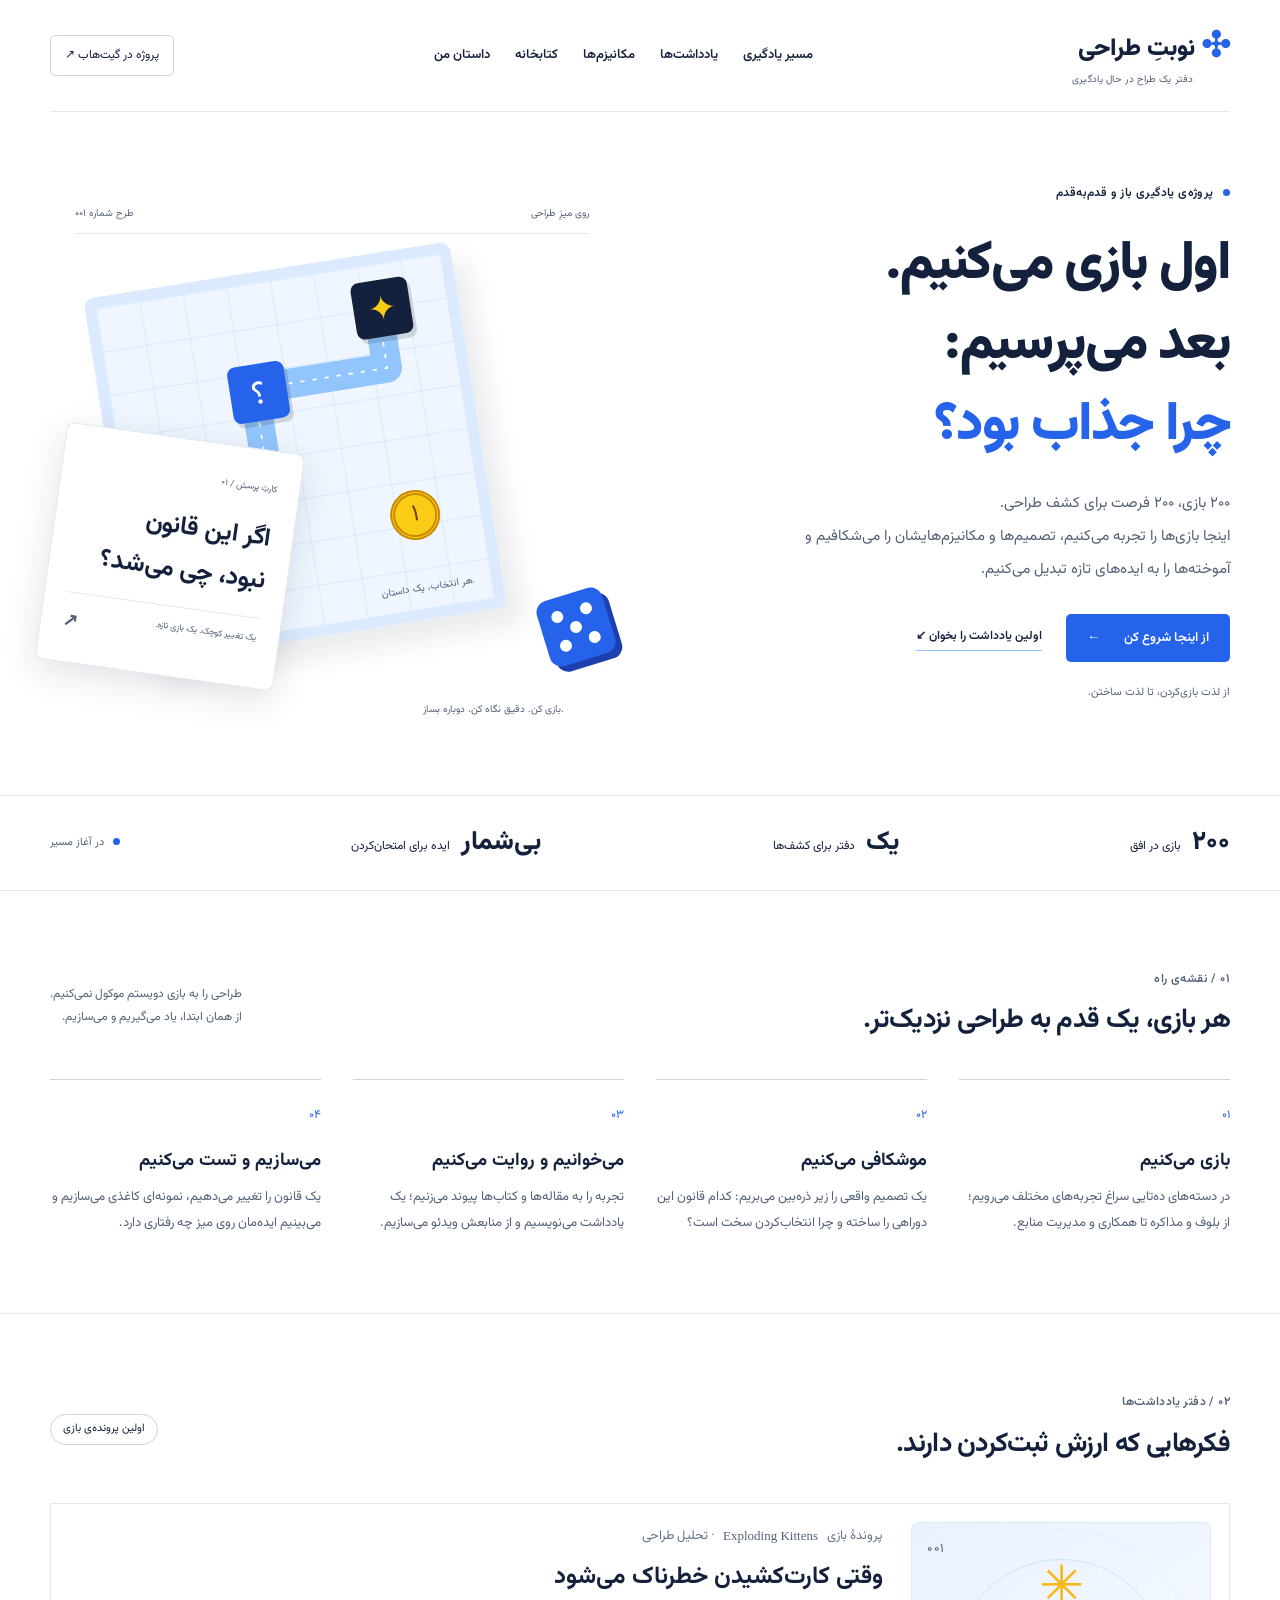
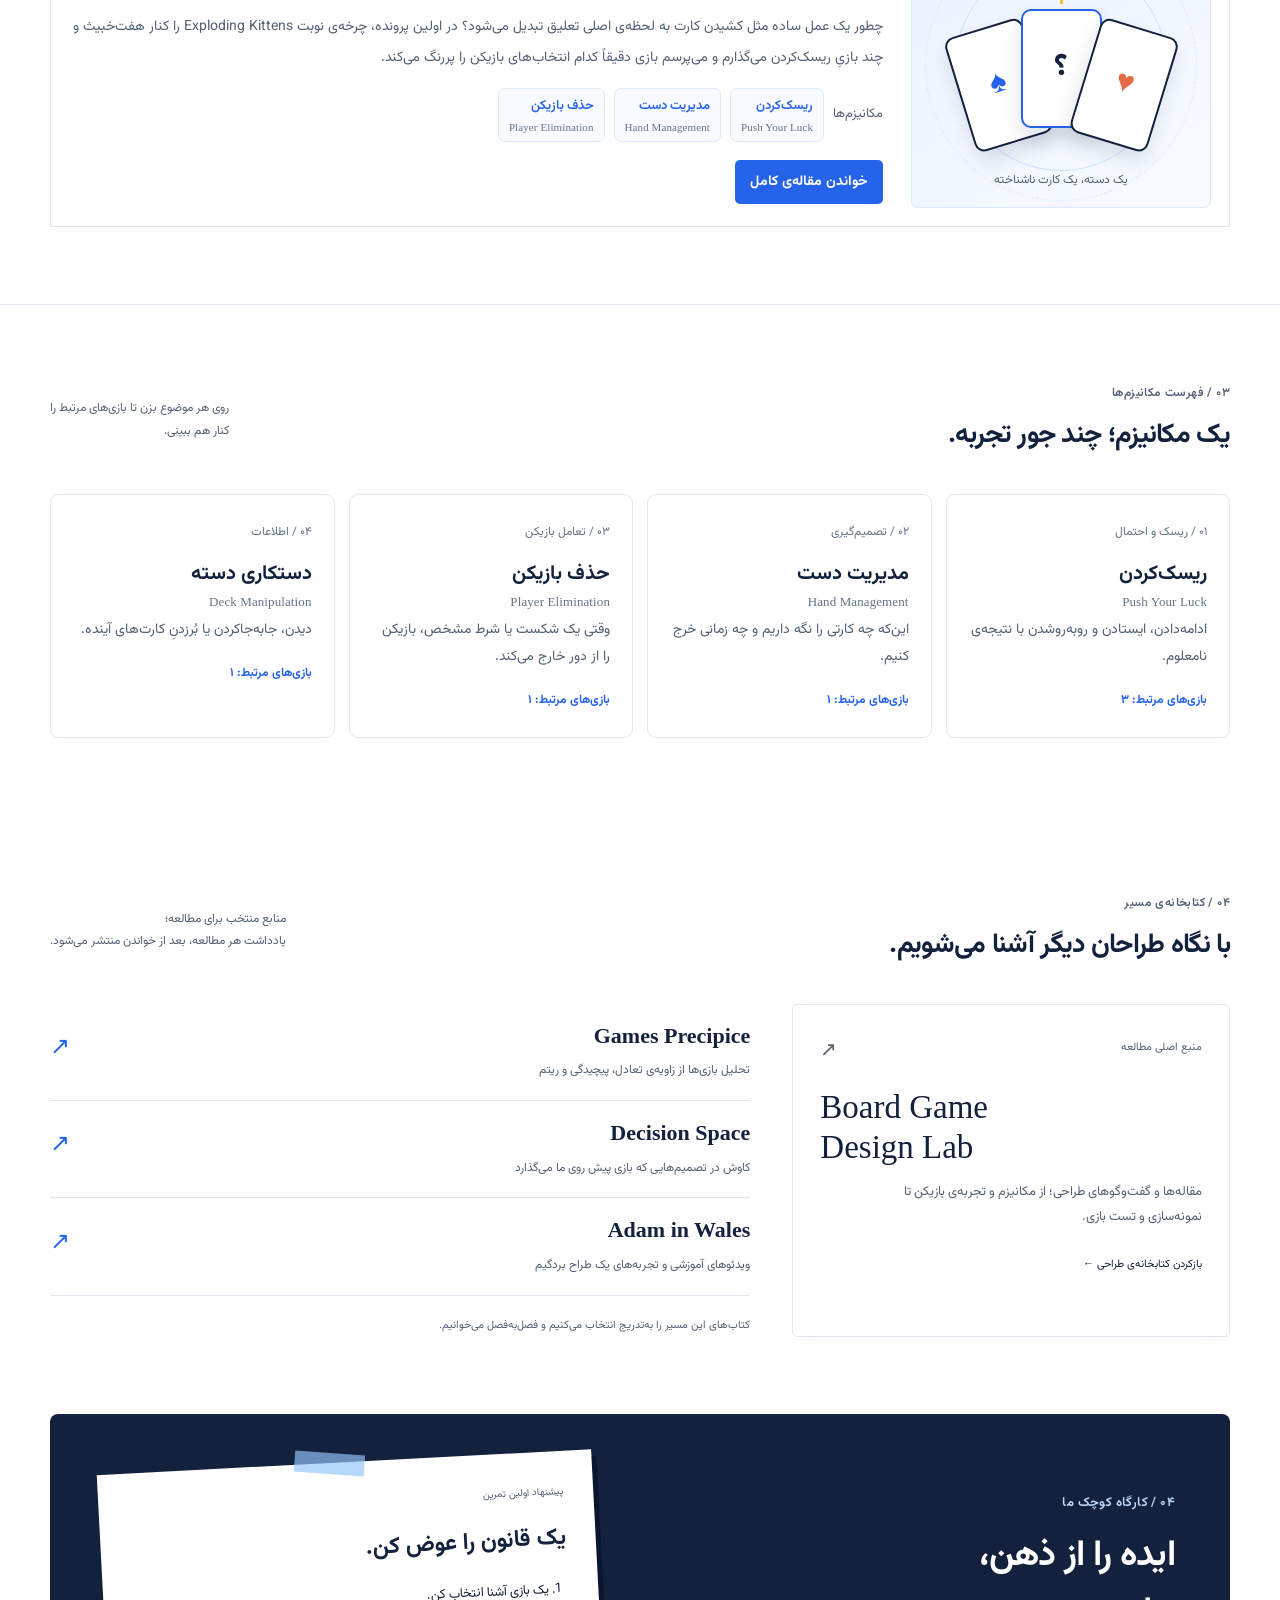
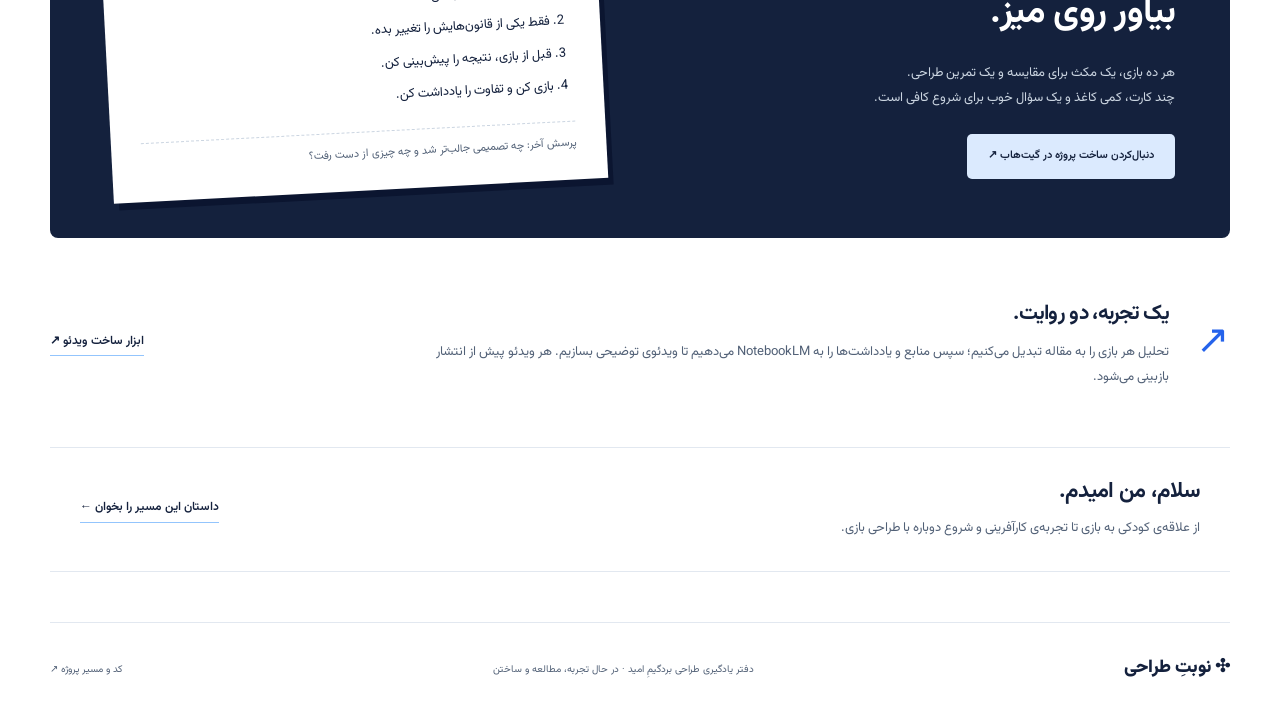
==== index.html @ c45da93e "Feature artwork and separate mechanism translations" ====
<!doctype html>
<html lang="fa" dir="rtl">
<head>
  <meta charset="utf-8">
  <meta name="viewport" content="width=device-width, initial-scale=1">
  <meta name="theme-color" content="#14213d">
  <meta name="description" content="دفتر یادگیری طراحی بردگیم؛ مسیری از تجربه‌ی ۲۰۰ بازی تا مطالعه، تحلیل مکانیزم‌ها و ساخت اولین نمونه‌های بازی.">
  <title>نوبتِ طراحی | ۲۰۰ بازی، ۲۰۰ درس طراحی</title>
  <link rel="stylesheet" href="styles.css?v=20261117b">
  <link rel="stylesheet" href="about.css?v=20261117b">
<link rel="stylesheet" href="responsive.css?v=20261117b"></head>
<body>
  <a class="skip" href="#main">رفتن به محتوای اصلی</a>
  <header class="header wrap">
    <a class="brand" href="#" aria-label="نوبت طراحی، خانه"><span class="brand-icon" aria-hidden="true">✣</span> نوبتِ طراحی<span class="brand-note">دفتر یک طراح در حال یادگیری</span></a>
    <nav aria-label="منوی اصلی"><a href="#journey">مسیر یادگیری</a><a href="#journal">یادداشت‌ها</a><a href="#mechanisms">مکانیزم‌ها</a><a href="#library">کتابخانه</a><a href="about.html">داستان من</a></nav>
    <a class="github-link" href="https://github.com/omidzm/BoardGameDesign" target="_blank" rel="noopener noreferrer">پروژه در گیت‌هاب <span aria-hidden="true">↗</span></a>
  </header>
  <main id="main">
    <section class="hero wrap">
      <div class="hero-copy"><p class="eyebrow"><span></span> پروژه‌ی یادگیری باز و قدم‌به‌قدم</p><h1>اول بازی می‌کنیم.<br>بعد می‌پرسیم:<br><em>چرا جذاب بود؟</em></h1><p class="intro">۲۰۰ بازی، ۲۰۰ فرصت برای کشف طراحی.<br>اینجا بازی‌ها را تجربه می‌کنیم، تصمیم‌ها و مکانیزم‌هایشان را می‌شکافیم و آموخته‌ها را به ایده‌های تازه تبدیل می‌کنیم.</p><div class="hero-actions"><a class="button" href="#journey">از اینجا شروع کن <span aria-hidden="true">←</span></a><a class="text-link" href="#journal">اولین یادداشت را بخوان ↙</a></div><p class="small-note">از لذت بازی‌کردن، تا لذت ساختن.</p></div>
      <div class="board-art" role="img" aria-label="تصویر انتزاعی یک میز طراحی با مسیر بازی، کارت تصمیم، مهره و تاس">
        <div class="board-caption">روی میزِ طراحی <span>طرح شماره ۰۰۱</span></div>
        <div class="game-board"><div class="board-grid"></div><svg class="route" viewBox="0 0 400 400" aria-hidden="true"><path d="M65 330 V220 H165 V120 H320 V45" fill="none" stroke="#93c5fd" stroke-width="34" stroke-linejoin="round"/><path d="M65 330 V220 H165 V120 H320 V45" fill="none" stroke="#ffffff" stroke-width="2" stroke-dasharray="5 9"/></svg><div class="tile tile-a">؟</div><div class="tile tile-b">✦</div><div class="pawn"></div><div class="token">۱</div><span class="board-word">هر انتخاب، یک داستان.</span></div>
        <div class="design-card"><span class="card-label">کارتِ پرسش / ۰۱</span><strong>اگر این قانون<br>نبود، چی می‌شد؟</strong><span class="card-bottom">یک تغییر کوچک. یک بازی تازه. <b>↗</b></span></div>
        <div class="dice" aria-hidden="true"><i></i><i></i><i></i><i></i><i></i></div><div class="art-note">بازی کن. دقیق نگاه کن. دوباره بساز.</div>
      </div>
    </section>
    <div class="status-strip"><div class="wrap status-inner"><span><b>۲۰۰</b> بازی در افق</span><span><b>یک</b> دفتر برای کشف‌ها</span><span><b>بی‌شمار</b> ایده برای امتحان‌کردن</span><span class="start-status"><i></i> در آغاز مسیر</span></div></div>
    <section id="journey" class="section wrap"><div class="section-heading"><div><p class="eyebrow">۰۱ / نقشه‌ی راه</p><h2>هر بازی، یک قدم به طراحی نزدیک‌تر.</h2></div><p>طراحی را به بازی دویستم موکول نمی‌کنیم.<br>از همان ابتدا، یاد می‌گیریم و می‌سازیم.</p></div><div class="steps"><article><span class="step-no">۰۱</span><h3>بازی می‌کنیم</h3><p>در دسته‌های ده‌تایی سراغ تجربه‌های مختلف می‌رویم؛ از بلوف و مذاکره تا همکاری و مدیریت منابع.</p></article><article><span class="step-no">۰۲</span><h3>موشکافی می‌کنیم</h3><p>یک تصمیم واقعی را زیر ذره‌بین می‌بریم: کدام قانون این دوراهی را ساخته و چرا انتخاب‌کردن سخت است؟</p></article><article><span class="step-no">۰۳</span><h3>می‌خوانیم و روایت می‌کنیم</h3><p>تجربه را به مقاله‌ها و کتاب‌ها پیوند می‌زنیم؛ یک یادداشت می‌نویسیم و از منابعش ویدئو می‌سازیم.</p></article><article><span class="step-no">۰۴</span><h3>می‌سازیم و تست می‌کنیم</h3><p>یک قانون را تغییر می‌دهیم، نمونه‌ای کاغذی می‌سازیم و می‌بینیم ایده‌مان روی میز چه رفتاری دارد.</p></article></div></section>
    <section id="journal" class="journal-section"><div class="wrap section"><div class="section-heading"><div><p class="eyebrow">۰۲ / دفتر یادداشت‌ها</p><h2>فکرهایی که ارزش ثبت‌کردن دارند.</h2></div><span class="pill">اولین پرونده‌ی بازی</span></div><article class="journal-entry journal-entry-featured"><div class="entry-art" role="img" aria-label="تصویرسازی اختصاصی سه کارت و یک جرقه برای پروندهٔ Exploding Kittens"><span class="entry-art-number">۰۰۱</span><span class="entry-art-spark" aria-hidden="true">✳</span><div class="entry-art-cards" aria-hidden="true"><span class="entry-art-card entry-card-left">♠</span><span class="entry-art-card entry-card-center">؟</span><span class="entry-art-card entry-card-right">♥</span></div><span class="entry-art-caption">یک دسته، یک کارت ناشناخته</span></div><div class="entry-content"><p class="entry-kicker">پروندهٔ بازی <span lang="en" dir="ltr">Exploding Kittens</span> · تحلیل طراحی</p><h3>وقتی کارت‌کشیدن خطرناک می‌شود</h3><p>چطور یک عمل ساده مثل کشیدن کارت به لحظه‌ی اصلی تعلیق تبدیل می‌شود؟ در اولین پرونده، چرخه‌ی نوبت Exploding Kittens را کنار هفت‌خبیث و چند بازیِ ریسک‌کردن می‌گذارم و می‌پرسم بازی دقیقاً کدام انتخاب‌های بازیکن را پررنگ می‌کند.</p><div class="journal-meta"><span>مکانیزم‌ها</span><a class="mechanism-tag" href="mechanisms/push-your-luck.html"><span>ریسک‌کردن</span><small lang="en" dir="ltr">Push Your Luck</small></a><a class="mechanism-tag" href="mechanisms/hand-management.html"><span>مدیریت دست</span><small lang="en" dir="ltr">Hand Management</small></a><a class="mechanism-tag" href="mechanisms/player-elimination.html"><span>حذف بازیکن</span><small lang="en" dir="ltr">Player Elimination</small></a></div><a class="article-link" href="articles/exploding-kittens.html">خواندن مقاله‌ی کامل</a></div></article></div></section>
    <section id="mechanisms" class="section wrap"><div class="section-heading"><div><p class="eyebrow">۰۳ / فهرست مکانیزم‌ها</p><h2>یک مکانیزم؛ چند جور تجربه.</h2></div><p>روی هر موضوع بزن تا بازی‌های مرتبط را<br>کنار هم ببینی.</p></div><div class="mechanism-grid"><a href="mechanisms/push-your-luck.html"><span>۰۱ / ریسک و احتمال</span><h3><span>ریسک‌کردن</span><small lang="en" dir="ltr">Push Your Luck</small></h3><p>ادامه‌دادن، ایستادن و روبه‌روشدن با نتیجه‌ی نامعلوم.</p><b>بازی‌های مرتبط: ۳</b></a><a href="mechanisms/hand-management.html"><span>۰۲ / تصمیم‌گیری</span><h3><span>مدیریت دست</span><small lang="en" dir="ltr">Hand Management</small></h3><p>این‌که چه کارتی را نگه داریم و چه زمانی خرج کنیم.</p><b>بازی‌های مرتبط: ۱</b></a><a href="mechanisms/player-elimination.html"><span>۰۳ / تعامل بازیکن</span><h3><span>حذف بازیکن</span><small lang="en" dir="ltr">Player Elimination</small></h3><p>وقتی یک شکست یا شرط مشخص، بازیکن را از دور خارج می‌کند.</p><b>بازی‌های مرتبط: ۱</b></a><a href="mechanisms/deck-manipulation.html"><span>۰۴ / اطلاعات</span><h3><span>دستکاری دسته</span><small lang="en" dir="ltr">Deck Manipulation</small></h3><p>دیدن، جابه‌جاکردن یا بُرزدنِ کارت‌های آینده.</p><b>بازی‌های مرتبط: ۱</b></a></div></section>
    <section id="library" class="section wrap"><div class="section-heading"><div><p class="eyebrow">۰۴ / کتابخانه‌ی مسیر</p><h2>با نگاه طراحان دیگر آشنا می‌شویم.</h2></div><p>منابع منتخب برای مطالعه؛<br>یادداشت هر مطالعه، بعد از خواندن منتشر می‌شود.</p></div><div class="resources"><a class="resource featured" href="https://boardgamedesignlab.com/game-design/" target="_blank" rel="noopener noreferrer"><span class="resource-type">منبع اصلی مطالعه <span>↗</span></span><h3 lang="en" dir="ltr">Board Game<br>Design Lab</h3><p>مقاله‌ها و گفت‌وگوهای طراحی؛ از مکانیزم و تجربه‌ی بازیکن تا نمونه‌سازی و تست بازی.</p><span class="resource-footer">بازکردن کتابخانه‌ی طراحی ←</span></a><div class="resource-list"><a href="https://www.gamesprecipice.com/table-of-contents/" target="_blank" rel="noopener noreferrer"><div><h3 lang="en">Games Precipice</h3><p>تحلیل بازی‌ها از زاویه‌ی تعادل، پیچیدگی و ریتم</p></div><span>↗</span></a><a href="https://www.decisionspacepodcast.com/" target="_blank" rel="noopener noreferrer"><div><h3 lang="en">Decision Space</h3><p>کاوش در تصمیم‌هایی که بازی پیش روی ما می‌گذارد</p></div><span>↗</span></a><a href="https://www.youtube.com/@AdaminWales" target="_blank" rel="noopener noreferrer"><div><h3 lang="en">Adam in Wales</h3><p>ویدئوهای آموزشی و تجربه‌های یک طراح بردگیم</p></div><span>↗</span></a><div class="book-note">کتاب‌های این مسیر را به‌تدریج انتخاب می‌کنیم و فصل‌به‌فصل می‌خوانیم.</div></div></div></section>
    <section id="workshop" class="workshop wrap"><div><p class="eyebrow">۰۴ / کارگاه کوچک ما</p><h2>ایده را از ذهن،<br>بیاور روی میز.</h2><p>هر ده بازی، یک مکث برای مقایسه و یک تمرین طراحی.<br>چند کارت، کمی کاغذ و یک سؤال خوب برای شروع کافی است.</p><a class="button light" href="https://github.com/omidzm/BoardGameDesign" target="_blank" rel="noopener noreferrer">دنبال‌کردن ساخت پروژه در گیت‌هاب ↗</a></div><div class="workshop-sheet"><span class="sheet-label">پیشنهاد اولین تمرین</span><h3>یک قانون را عوض کن.</h3><ol><li>یک بازی آشنا انتخاب کن.</li><li>فقط یکی از قانون‌هایش را تغییر بده.</li><li>قبل از بازی، نتیجه را پیش‌بینی کن.</li><li>بازی کن و تفاوت را یادداشت کن.</li></ol><p>پرسش آخر: چه تصمیمی جالب‌تر شد و چه چیزی از دست رفت؟</p></div></section>
    <section class="publishing wrap"><span class="publishing-icon" aria-hidden="true">↗</span><div><h2>یک تجربه، دو روایت.</h2><p>تحلیل هر بازی را به مقاله تبدیل می‌کنیم؛ سپس منابع و یادداشت‌ها را به NotebookLM می‌دهیم تا ویدئوی توضیحی بسازیم. هر ویدئو پیش از انتشار بازبینی می‌شود.</p></div><a class="text-link" href="https://notebook.google.com/" target="_blank" rel="noopener noreferrer">ابزار ساخت ویدئو ↗</a></section>
  <section class="about-home wrap"><div><h2>سلام، من امیدم.</h2><p>از علاقه‌ی کودکی به بازی تا تجربه‌ی کارآفرینی و شروع دوباره با طراحی بازی.</p></div><a class="text-link" href="about.html">داستان این مسیر را بخوان ←</a></section>
  </main>
  <footer class="wrap"><a class="brand" href="#">✣ نوبتِ طراحی</a><p>دفتر یادگیری طراحی بردگیمِ امید · در حال تجربه، مطالعه و ساختن</p><a href="https://github.com/omidzm/BoardGameDesign" target="_blank" rel="noopener noreferrer">کد و مسیر پروژه ↗</a></footer>
</body>
</html>
---- styles.css ----
@import url('https://fonts.googleapis.com/css2?family=Vazirmatn:wght@400;500;600;700;800;900&display=swap');
:root{--paper:#ffffff;--ink:#14213d;--muted:#526177;--line:#e2e8f0;--orange:#2563eb;--green:#14213d}*{box-sizing:border-box}html{scroll-behavior:smooth;scroll-padding-top:30px}body{margin:0;background:var(--paper);color:var(--ink);font-family:Vazirmatn,Tahoma,sans-serif;line-height:1.9}a{color:inherit;text-decoration:none}a:focus-visible,summary:focus-visible{outline:3px solid var(--orange);outline-offset:6px}a:hover{color:var(--orange)}.wrap{width:min(1180px,calc(100% - 72px));margin-inline:auto}.header{display:flex;align-items:center;justify-content:space-between;gap:26px;min-height:112px;border-bottom:1px solid var(--line)}.brand{font-size:24px;font-weight:900;line-height:1.4;position:relative}.brand-icon{font-size:35px;color:var(--orange);vertical-align:middle}.brand-note{display:block;font-size:10px;font-weight:400;letter-spacing:.1px;margin-right:37px;color:var(--muted)}nav{display:flex;gap:25px;font-size:13px;font-weight:600}.github-link{font-size:12px;border:1px solid #cbd5e1;border-radius:5px;padding:8px 14px}.hero{display:grid;grid-template-columns:1fr 1fr;gap:52px;align-items:center;padding-block:70px 80px}.eyebrow{font-size:12px;font-weight:600;letter-spacing:.4px;margin:0 0 20px}.eyebrow>span{display:inline-block;width:7px;height:7px;border-radius:50%;background:var(--orange);margin-left:6px}h1{font-size:clamp(36px,4.2vw,59px);font-weight:900;line-height:1.5;letter-spacing:-1.7px;margin:0 0 20px}h1 em{font-style:normal;color:var(--orange)}.intro{font-size:15px;line-height:2.2;color:#526177;max-width:480px}.hero-actions{display:flex;align-items:center;gap:24px;margin-top:28px}.button{display:inline-flex;align-items:center;gap:24px;background:var(--green);color:white;border-radius:5px;padding:12px 21px;font-size:13px;font-weight:600}.button:hover{background:#1d4ed8;color:white}.text-link{font-size:12px;font-weight:600;border-bottom:1px solid #93c5fd;padding-bottom:3px}.small-note{font-size:11px;color:#526177;margin-top:21px}.board-art{height:490px;position:relative;direction:ltr}.board-caption{position:absolute;top:0;right:25px;left:25px;font-size:10px;color:#526177;direction:rtl;border-bottom:1px solid #e2e8f0;padding-bottom:10px}.board-caption span{float:left}.game-board{position:absolute;width:370px;height:370px;background:#eff6ff;left:60px;top:64px;transform:rotate(-9deg);border:11px solid #dbeafe;border-radius:10px;box-shadow:15px 20px 25px #14213d16;overflow:hidden}.board-grid{position:absolute;inset:0;background-image:linear-gradient(#93c5fd40 1px,transparent 1px),linear-gradient(90deg,#93c5fd40 1px,transparent 1px);background-size:44px 44px}.route{position:absolute;inset:0;width:100%;height:100%}.tile{position:absolute;width:57px;height:57px;display:grid;place-items:center;border-radius:8px;font-size:34px;box-shadow:3px 5px 0 #0002}.tile-a{left:119px;top:80px;background:var(--orange);color:#ffffff}.tile-b{right:37px;top:16px;background:var(--green);color:#facc15}.pawn{position:absolute;bottom:49px;left:36px;width:36px;height:52px;background:var(--green);border-radius:50% 50% 18% 18%;box-shadow:6px 7px 0 #0002}.pawn:before{content:'';position:absolute;width:27px;height:27px;border-radius:50%;background:#244887;top:-12px;left:4px}.token{position:absolute;right:40px;bottom:69px;width:50px;height:50px;background:#facc15;border:5px double #ca8a04;border-radius:50%;text-align:center;line-height:40px;font-size:24px;color:#713f12}.board-word{position:absolute;bottom:11px;right:16px;font-size:10px;color:#526177}.design-card{position:absolute;left:0;bottom:18px;background:#ffffff;width:240px;padding:22px;transform:rotate(8deg);box-shadow:0 10px 35px #14213d20;border:1px solid #e2e8f0;border-radius:8px;direction:rtl}.card-label{font-size:9px;color:#526177}.design-card strong{display:block;font-size:25px;line-height:1.7;margin:15px 0}.card-bottom{display:block;border-top:1px solid #e2e8f0;padding-top:12px;font-size:9px;color:#526177}.card-bottom b{float:left;font-size:18px}.dice{position:absolute;right:4px;bottom:33px;width:68px;height:68px;background:#2563eb;border-radius:12px;transform:rotate(-17deg);box-shadow:5px 7px 0 #1e40af;display:grid;grid-template-columns:repeat(3,1fr);grid-template-rows:repeat(3,1fr);padding:13px;gap:3px}.dice i{background:#ffffff;border-radius:50%}.dice i:nth-child(2){grid-column:3}.dice i:nth-child(3){grid-column:2;grid-row:2}.dice i:nth-child(4){grid-column:1;grid-row:3}.dice i:nth-child(5){grid-column:3;grid-row:3}.art-note{position:absolute;bottom:-25px;right:50px;font-size:10px;color:#526177}.status-strip{border-block:1px solid var(--line);background:#ffffff}.status-inner{display:flex;align-items:center;justify-content:space-between;gap:20px;padding-block:22px;font-size:12px}.status-inner b{font-size:26px;margin-left:8px;font-weight:800}.start-status{font-size:11px;color:#526177}.start-status i{display:inline-block;width:7px;height:7px;border-radius:50%;background:#2563eb;margin-left:6px}.section{padding-block:77px}.section-heading{display:flex;justify-content:space-between;align-items:center;gap:24px;margin-bottom:35px}.section-heading .eyebrow{color:#526177;margin-bottom:8px}h2{font-size:27px;line-height:1.7;letter-spacing:-.7px;margin:0}.section-heading>p{font-size:12px;color:var(--muted);margin:0}.steps{display:grid;grid-template-columns:repeat(4,1fr);gap:32px}.steps article{border-top:1px solid #cbd5e1;padding-top:20px}.step-no{font-size:12px;color:var(--orange)}h3{font-size:18px;line-height:1.8;margin:14px 0 7px}.steps p{font-size:13px;color:var(--muted);margin:0;line-height:2}.journal-section{background:#ffffff;border-block:1px solid var(--line)}.pill{font-size:11px;border:1px solid #cbd5e1;padding:4px 12px;border-radius:20px}.journal-entry{display:grid;grid-template-columns:190px 1fr;background:var(--paper);border:1px solid var(--line);padding:35px;gap:35px}.entry-side{display:flex;flex-direction:column;align-items:flex-start;border-left:1px solid var(--line);font-size:11px;color:var(--muted)}.entry-number{font-size:65px;line-height:1.5;font-weight:800;color:#64748b}.entry-tag{margin-top:26px;background:#ede9fe;padding:3px 12px;border-radius:3px;font-size:10px}.entry-content h3{font-size:22px;margin-top:0}.entry-content p{font-size:14px;line-height:2.2;color:#526177}.entry-content summary{cursor:pointer;display:flex;align-items:center;gap:24px;color:var(--orange);font-size:12px;font-weight:700;list-style:none}.entry-content summary::-webkit-details-marker{display:none}.entry-content summary span{font-size:20px}details[open] summary span{transform:rotate(45deg)}.article-body{border-top:1px solid var(--line);margin-top:20px;padding-top:4px}h4{font-size:16px;margin-bottom:0}.empty-note{display:flex;align-items:center;gap:18px;margin-top:20px}.empty-note>span{font-size:32px;color:#2563eb}.empty-note p{font-size:12px;color:var(--muted);margin:0}.empty-note strong{font-weight:500;color:var(--ink)}.resources{display:grid;grid-template-columns:1fr 1.6fr;gap:42px}.featured{background:#ffffff;border:1px solid #e2e8f0;border-radius:5px;padding:27px;display:block}.resource-type{font-size:11px;color:#526177}.resource-type>span{float:left;font-size:20px}.resource h3{text-align:left;font-size:33px;font-family:Georgia,serif;font-weight:400;line-height:1.2;margin-top:26px;color:var(--green)}.resource p{font-size:13px;color:#526177;max-width:320px}.resource-footer{font-size:11px;display:block;margin-top:25px}.resource-list>a{display:flex;justify-content:space-between;align-items:center;border-bottom:1px solid var(--line);padding:12px 0 18px}.resource-list h3{font-family:Georgia,serif;font-size:22px;margin:0;direction:ltr;text-align:right}.resource-list p{font-size:12px;color:var(--muted);margin:4px 0 0}.resource-list>a>span{font-size:24px;color:#2563eb}.book-note{font-size:11px;color:#526177;margin-top:20px}.workshop{padding:48px 55px;background:var(--green);border-radius:8px;color:#ffffff;display:grid;grid-template-columns:1fr 1fr;gap:80px;align-items:center}.workshop .eyebrow{color:#bfdbfe;margin-bottom:12px}.workshop h2{font-size:36px;line-height:1.6}.workshop p{font-size:13px;color:#cbd5e1;margin:18px 0 24px}.light{background:#dbeafe;color:var(--green);font-size:11px}.light:hover{background:#eff6ff;color:var(--green)}.workshop-sheet{background:#ffffff;color:var(--green);padding:25px 30px;transform:rotate(-3deg);box-shadow:5px 7px 0 #0b1530;position:relative}.workshop-sheet:before{content:'';position:absolute;width:70px;height:21px;background:#93c5fdaa;left:40%;top:-10px;transform:rotate(7deg)}.sheet-label{font-size:10px;color:#526177}.workshop-sheet h3{font-size:23px;margin-top:12px}.workshop-sheet ol{font-size:13px;padding-right:20px;line-height:2.5}.workshop-sheet p{font-size:11px;color:#526177;border-top:1px dashed #cbd5e1;padding-top:12px;margin-bottom:0}.publishing{display:flex;align-items:center;gap:27px;padding-block:58px}.publishing-icon{font-size:40px;color:var(--orange)}.publishing h2{font-size:21px}.publishing p{font-size:13px;color:var(--muted);max-width:750px;margin:8px 0 0}.publishing .text-link{margin-right:auto;white-space:nowrap}footer{border-top:1px solid var(--line);display:flex;justify-content:space-between;align-items:center;gap:20px;padding-block:27px}footer .brand{font-size:18px}footer p,footer>a:last-child{font-size:10px;color:var(--muted)}.skip{position:fixed;top:-100px;right:10px;padding:10px;background:white;z-index:10}.skip:focus{top:10px}@media(min-width:1400px){.hero{gap:80px}}@media(max-width:1050px){nav{gap:14px}.github-link{display:none}.hero{gap:20px}.game-board{width:320px;height:320px;left:30px;top:80px}.board-art{height:460px}.design-card{width:210px}.design-card strong{font-size:22px}.steps{gap:20px}.workshop{gap:40px;padding:40px}.hero-actions{gap:14px}.button{gap:12px}.hero-actions .text-link{font-size:11px}}@media(max-width:760px){.wrap{width:calc(100% - 36px)}.header{min-height:100px;flex-wrap:wrap;gap:16px;padding-block:17px}.brand{font-size:22px}.brand-note{font-size:9px}nav{width:100%;justify-content:space-between;font-size:12px}.hero{grid-template-columns:1fr;padding-block:35px 55px;gap:30px}h1{font-size:43px}.intro{font-size:14px}.hero-actions{gap:22px}.board-art{width:360px;max-width:100%;height:430px;margin:auto}.game-board{width:290px;height:290px;left:35px;top:60px}.design-card{left:4px;bottom:25px;width:200px;padding:18px}.design-card strong{font-size:21px;margin-block:10px}.dice{right:12px;bottom:40px}.art-note{bottom:-10px;right:28px}.status-inner{flex-wrap:wrap;gap:18px 8px}.status-inner>span{width:calc(50% - 8px);font-size:11px}.status-inner b{font-size:23px}.section{padding-block:48px}.section-heading{display:block;margin-bottom:25px}.section-heading>p{margin-top:12px}.section-heading .pill{display:inline-block;margin-top:14px}h2{font-size:24px}.steps{grid-template-columns:1fr 1fr;gap:28px 20px}.steps h3{font-size:16px}.steps p{font-size:12px}.journal-entry{grid-template-columns:1fr;padding:22px;gap:20px}.entry-side{flex-direction:row;align-items:center;gap:15px;border-left:0;border-bottom:1px solid var(--line);padding-bottom:12px}.entry-number{font-size:35px}.entry-tag{margin:0;font-size:9px}.entry-content h3{font-size:19px}.entry-content p{font-size:13px}.resources{grid-template-columns:1fr;gap:20px}.resource h3{font-size:34px}.workshop{grid-template-columns:1fr;padding:30px 24px;gap:35px}.workshop h2{font-size:30px}.workshop-sheet{margin:0 5px}.publishing{flex-wrap:wrap;gap:12px;padding-block:38px}.publishing>div{flex:1}.publishing .text-link{margin-right:43px}.publishing p{font-size:12px}footer{flex-wrap:wrap;gap:8px}footer p{width:100%;order:3;margin:0}footer>a:last-child{margin-right:auto}}@media(prefers-reduced-motion:reduce){html{scroll-behavior:auto}}

/* White page surfaces; retain the illustrated cards and accent panels. */
.status-strip{background:#fff}.journal-section{background:#fff}

/* Bright blue actions on clean white surfaces. */
.button{background:#2563eb}.button:hover{background:#1d4ed8}.button.light{background:#dbeafe;color:#14213d}.button.light:hover{background:#eff6ff}.featured{box-shadow:0 8px 28px #14213d06}.token{color:#713f12}
---- about.css ----
.about-hero{display:grid;grid-template-columns:1.05fr 1fr;gap:70px;align-items:center;padding-block:65px 75px}.about-hero h1{font-size:clamp(40px,4.4vw,62px)}.about-lead{max-width:440px;font-size:16px;color:var(--muted);line-height:2.1;margin:22px 0 28px}.identity-art{position:relative;height:450px;direction:ltr}.art-orbit{position:absolute;border:1px solid #dbe3f0;border-radius:50%;width:350px;height:350px;left:25px;top:50px}.orbit-two{width:260px;height:260px;top:95px;left:70px;border-style:dashed}.art-star{position:absolute;left:12px;top:33px;font-size:65px;color:var(--orange);line-height:1}.playing-card{position:absolute;top:45px;left:56px;width:150px;height:210px;border:1px solid #dbe3f0;border-radius:12px;background:#ffffff;transform:rotate(-18deg);box-shadow:0 12px 20px #14213d12;padding:12px;display:flex;flex-direction:column;justify-content:space-between;color:var(--green)}.playing-card>span{font-family:Georgia,serif;font-size:19px;line-height:1.1}.playing-card>span:last-child{transform:rotate(180deg)}.playing-card b{font-size:72px;text-align:center;line-height:1}.idea-note{position:absolute;right:0;top:77px;width:205px;height:215px;background:#facc15;padding:25px;transform:rotate(9deg);direction:rtl;box-shadow:4px 7px 0 #eab308}.idea-note>span{font-size:10px;color:#713f12}.idea-note strong{font-size:25px;display:block;line-height:1.6;margin-top:17px}.note-lines{height:32px;border-block:1px solid #854d0e40;margin-top:15px}.identity-card{position:absolute;bottom:36px;left:40px;right:15px;transform:rotate(-5deg);background:var(--green);border-radius:8px;padding:25px 28px;color:var(--paper);box-shadow:0 15px 25px #14213d20}.id-label{font-family:Arial,sans-serif;letter-spacing:2px;font-size:9px;color:#bfdbfe}.id-name{display:block;font-family:Georgia,serif;font-size:74px;line-height:1.3}.identity-card>div{border-top:1px solid #ffffff30;margin-top:8px;padding-top:10px;display:flex;justify-content:space-between;align-items:center;font-size:11px;direction:rtl}.identity-card b{font-size:23px;color:#facc15}.art-coordinate{position:absolute;bottom:-4px;left:85px;font-size:11px;color:#526177}.chapter-band{background:#eff6ff;border-block:1px solid var(--line)}.chapter-band .wrap{display:flex;justify-content:space-between;align-items:center;padding-block:18px;font-size:14px}.chapter-band i{font-style:normal;color:#64748b}.timeline{display:grid;grid-template-columns:1fr 1fr;gap:25px 60px}.timeline article{position:relative;border-right:1px solid #cbd5e1;padding:12px 32px 25px 10px}.timeline-dot{position:absolute;right:-15px;top:10px;width:30px;height:30px;display:grid;place-items:center;background:var(--paper);color:var(--orange);font-size:22px}.chapter{font-size:10px;color:#526177;letter-spacing:.2px}.timeline h3{font-size:21px}.timeline p{font-size:13px;line-height:2.1;color:var(--muted);max-width:440px}.mini-tags{display:flex;gap:10px}.mini-tags span{font-size:10px;border:1px solid #dbe3f0;padding:2px 10px;border-radius:20px}.timeline-highlight{background:#eff6ff;border-radius:6px}.timeline-highlight .timeline-dot{background:#eff6ff}.current-marker{font-size:11px;color:var(--orange);font-weight:700}.current-project{display:grid;grid-template-columns:1fr 1.2fr;align-items:center;gap:45px;background:#ffffff;border:1px solid #e2e8f0;border-radius:8px;padding:35px 55px}.current-project .eyebrow{color:#526177;margin-bottom:12px}.current-project h2{text-align:right;font-family:Georgia,serif;font-size:35px;line-height:1.25;letter-spacing:0}.current-project p:not(.eyebrow){font-size:13px;color:#526177;max-width:430px}.project-symbol{direction:ltr;display:flex;justify-content:center;padding-block:25px}.project-symbol span{display:grid;place-items:center;font-size:66px;background:#ffffff;border:1px solid #cbd5e1;border-radius:8px;width:105px;height:145px;box-shadow:4px 6px 0 #14213d15}.project-symbol span:first-child{transform:rotate(-18deg) translateX(25px)}.project-symbol span:nth-child(2){transform:translateY(-15px);z-index:1;color:var(--orange)}.project-symbol span:last-child{transform:rotate(18deg) translateX(-25px)}.interest-grid{display:grid;grid-template-columns:repeat(3,1fr);gap:22px;direction:ltr}.interest{container-type:inline-size;position:relative;min-height:360px;padding:26px;border-radius:6px;overflow:hidden}.games{background:#ede9fe}.leisure{background:#e0f2fe}.energy{background:#14213d;color:#ffffff}.interest-visual{height:155px;position:relative;display:flex;justify-content:center;align-items:center}.little-card{background:#ffffff;width:75px;height:108px;border:1px solid #dbe3f0;border-radius:7px;display:grid;place-items:center;font-size:52px;transform:rotate(-16deg);box-shadow:3px 4px 0 #c4b5fd}.little-die{font-size:87px;line-height:1;color:var(--orange);transform:rotate(12deg);margin-left:8px}.wheel span{font-size:160px;line-height:1;color:#2563eb;transform:rotate(12deg)}.bolt svg{height:140px;width:140px;color:#facc15}.interest-number{font-size:9px;letter-spacing:1.8px;opacity:.7}.interest h3{font-family:Georgia,serif;font-size:32px;line-height:1.12;margin:15px 0 18px;letter-spacing:-.5px}.interest p{font-size:11px;direction:rtl;text-align:right;opacity:.8;margin:0}.collab{margin-top:65px;margin-bottom:40px;display:grid;grid-template-columns:.85fr 1.2fr;gap:65px;align-items:center;background:#ffffff;border:1px solid #e2e8f0;padding:55px;border-radius:8px}.collab-copy h2{font-size:36px;line-height:1.6}.collab-copy h2 em{font-style:normal;color:var(--orange)}.collab-copy p:not(.eyebrow){font-size:14px;color:var(--muted);max-width:480px;margin-block:16px 25px}.collab-copy .eyebrow{color:#526177;margin-bottom:12px}.collab-note{display:block;font-size:10px;color:#526177;margin-top:12px}.collab-art{height:285px;position:relative;direction:ltr}.swatch{position:absolute;width:128px;height:166px;border:9px solid #ffffff;border-bottom-width:39px;box-shadow:0 8px 16px #14213d15;top:35px;left:70px}.swatch-one{background:var(--green);transform:rotate(-24deg);left:20px}.swatch-two{background:var(--orange);transform:rotate(-2deg);top:20px;left:90px}.swatch-three{background:#facc15;transform:rotate(20deg);left:155px}.cursor{font-size:95px;position:absolute;left:130px;bottom:0;color:var(--green);line-height:1}.design-label{position:absolute;bottom:5px;left:0;font-family:Arial,sans-serif;font-size:18px;line-height:1;font-weight:900;letter-spacing:-1px;color:#526177;transform:rotate(-8deg)}.next-chapter{text-align:center;padding-block:30px 65px}.next-chapter>span{font-size:11px;color:var(--muted)}.next-chapter h2{margin:8px 0 18px}.about-home{display:flex;align-items:center;justify-content:space-between;gap:25px;padding:25px 30px;margin-bottom:50px;border-block:1px solid var(--line)}.about-home p{font-size:13px;color:var(--muted);margin:5px 0}.about-home h2{font-size:22px}.about-home .text-link{white-space:nowrap}@media(max-width:1000px){.about-hero{gap:25px}.identity-card{left:10px}.idea-note{right:0;width:175px}.collab{gap:25px;padding:35px}.swatch{width:100px;height:145px}.swatch-three{left:125px}.swatch-two{left:65px}.swatch-one{left:5px}}@media(max-width:760px){.about-hero{grid-template-columns:1fr;padding-block:35px 45px;gap:15px}.about-hero h1{font-size:43px}.about-lead{font-size:14px}.identity-art{width:340px;max-width:100%;height:410px;margin:auto}.art-orbit{width:290px;height:290px;left:20px}.orbit-two{width:210px;height:210px;left:60px}.playing-card{left:40px;width:120px;height:180px}.idea-note{width:160px;height:185px;top:75px;padding:17px}.idea-note strong{font-size:22px}.identity-card{left:10px;right:10px;bottom:35px;padding:20px}.id-name{font-size:65px}.id-label{font-size:8px}.art-star{font-size:50px}.chapter-band .wrap{font-size:10px;gap:5px}.timeline{grid-template-columns:1fr;padding-right:13px;gap:15px}.timeline article{padding-right:24px}.timeline h3{font-size:19px}.current-project{grid-template-columns:1fr;padding:25px;gap:8px}.project-symbol{padding:20px 0 5px}.current-project h2{font-size:30px}.interest-grid{grid-template-columns:1fr;gap:15px}.interest{min-height:235px;padding:25px}.interest-visual{position:absolute;right:20px;top:35px;width:125px;height:125px}.interest h3{font-size:31px;max-width:190px;min-height:75px}.interest p{margin-top:25px;text-align:left}.little-card{width:55px;height:80px;font-size:38px}.little-die{font-size:60px}.wheel span{font-size:125px}.bolt svg{width:110px}.collab{margin-top:35px;grid-template-columns:1fr;padding:30px 24px;gap:10px}.collab-art{height:230px;width:260px;margin:auto}.collab-copy h2{font-size:29px}.swatch{width:110px;height:150px}.swatch-one{left:10px}.swatch-two{left:75px}.swatch-three{left:140px}.collab-copy p:not(.eyebrow){font-size:13px}.about-home{display:block;padding:22px 5px}.about-home .text-link{display:inline-block;margin-top:12px}}@media(max-width:380px){.interest-visual{right:8px;width:100px;opacity:.6}.interest h3{font-size:27px}.identity-art{transform:scale(.94);transform-origin:center}}

.hero-english{font-family:Georgia,serif;font-size:16px;letter-spacing:.5px;color:var(--muted);text-align:right;margin:12px 0 0;}

.chapter-band{background:#fff}

/* Crisp project and collaboration panels; color stays in the artwork. */
.current-project,.collab{box-shadow:0 8px 30px #14213d05}.games .little-card{color:#6d28d9}.games .little-die{color:#7c3aed}.idea-note{color:#14213d}.identity-card b{color:#facc15}.interest p{opacity:1}.energy p{color:#dbeafe}.swatch-one{background:#2563eb}.swatch-two{background:#a78bfa}.swatch-three{background:#facc15}

.current-project{position:relative;isolation:isolate;overflow:hidden;grid-template-columns:1fr 1.15fr;gap:34px;padding:38px 48px;background:radial-gradient(ellipse at 18% 25%,#fbf2da 0,transparent 46%),#fffdf8;border-color:#e8dcc0;box-shadow:0 14px 40px #49391412}
.current-project:before{content:"";position:absolute;z-index:-1;width:310px;height:310px;left:-125px;bottom:-205px;border:1px solid #d6b66f55;border-radius:50%;box-shadow:0 0 0 22px #d6b66f10,0 0 0 46px #d6b66f08}
.project-copy{position:relative;z-index:1}
.project-copy .eyebrow{display:flex;align-items:center;gap:9px;color:#786644;margin-bottom:12px}
.project-dot{width:8px;height:8px;border-radius:50%;background:#087f5b;box-shadow:0 0 0 4px #087f5b1c}
.current-project h2{color:#18233a;text-align:left;font-size:clamp(28px,3vw,38px);line-height:1.28}
.current-project h2[lang="en"]{direction:ltr;text-align:left}
.current-project h2 span{color:#916c32}
.project-description{direction:rtl;text-align:right;font-size:14px!important;line-height:2;color:#596171!important;max-width:440px;margin:17px 0!important}
.project-tags{direction:rtl;display:flex;justify-content:flex-start;gap:8px;flex-wrap:wrap;margin:0 0 22px}
.project-tags span{padding:3px 11px;border:1px solid #dfd4ba;border-radius:99px;color:#6b5b3e;font-size:10px}
.project-cta{direction:rtl;text-align:right;display:inline-flex;align-items:center;gap:18px;padding:11px 17px;border-radius:5px;background:#087f5b;color:#fff;font-size:12px;font-weight:700;box-shadow:0 4px 0 #075c43}
.project-cta:hover{background:#066b4d;color:#fff;transform:translateY(-1px)}
.project-cta span{font-size:18px;line-height:1}
.project-footnote{direction:rtl;text-align:right;font-size:10px!important;color:#827b6e!important;margin:15px 0 0!important}
.project-art{height:255px;position:relative;display:flex;align-items:center;justify-content:center;overflow:hidden;margin:0;border:1px solid #eadfca;border-radius:8px;background:radial-gradient(circle at 50% 45%,#fff 0,#f6eedc 64%,#f0e5cc 100%);box-shadow:0 12px 28px #49391418}
.project-image{display:block;width:100%;height:100%;object-fit:contain;object-position:center}

@media(max-width:760px){.current-project{grid-template-columns:1fr;gap:20px;padding:24px 20px 27px}.project-art{height:235px;order:0}.project-copy{order:1}.current-project h2{font-size:30px}}

.current-marker{direction:rtl;display:inline-flex;align-items:center;gap:7px;margin-top:8px;padding-bottom:3px;border-bottom:1px solid #93c5fd;text-decoration:none}
.current-marker:hover{color:#1d4ed8}

/* A visual story from sketch to a finished playable card. */
.collab-art{height:310px;display:grid;place-items:center;overflow:visible}
.design-process{position:relative;direction:ltr;width:min(100%,390px);height:285px;display:flex;align-items:center;justify-content:center;isolation:isolate}
.process-card{position:absolute;width:128px;height:190px;padding:10px 9px 8px;background:#fff;border:1px solid #dbe3f0;border-radius:7px;box-shadow:0 12px 24px #14213d16;transition:transform .22s ease,box-shadow .22s ease}
.process-card svg{display:block;width:100%;height:calc(100% - 20px);margin-top:3px}
.process-label{display:block;position:relative;z-index:1;text-align:center;font:700 8px/1.5 Arial,sans-serif;letter-spacing:1px;color:#64748b}
.process-sketch{left:48px;top:49px;transform:rotate(-18deg);z-index:1}
.process-color{left:128px;top:31px;transform:rotate(-2deg);z-index:2}
.process-final{left:209px;top:49px;transform:rotate(15deg);z-index:3}
.process-sketch svg{background:#f8fafc;border-radius:3px}
.process-pencil{position:absolute;left:35px;bottom:33px;color:#2563eb;font-size:40px;transform:rotate(-28deg)}
.process-spark{position:absolute;right:42px;top:18px;color:#a78bfa;font-size:36px}
.design-label{z-index:4;left:5px;bottom:0;color:#526177;font-size:17px}
.process-card:hover{box-shadow:0 20px 32px #14213d25;z-index:5}
.process-sketch:hover{transform:translateY(-9px) rotate(-22deg)}
.process-color:hover{transform:translateY(-13px) rotate(0)}
.process-final:hover{transform:translateY(-9px) rotate(19deg)}
@media(max-width:900px){.collab-art{height:280px}.design-process{max-width:390px}}
@media(max-width:420px){.collab-art{width:100%;height:250px}.design-process{height:245px;transform:scale(.88);transform-origin:center}.process-sketch{left:25px}.process-color{left:102px}.process-final{left:179px}.process-pencil{left:12px}.process-spark{right:22px}.design-label{left:0;font-size:15px}}
@media(prefers-reduced-motion:reduce){.process-card{transition:none}}

/* Fit long English titles to their actual card width. */
.interest h3{font-size:clamp(18px,10cqi,32px);max-width:100%;min-width:0;overflow-wrap:normal;word-break:normal;letter-spacing:-.5px}
---- responsive.css ----
/* Shared layout safeguards, loaded after each page's component styles. */
.wrap { width: min(1180px, calc(100% - 40px)); }
main, section, article, .hero-copy, .entry-content, .project-copy,
.resource-list, .collab-copy, .about-hero > div { min-width: 0; }
img, svg { max-width: 100%; }
h1, h2, h3, p, a { overflow-wrap: break-word; }
.hero, .about-hero { grid-template-columns: minmax(0, 1fr) minmax(0, 1fr); }
.hero-actions, .mini-tags { flex-wrap: wrap; }
.button, .project-cta { max-width: 100%; min-height: 44px; }
nav a { display: inline-flex; align-items: center; min-height: 44px; }
.steps { grid-template-columns: repeat(4, minmax(0, 1fr)); }
.resources { grid-template-columns: minmax(0, 1fr) minmax(0, 1.6fr); }
.timeline { grid-template-columns: repeat(2, minmax(0, 1fr)); padding-inline-start: 14px; }
.interest-grid { grid-template-columns: repeat(3, minmax(0, 1fr)); }
.interest { min-width: 0; padding: 24px; }
.interest h3 { font-size: clamp(23px, 2.3vw, 32px); overflow-wrap: anywhere; }
.interest p { font-size: 13px; line-height: 1.9; }
.current-project {
  grid-template-columns: minmax(0, 1fr) minmax(0, 1.15fr);
  align-items: center; height: auto; min-height: 0;
}
.project-art { height: auto; aspect-ratio: 16 / 9; min-width: 0; }
.project-image { width: 100%; height: 100%; object-fit: contain; }
.project-dot { flex: 0 0 8px; }
.current-project h2 { font-size: clamp(26px, 3vw, 38px); overflow-wrap: anywhere; }
.project-copy p { max-width: none; }
.current-marker { flex-wrap: wrap; }
.workshop, .collab { grid-template-columns: minmax(0, 1fr) minmax(0, 1fr); }
.publishing > div { min-width: 0; }

@media (max-width: 1000px) {
  .hero, .about-hero { gap: 28px; }
  .header { gap: 15px; }
  .hero h1, .about-hero h1 { font-size: clamp(34px, 4.6vw, 48px); }
  .interest { padding: 20px; }
  .current-project { padding: 30px; gap: 26px; }
  .workshop, .collab { padding: 32px; gap: 30px; }
}

/* Stack before the fixed-size illustrations squeeze the reading column. */
@media (max-width: 900px) {
  .hero, .about-hero { grid-template-columns: minmax(0, 1fr); }
  .hero-copy, .about-hero > div:first-child { max-width: 650px; }
  .board-art { width: 360px; max-width: 100%; margin: 10px auto 20px; }
  .identity-art { width: 400px; max-width: 100%; margin: 10px auto; }
  .current-project { grid-template-columns: minmax(0, 1fr); gap: 24px; }
  .project-art { width: 100%; max-width: 600px; justify-self: center; order: 0; }
  .project-copy { order: 1; }
  .current-project h2 { font-size: clamp(28px, 5vw, 38px); }
  .steps { grid-template-columns: repeat(2, minmax(0, 1fr)); }
  .interest-grid { grid-template-columns: minmax(0, 1fr); }
  .interest {
    display: grid; grid-template-columns: minmax(0, 1fr) 150px;
    column-gap: 20px; align-items: center; min-height: 210px; padding: 24px;
  }
  .interest-visual {
    position: static; grid-column: 2; grid-row: 1 / 4;
    width: 150px; height: 150px; opacity: 1;
  }
  .interest-number, .interest h3, .interest p { grid-column: 1; }
  .interest h3 { font-size: clamp(24px, 4vw, 32px); min-height: 0; max-width: none; margin: 12px 0; }
  .interest p { margin: 0; text-align: right; }
  .workshop, .collab { grid-template-columns: minmax(0, 1fr); }
  .workshop-sheet { width: min(100%, 480px); justify-self: center; }
  .collab-art { width: 280px; max-width: 100%; margin: auto; }
  .collab-copy { max-width: 620px; }
  .publishing { flex-wrap: wrap; }
  .publishing .text-link { margin-inline-start: 0; }
}

@media (max-width: 760px) {
  .wrap { width: calc(100% - 36px); }
  .header { padding-block: 16px 8px; gap: 8px; }
  nav { gap: 8px; flex-wrap: wrap; }
  .hero, .about-hero { padding-block: 32px 40px; }
  .hero h1, .about-hero h1 { font-size: clamp(30px, 7vw, 43px); letter-spacing: -1px; }
  .section { padding-block: 44px; }
  .section-heading { display: block; }
  .section-heading > p { margin-top: 12px; }
  .timeline, .resources { grid-template-columns: minmax(0, 1fr); }
  .journal-entry { grid-template-columns: minmax(0, 1fr); }
  .entry-side { flex-wrap: wrap; }
  .current-project { padding: 22px; }
  .project-art { height: auto; }
  .identity-art { width: 340px; height: 410px; }
  .project-copy .eyebrow { font-size: 11px; }
  .current-project h2 { font-size: clamp(25px, 6vw, 34px); }
  .workshop, .collab { padding: 28px 24px; }
  .workshop-sheet { transform: none; margin: 0; }
  .collab-copy h2 { font-size: clamp(25px, 6vw, 32px); }
  .publishing { align-items: flex-start; }
  footer { flex-wrap: wrap; }
}

@media (max-width: 420px) {
  .wrap { width: calc(100% - 32px); }
  .steps { grid-template-columns: minmax(0, 1fr); }
  .interest { grid-template-columns: minmax(0, 1fr); padding: 24px; gap: 0; }
  .interest-visual { grid-column: 1; grid-row: 1; justify-self: center; width: 140px; height: 140px; }
  .interest-number { margin-top: 14px; }
  .interest h3 { font-size: 28px; }
  .interest p { margin-top: 6px; }
  .current-project { padding: 18px; }
  .project-cta { gap: 10px; padding-inline: 12px; }
  .identity-art { transform: none; height: 400px; }
  .art-orbit { width: 85%; height: auto; aspect-ratio: 1; left: 7%; }
  .orbit-two { width: 65%; left: 17%; }
  .id-label { font-size: 8px; letter-spacing: 1px; }
  .identity-card { padding: 18px; }
  .identity-card > div { gap: 10px; font-size: 10px; }
  .art-coordinate { left: 20%; }
  .board-art { height: 405px; }
  .game-board { width: 80%; height: auto; aspect-ratio: 1; left: 12%; }
  .design-card { width: 185px; left: 8px; }
  .dice { width: 56px; height: 56px; right: 8px; bottom: 25px; padding: 10px; }
  .collab-art { width: 240px; }
  .swatch { width: 95px; height: 140px; }
  .swatch-one { left: 5px; }.swatch-two { left: 65px; }.swatch-three { left: 125px; }
  .workshop, .collab { padding: 24px 18px; }
  .hero-actions { gap: 18px; }
}

/* Container-based sizing also covers narrow cards at desktop breakpoints. */
.interest h3{font-size:clamp(18px,10cqi,32px);max-width:100%;overflow-wrap:normal;word-break:normal}

/* Article and mechanism index additions. */
.journal-meta{font-size:14px!important;color:#526177!important;margin-block:10px 16px!important}
.journal-meta a{color:#2563eb;text-decoration:underline;text-decoration-color:#bfdbfe;text-underline-offset:3px}
.article-link{display:inline-flex;align-items:center;min-height:44px;padding:9px 15px;border-radius:5px;background:#2563eb;color:#fff;font-size:14px;font-weight:700}
.article-link:hover{color:#fff;background:#1d4ed8}
.mechanism-grid{display:grid;grid-template-columns:repeat(4,minmax(0,1fr));gap:14px}
.mechanism-grid>a{border:1px solid #e2e8f0;border-radius:9px;padding:22px;background:#fff;transition:border-color .15s ease,transform .15s ease}
.mechanism-grid>a:hover{border-color:#93c5fd;transform:translateY(-3px)}
.mechanism-grid>a>span{font-size:12px;color:#64748b}
.mechanism-grid h3{font-size:20px;margin:12px 0 6px;line-height:1.5}
.mechanism-grid h3{display:flex;flex-direction:column;align-items:flex-start;gap:3px}
.mechanism-grid h3 small,.journal-meta small{font:500 13px/1.5 Georgia,serif;color:#64748b;letter-spacing:.1px}
.journal-meta{display:flex;flex-wrap:wrap;align-items:center;gap:9px;margin-block:14px 18px!important}
.journal-meta>span{font-size:13px;color:#526177}
.journal-meta .mechanism-tag{display:inline-flex;flex-direction:column;gap:1px;padding:5px 10px;border:1px solid #dbeafe;border-radius:7px;background:#f8fbff;text-decoration:none}
.journal-meta .mechanism-tag>span{font-size:13px;font-weight:600}
.journal-meta .mechanism-tag small{font-size:11px}
.journal-entry-featured{grid-template-columns:minmax(220px,300px) minmax(0,1fr);align-items:stretch;padding:18px;gap:28px}
.entry-art{position:relative;min-height:286px;border-radius:7px;overflow:hidden;display:grid;place-items:center;direction:ltr;background:linear-gradient(145deg,#eaf2ff,#f8fbff);border:1px solid #dbeafe}
.entry-art:before,.entry-art:after{content:"";position:absolute;width:210px;height:210px;border:1px solid #bfdbfe;border-radius:50%;opacity:.75}
.entry-art:after{width:270px;height:270px;border-style:dashed;opacity:.45}
.entry-art-number{position:absolute;top:14px;left:15px;font-size:13px;letter-spacing:.12em;color:#526177;z-index:2}
.entry-art-spark{position:absolute;top:24%;left:50%;transform:translate(-50%,-50%);font-size:54px;color:#f6b91a;z-index:2}
.entry-art-cards{position:relative;display:flex;align-items:center;z-index:1;direction:ltr;padding-top:25px}
.entry-art-card{width:81px;height:119px;margin-inline:-8px;border:2px solid #14213d;border-radius:10px;background:#fff;box-shadow:0 10px 18px #14213d20;display:grid;place-items:center;font-size:31px;font-weight:800}
.entry-card-left{color:#2563eb;transform:rotate(-17deg) translateY(8px)}
.entry-card-center{color:#14213d;border-color:#2563eb;transform:translateY(-9px)}
.entry-card-right{color:#e56b44;transform:rotate(17deg) translateY(8px)}
.entry-art-caption{position:absolute;bottom:15px;z-index:2;font-size:12px;color:#526177;direction:rtl}
.entry-kicker{font-size:13px!important;color:#64748b!important;margin:0 0 8px!important;display:flex;align-items:center;gap:9px;flex-wrap:wrap}
.entry-kicker span{font:500 13px Georgia,serif;color:#526177}
.journal-entry-featured .entry-content h3{font-size:24px;line-height:1.65}
@media(max-width:900px){.journal-entry-featured{grid-template-columns:minmax(210px,260px) minmax(0,1fr);gap:20px;padding:18px}.entry-art{min-height:270px}}
@media(max-width:760px){.journal-entry-featured{grid-template-columns:minmax(0,1fr);gap:18px}.entry-art{min-height:220px}.entry-art-cards{transform:scale(.9)}.journal-entry-featured .entry-content h3{font-size:21px}}
.mechanism-grid p{font-size:14px;line-height:1.9;color:#526177;margin:0 0 14px}
.mechanism-grid b{font-size:12px;color:#2563eb}
@media(max-width:900px){.mechanism-grid{grid-template-columns:repeat(2,minmax(0,1fr))}}
@media(max-width:520px){.mechanism-grid{grid-template-columns:minmax(0,1fr)}}
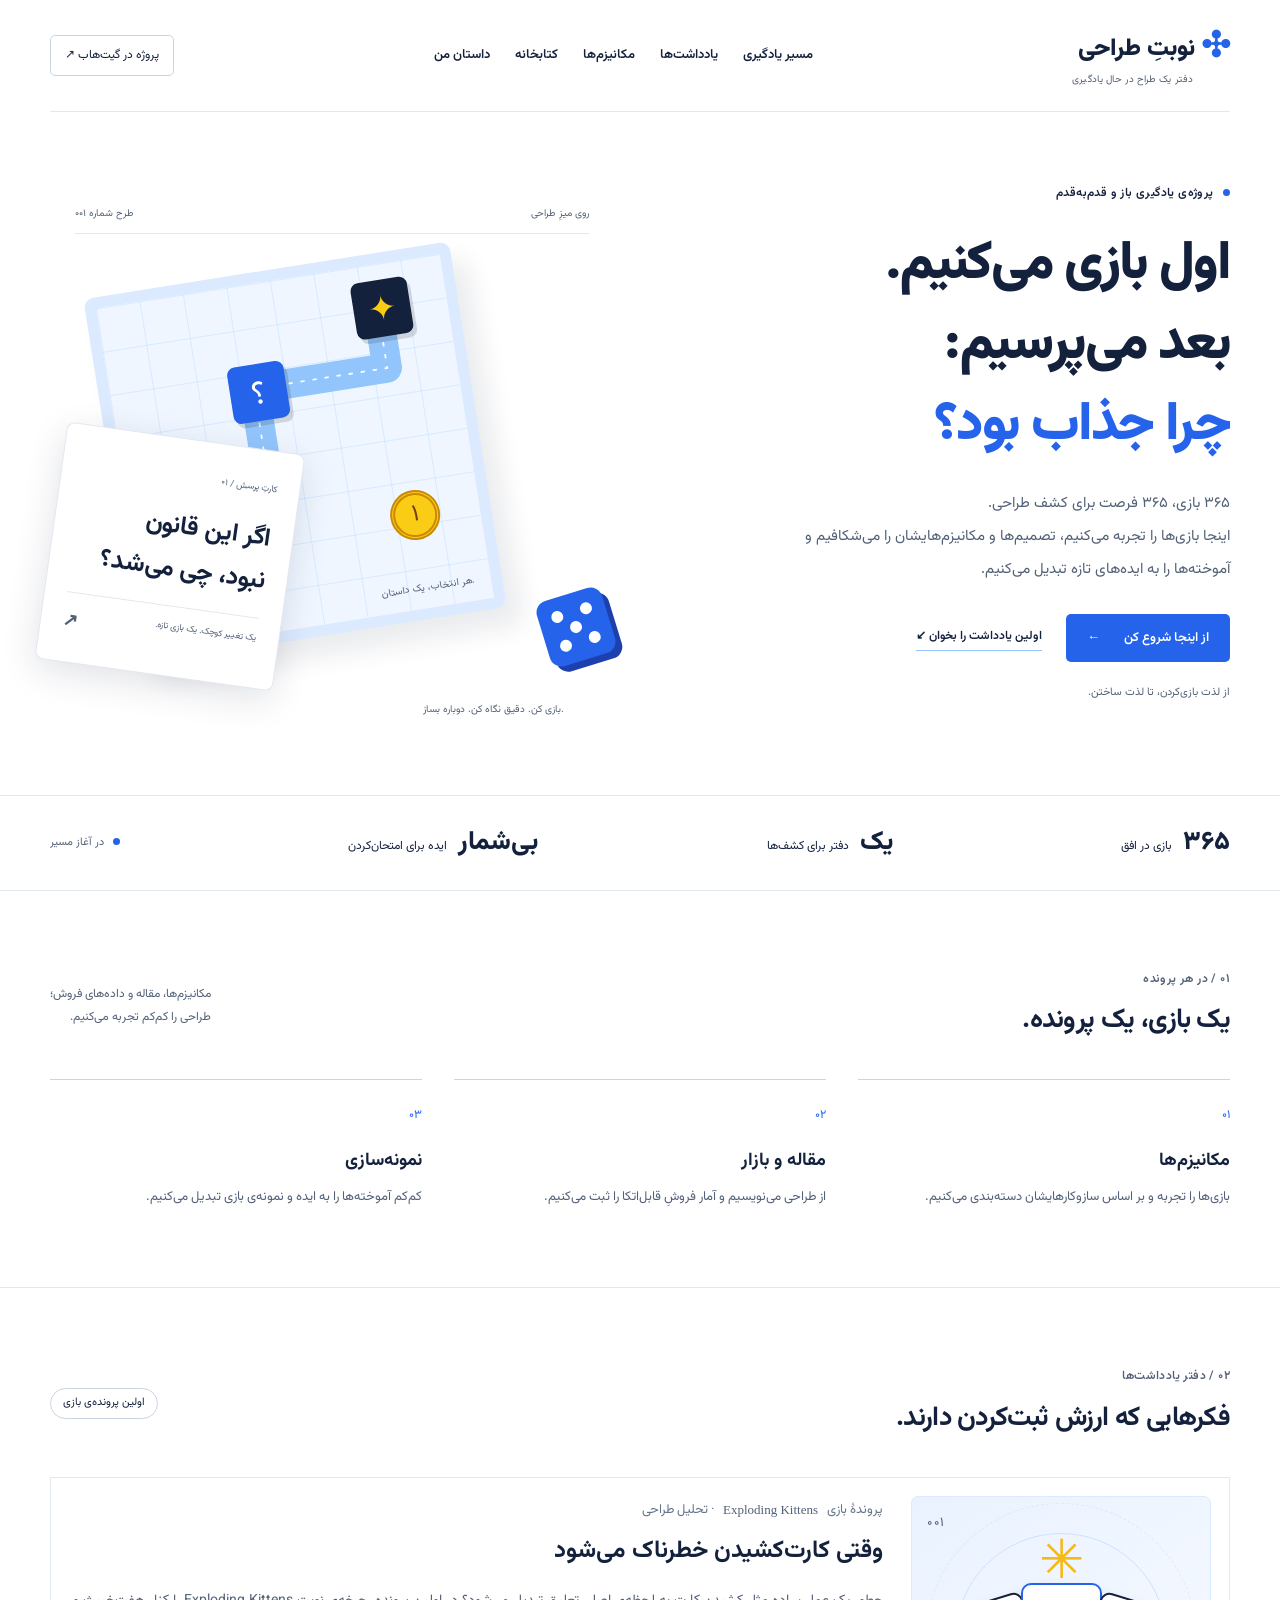
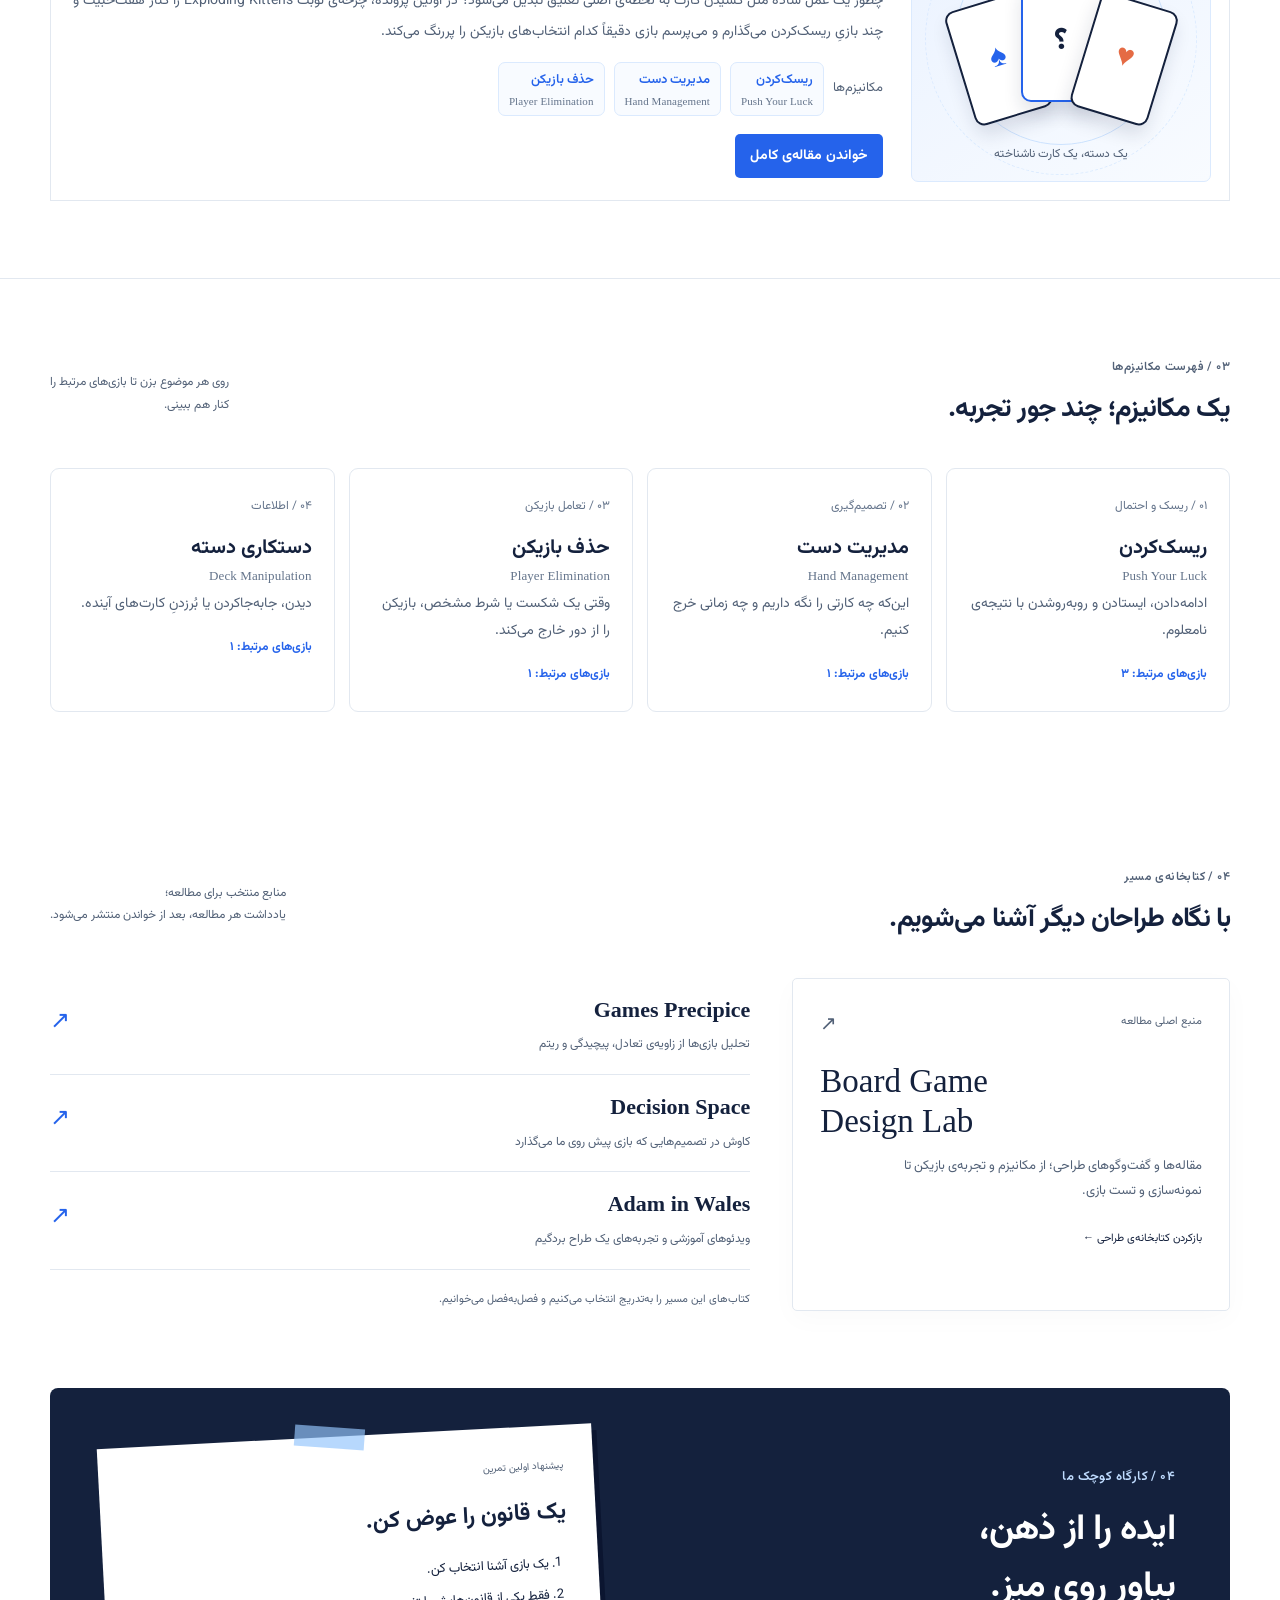
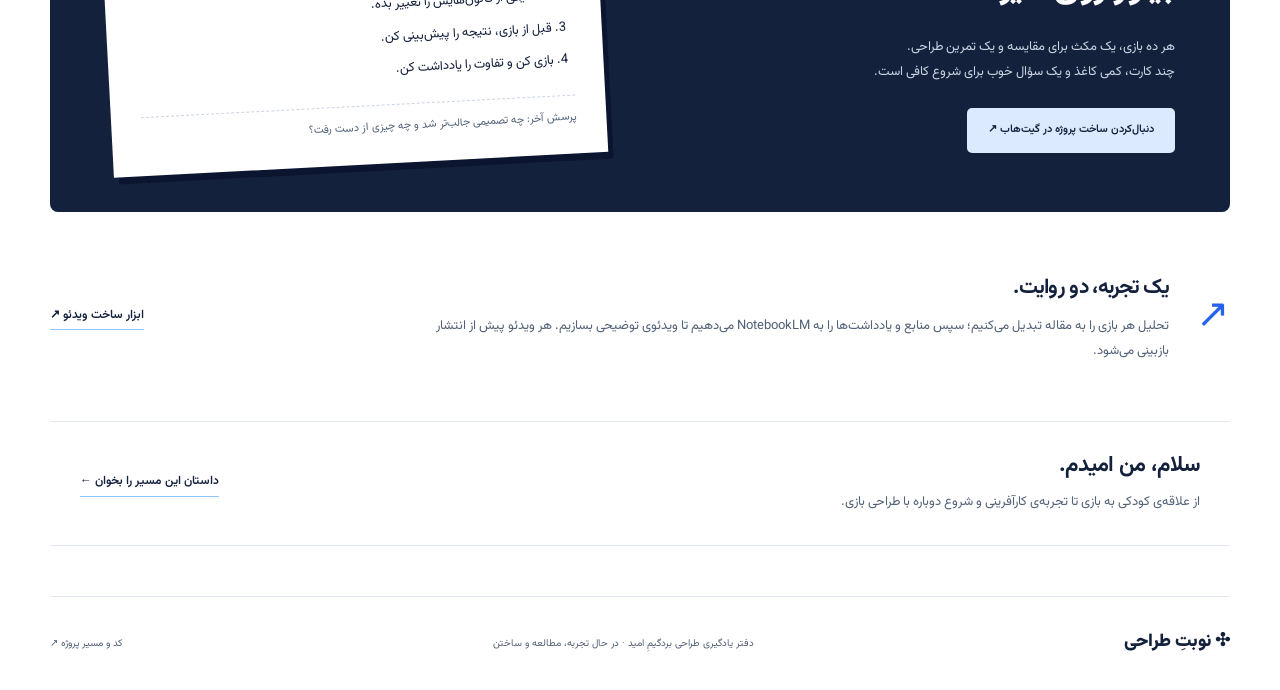
==== commit 7784904e: "Clarify 365-game project scope" ====
--- a/index.html
+++ b/index.html
@@ -4,8 +4,8 @@
   <meta charset="utf-8">
   <meta name="viewport" content="width=device-width, initial-scale=1">
   <meta name="theme-color" content="#14213d">
-  <meta name="description" content="دفتر یادگیری طراحی بردگیم؛ مسیری از تجربه‌ی ۲۰۰ بازی تا مطالعه، تحلیل مکانیزم‌ها و ساخت اولین نمونه‌های بازی.">
-  <title>نوبتِ طراحی | ۲۰۰ بازی، ۲۰۰ درس طراحی</title>
+  <meta name="description" content="دفتر یادگیری طراحی بردگیم؛ مسیری از تجربه‌ی ۳۶۵ بازی تا مطالعه، تحلیل مکانیزم‌ها و ساخت اولین نمونه‌های بازی.">
+  <title>نوبتِ طراحی | ۳۶۵ بازی، ۳۶۵ درس طراحی</title>
   <link rel="stylesheet" href="styles.css?v=20261117b">
   <link rel="stylesheet" href="about.css?v=20261117b">
 <link rel="stylesheet" href="responsive.css?v=20261117b"></head>
@@ -18,7 +18,7 @@
   </header>
   <main id="main">
     <section class="hero wrap">
-      <div class="hero-copy"><p class="eyebrow"><span></span> پروژه‌ی یادگیری باز و قدم‌به‌قدم</p><h1>اول بازی می‌کنیم.<br>بعد می‌پرسیم:<br><em>چرا جذاب بود؟</em></h1><p class="intro">۲۰۰ بازی، ۲۰۰ فرصت برای کشف طراحی.<br>اینجا بازی‌ها را تجربه می‌کنیم، تصمیم‌ها و مکانیزم‌هایشان را می‌شکافیم و آموخته‌ها را به ایده‌های تازه تبدیل می‌کنیم.</p><div class="hero-actions"><a class="button" href="#journey">از اینجا شروع کن <span aria-hidden="true">←</span></a><a class="text-link" href="#journal">اولین یادداشت را بخوان ↙</a></div><p class="small-note">از لذت بازی‌کردن، تا لذت ساختن.</p></div>
+      <div class="hero-copy"><p class="eyebrow"><span></span> پروژه‌ی یادگیری باز و قدم‌به‌قدم</p><h1>اول بازی می‌کنیم.<br>بعد می‌پرسیم:<br><em>چرا جذاب بود؟</em></h1><p class="intro">۳۶۵ بازی، ۳۶۵ فرصت برای کشف طراحی.<br>اینجا بازی‌ها را تجربه می‌کنیم، تصمیم‌ها و مکانیزم‌هایشان را می‌شکافیم و آموخته‌ها را به ایده‌های تازه تبدیل می‌کنیم.</p><div class="hero-actions"><a class="button" href="#journey">از اینجا شروع کن <span aria-hidden="true">←</span></a><a class="text-link" href="#journal">اولین یادداشت را بخوان ↙</a></div><p class="small-note">از لذت بازی‌کردن، تا لذت ساختن.</p></div>
       <div class="board-art" role="img" aria-label="تصویر انتزاعی یک میز طراحی با مسیر بازی، کارت تصمیم، مهره و تاس">
         <div class="board-caption">روی میزِ طراحی <span>طرح شماره ۰۰۱</span></div>
         <div class="game-board"><div class="board-grid"></div><svg class="route" viewBox="0 0 400 400" aria-hidden="true"><path d="M65 330 V220 H165 V120 H320 V45" fill="none" stroke="#93c5fd" stroke-width="34" stroke-linejoin="round"/><path d="M65 330 V220 H165 V120 H320 V45" fill="none" stroke="#ffffff" stroke-width="2" stroke-dasharray="5 9"/></svg><div class="tile tile-a">؟</div><div class="tile tile-b">✦</div><div class="pawn"></div><div class="token">۱</div><span class="board-word">هر انتخاب، یک داستان.</span></div>
@@ -26,8 +26,8 @@
         <div class="dice" aria-hidden="true"><i></i><i></i><i></i><i></i><i></i></div><div class="art-note">بازی کن. دقیق نگاه کن. دوباره بساز.</div>
       </div>
     </section>
-    <div class="status-strip"><div class="wrap status-inner"><span><b>۲۰۰</b> بازی در افق</span><span><b>یک</b> دفتر برای کشف‌ها</span><span><b>بی‌شمار</b> ایده برای امتحان‌کردن</span><span class="start-status"><i></i> در آغاز مسیر</span></div></div>
-    <section id="journey" class="section wrap"><div class="section-heading"><div><p class="eyebrow">۰۱ / نقشه‌ی راه</p><h2>هر بازی، یک قدم به طراحی نزدیک‌تر.</h2></div><p>طراحی را به بازی دویستم موکول نمی‌کنیم.<br>از همان ابتدا، یاد می‌گیریم و می‌سازیم.</p></div><div class="steps"><article><span class="step-no">۰۱</span><h3>بازی می‌کنیم</h3><p>در دسته‌های ده‌تایی سراغ تجربه‌های مختلف می‌رویم؛ از بلوف و مذاکره تا همکاری و مدیریت منابع.</p></article><article><span class="step-no">۰۲</span><h3>موشکافی می‌کنیم</h3><p>یک تصمیم واقعی را زیر ذره‌بین می‌بریم: کدام قانون این دوراهی را ساخته و چرا انتخاب‌کردن سخت است؟</p></article><article><span class="step-no">۰۳</span><h3>می‌خوانیم و روایت می‌کنیم</h3><p>تجربه را به مقاله‌ها و کتاب‌ها پیوند می‌زنیم؛ یک یادداشت می‌نویسیم و از منابعش ویدئو می‌سازیم.</p></article><article><span class="step-no">۰۴</span><h3>می‌سازیم و تست می‌کنیم</h3><p>یک قانون را تغییر می‌دهیم، نمونه‌ای کاغذی می‌سازیم و می‌بینیم ایده‌مان روی میز چه رفتاری دارد.</p></article></div></section>
+    <div class="status-strip"><div class="wrap status-inner"><span><b>۳۶۵</b> بازی در افق</span><span><b>یک</b> دفتر برای کشف‌ها</span><span><b>بی‌شمار</b> ایده برای امتحان‌کردن</span><span class="start-status"><i></i> در آغاز مسیر</span></div></div>
+    <section id="journey" class="section wrap"><div class="section-heading"><div><p class="eyebrow">۰۱ / در هر پرونده</p><h2>یک بازی، یک پرونده.</h2></div><p>مکانیزم‌ها، مقاله و داده‌های فروش؛<br>طراحی را کم‌کم تجربه می‌کنیم.</p></div><div class="steps"><article><span class="step-no">۰۱</span><h3>مکانیزم‌ها</h3><p>بازی‌ها را تجربه و بر اساس سازوکارهایشان دسته‌بندی می‌کنیم.</p></article><article><span class="step-no">۰۲</span><h3>مقاله و بازار</h3><p>از طراحی می‌نویسیم و آمار فروشِ قابل‌اتکا را ثبت می‌کنیم.</p></article><article><span class="step-no">۰۳</span><h3>نمونه‌سازی</h3><p>کم‌کم آموخته‌ها را به ایده و نمونه‌ی بازی تبدیل می‌کنیم.</p></article></div></section>
     <section id="journal" class="journal-section"><div class="wrap section"><div class="section-heading"><div><p class="eyebrow">۰۲ / دفتر یادداشت‌ها</p><h2>فکرهایی که ارزش ثبت‌کردن دارند.</h2></div><span class="pill">اولین پرونده‌ی بازی</span></div><article class="journal-entry journal-entry-featured"><div class="entry-art" role="img" aria-label="تصویرسازی اختصاصی سه کارت و یک جرقه برای پروندهٔ Exploding Kittens"><span class="entry-art-number">۰۰۱</span><span class="entry-art-spark" aria-hidden="true">✳</span><div class="entry-art-cards" aria-hidden="true"><span class="entry-art-card entry-card-left">♠</span><span class="entry-art-card entry-card-center">؟</span><span class="entry-art-card entry-card-right">♥</span></div><span class="entry-art-caption">یک دسته، یک کارت ناشناخته</span></div><div class="entry-content"><p class="entry-kicker">پروندهٔ بازی <span lang="en" dir="ltr">Exploding Kittens</span> · تحلیل طراحی</p><h3>وقتی کارت‌کشیدن خطرناک می‌شود</h3><p>چطور یک عمل ساده مثل کشیدن کارت به لحظه‌ی اصلی تعلیق تبدیل می‌شود؟ در اولین پرونده، چرخه‌ی نوبت Exploding Kittens را کنار هفت‌خبیث و چند بازیِ ریسک‌کردن می‌گذارم و می‌پرسم بازی دقیقاً کدام انتخاب‌های بازیکن را پررنگ می‌کند.</p><div class="journal-meta"><span>مکانیزم‌ها</span><a class="mechanism-tag" href="mechanisms/push-your-luck.html"><span>ریسک‌کردن</span><small lang="en" dir="ltr">Push Your Luck</small></a><a class="mechanism-tag" href="mechanisms/hand-management.html"><span>مدیریت دست</span><small lang="en" dir="ltr">Hand Management</small></a><a class="mechanism-tag" href="mechanisms/player-elimination.html"><span>حذف بازیکن</span><small lang="en" dir="ltr">Player Elimination</small></a></div><a class="article-link" href="articles/exploding-kittens.html">خواندن مقاله‌ی کامل</a></div></article></div></section>
     <section id="mechanisms" class="section wrap"><div class="section-heading"><div><p class="eyebrow">۰۳ / فهرست مکانیزم‌ها</p><h2>یک مکانیزم؛ چند جور تجربه.</h2></div><p>روی هر موضوع بزن تا بازی‌های مرتبط را<br>کنار هم ببینی.</p></div><div class="mechanism-grid"><a href="mechanisms/push-your-luck.html"><span>۰۱ / ریسک و احتمال</span><h3><span>ریسک‌کردن</span><small lang="en" dir="ltr">Push Your Luck</small></h3><p>ادامه‌دادن، ایستادن و روبه‌روشدن با نتیجه‌ی نامعلوم.</p><b>بازی‌های مرتبط: ۳</b></a><a href="mechanisms/hand-management.html"><span>۰۲ / تصمیم‌گیری</span><h3><span>مدیریت دست</span><small lang="en" dir="ltr">Hand Management</small></h3><p>این‌که چه کارتی را نگه داریم و چه زمانی خرج کنیم.</p><b>بازی‌های مرتبط: ۱</b></a><a href="mechanisms/player-elimination.html"><span>۰۳ / تعامل بازیکن</span><h3><span>حذف بازیکن</span><small lang="en" dir="ltr">Player Elimination</small></h3><p>وقتی یک شکست یا شرط مشخص، بازیکن را از دور خارج می‌کند.</p><b>بازی‌های مرتبط: ۱</b></a><a href="mechanisms/deck-manipulation.html"><span>۰۴ / اطلاعات</span><h3><span>دستکاری دسته</span><small lang="en" dir="ltr">Deck Manipulation</small></h3><p>دیدن، جابه‌جاکردن یا بُرزدنِ کارت‌های آینده.</p><b>بازی‌های مرتبط: ۱</b></a></div></section>
     <section id="library" class="section wrap"><div class="section-heading"><div><p class="eyebrow">۰۴ / کتابخانه‌ی مسیر</p><h2>با نگاه طراحان دیگر آشنا می‌شویم.</h2></div><p>منابع منتخب برای مطالعه؛<br>یادداشت هر مطالعه، بعد از خواندن منتشر می‌شود.</p></div><div class="resources"><a class="resource featured" href="https://boardgamedesignlab.com/game-design/" target="_blank" rel="noopener noreferrer"><span class="resource-type">منبع اصلی مطالعه <span>↗</span></span><h3 lang="en" dir="ltr">Board Game<br>Design Lab</h3><p>مقاله‌ها و گفت‌وگوهای طراحی؛ از مکانیزم و تجربه‌ی بازیکن تا نمونه‌سازی و تست بازی.</p><span class="resource-footer">بازکردن کتابخانه‌ی طراحی ←</span></a><div class="resource-list"><a href="https://www.gamesprecipice.com/table-of-contents/" target="_blank" rel="noopener noreferrer"><div><h3 lang="en">Games Precipice</h3><p>تحلیل بازی‌ها از زاویه‌ی تعادل، پیچیدگی و ریتم</p></div><span>↗</span></a><a href="https://www.decisionspacepodcast.com/" target="_blank" rel="noopener noreferrer"><div><h3 lang="en">Decision Space</h3><p>کاوش در تصمیم‌هایی که بازی پیش روی ما می‌گذارد</p></div><span>↗</span></a><a href="https://www.youtube.com/@AdaminWales" target="_blank" rel="noopener noreferrer"><div><h3 lang="en">Adam in Wales</h3><p>ویدئوهای آموزشی و تجربه‌های یک طراح بردگیم</p></div><span>↗</span></a><div class="book-note">کتاب‌های این مسیر را به‌تدریج انتخاب می‌کنیم و فصل‌به‌فصل می‌خوانیم.</div></div></div></section>
--- a/responsive.css
+++ b/responsive.css
@@ -8,7 +8,7 @@
 .hero-actions, .mini-tags { flex-wrap: wrap; }
 .button, .project-cta { max-width: 100%; min-height: 44px; }
 nav a { display: inline-flex; align-items: center; min-height: 44px; }
-.steps { grid-template-columns: repeat(4, minmax(0, 1fr)); }
+.steps { grid-template-columns: repeat(3, minmax(0, 1fr)); }
 .resources { grid-template-columns: minmax(0, 1fr) minmax(0, 1.6fr); }
 .timeline { grid-template-columns: repeat(2, minmax(0, 1fr)); padding-inline-start: 14px; }
 .interest-grid { grid-template-columns: repeat(3, minmax(0, 1fr)); }
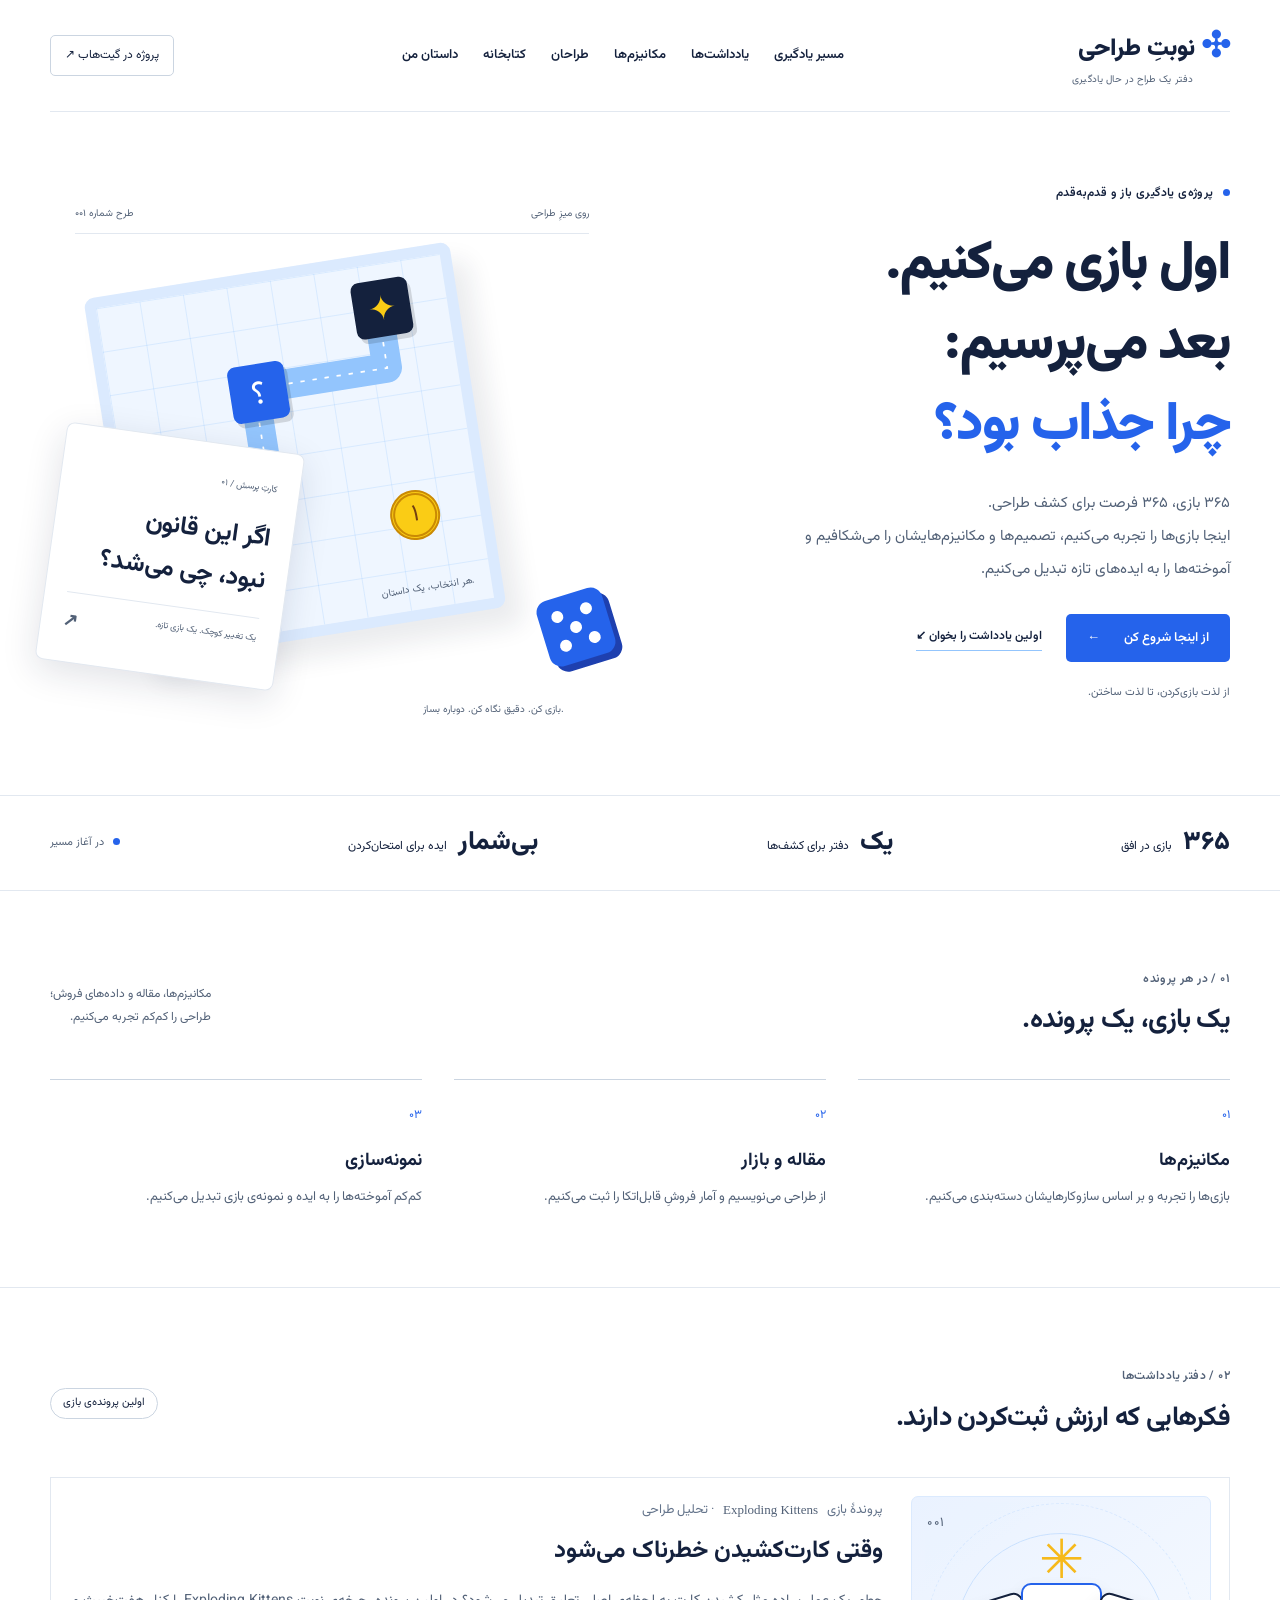
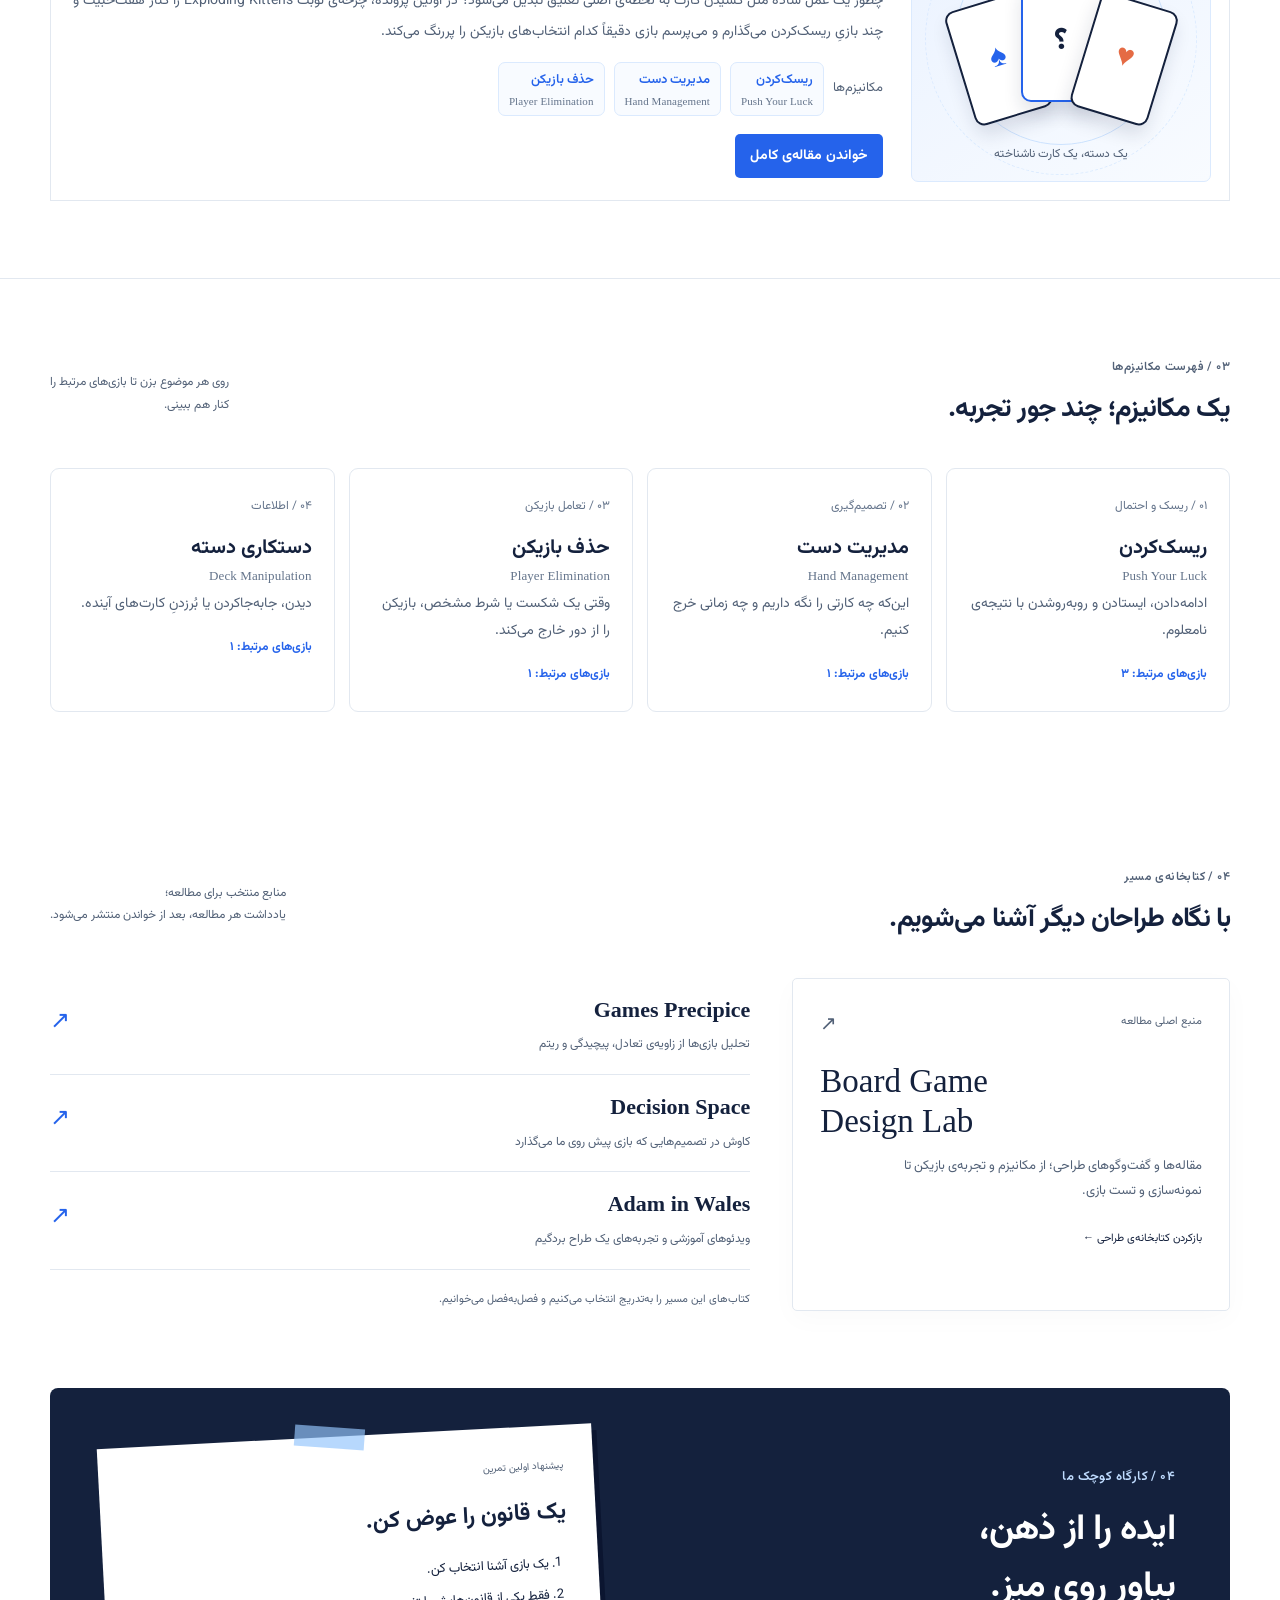
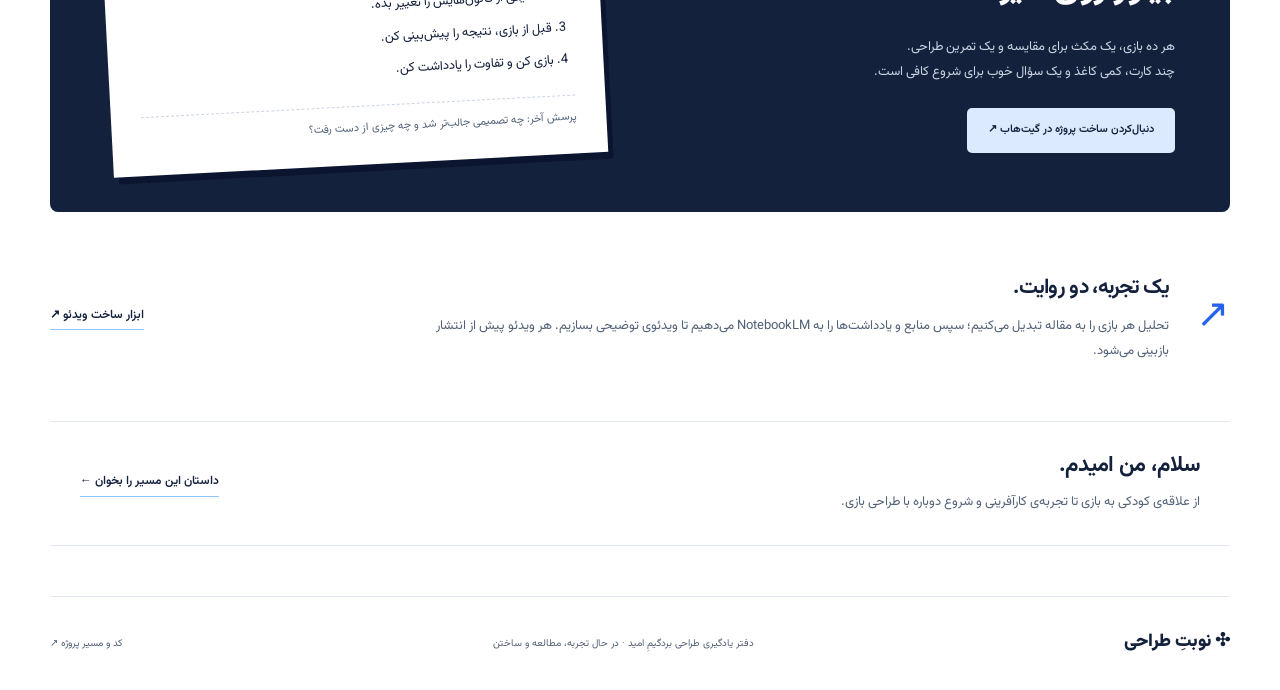
==== commit c554ebef: "Add push-your-luck guide and designer pages" ====
--- a/index.html
+++ b/index.html
@@ -13,7 +13,7 @@
   <a class="skip" href="#main">رفتن به محتوای اصلی</a>
   <header class="header wrap">
     <a class="brand" href="#" aria-label="نوبت طراحی، خانه"><span class="brand-icon" aria-hidden="true">✣</span> نوبتِ طراحی<span class="brand-note">دفتر یک طراح در حال یادگیری</span></a>
-    <nav aria-label="منوی اصلی"><a href="#journey">مسیر یادگیری</a><a href="#journal">یادداشت‌ها</a><a href="#mechanisms">مکانیزم‌ها</a><a href="#library">کتابخانه</a><a href="about.html">داستان من</a></nav>
+    <nav aria-label="منوی اصلی"><a href="#journey">مسیر یادگیری</a><a href="#journal">یادداشت‌ها</a><a href="#mechanisms">مکانیزم‌ها</a><a href="designers/index.html">طراحان</a><a href="#library">کتابخانه</a><a href="about.html">داستان من</a></nav>
     <a class="github-link" href="https://github.com/omidzm/BoardGameDesign" target="_blank" rel="noopener noreferrer">پروژه در گیت‌هاب <span aria-hidden="true">↗</span></a>
   </header>
   <main id="main">
--- a/responsive.css
+++ b/responsive.css
@@ -161,3 +161,45 @@
 .mechanism-grid b{font-size:12px;color:#2563eb}
 @media(max-width:900px){.mechanism-grid{grid-template-columns:repeat(2,minmax(0,1fr))}}
 @media(max-width:520px){.mechanism-grid{grid-template-columns:minmax(0,1fr)}}
+
+/* Keep the article cards and their caption apart on narrow screens. */
+.card-art { overflow: hidden; }
+.art-card-one { top: 50%; left: 50%; transform: translate(calc(-50% - 65px), calc(-50% + 7px)) rotate(-16deg); }
+.art-card-two { top: 50%; left: 50%; transform: translate(-50%, calc(-50% - 8px)); }
+.art-card-three { top: 50%; left: 50%; transform: translate(calc(-50% + 65px), calc(-50% + 7px)) rotate(16deg); }
+.art-caption { bottom: 8px; width: calc(100% - 24px); padding: 6px 10px; border-radius: 6px; background: #ffffffed; line-height: 1.5; text-align: center; }
+@media (max-width: 760px) {
+  .card-art { min-height: 270px; }
+  .art-card { width: 104px; height: 152px; }
+}
+@media (max-width: 520px) {
+  .card-art { min-height: 260px; }
+  .art-card { width: 92px; height: 138px; }
+  .art-card-one { transform: translate(calc(-50% - 52px), calc(-50% + 6px)) rotate(-16deg); }
+  .art-card-two { transform: translate(-50%, calc(-50% - 7px)); }
+  .art-card-three { transform: translate(calc(-50% + 52px), calc(-50% + 6px)) rotate(16deg); }
+}
+
+.analysis-table-wrap { overflow-x: auto; margin: 20px 0; border: 1px solid #e2e8f0; border-radius: 9px; background: #fff; }
+.analysis-table { width: 100%; min-width: 560px; border-collapse: collapse; font-size: 14px; line-height: 1.75; }
+.analysis-table th, .analysis-table td { padding: 12px 14px; border-bottom: 1px solid #e2e8f0; text-align: right; vertical-align: top; }
+.analysis-table th { background: #f8fafc; color: #14213d; font-size: 13px; white-space: nowrap; }
+.analysis-table tbody tr:last-child td { border-bottom: 0; }
+.sales-final { margin-top: 58px; padding-top: 28px; border-top: 1px solid #e2e8f0; }
+.sales-poster { display: grid; grid-template-columns: 160px minmax(0, 1fr); align-items: center; gap: 22px; position: relative; overflow: hidden; margin: 20px 0 12px; padding: 24px; border: 1px solid #dbeafe; border-radius: 14px; background: linear-gradient(115deg, #f8fbff 0 50%, #eff6ff 50%); }
+.sales-poster:after { content: ""; position: absolute; width: 190px; aspect-ratio: 1; border: 1px dashed #93c5fd; border-radius: 50%; left: -110px; bottom: -145px; }
+.sales-cat { width: 145px; aspect-ratio: 1; display: grid; place-items: center; border-radius: 50%; background: #facc15; box-shadow: 0 10px 22px #14213d16; }
+.sales-cat svg { width: 90%; height: 90%; }
+.sales-poster-copy { display: flex; flex-direction: column; align-items: flex-start; line-height: 1.5; }
+.sales-poster-copy > span { font-size: 12px; color: #526177; }
+.sales-poster-copy > strong { color: #14213d; font-size: clamp(52px, 8vw, 78px); line-height: 1.05; letter-spacing: -2px; }
+.sales-poster-copy > b { font-size: 20px; }
+.sales-poster-copy > small { margin-top: 5px; color: #64748b; font-size: 11px; direction: ltr; }
+.sales-poster figcaption { grid-column: 1 / -1; padding-top: 12px; border-top: 1px solid #dbeafe; color: #526177; font-size: 12px; }
+.sales-note { font-size: 14px !important; color: #64748b !important; }
+@media (max-width: 520px) {
+  .sales-poster { grid-template-columns: 92px minmax(0, 1fr); gap: 15px; padding: 17px; }
+  .sales-cat { width: 88px; }
+  .sales-poster-copy > strong { font-size: 53px; }
+  .sales-poster-copy > b { font-size: 17px; }
+}
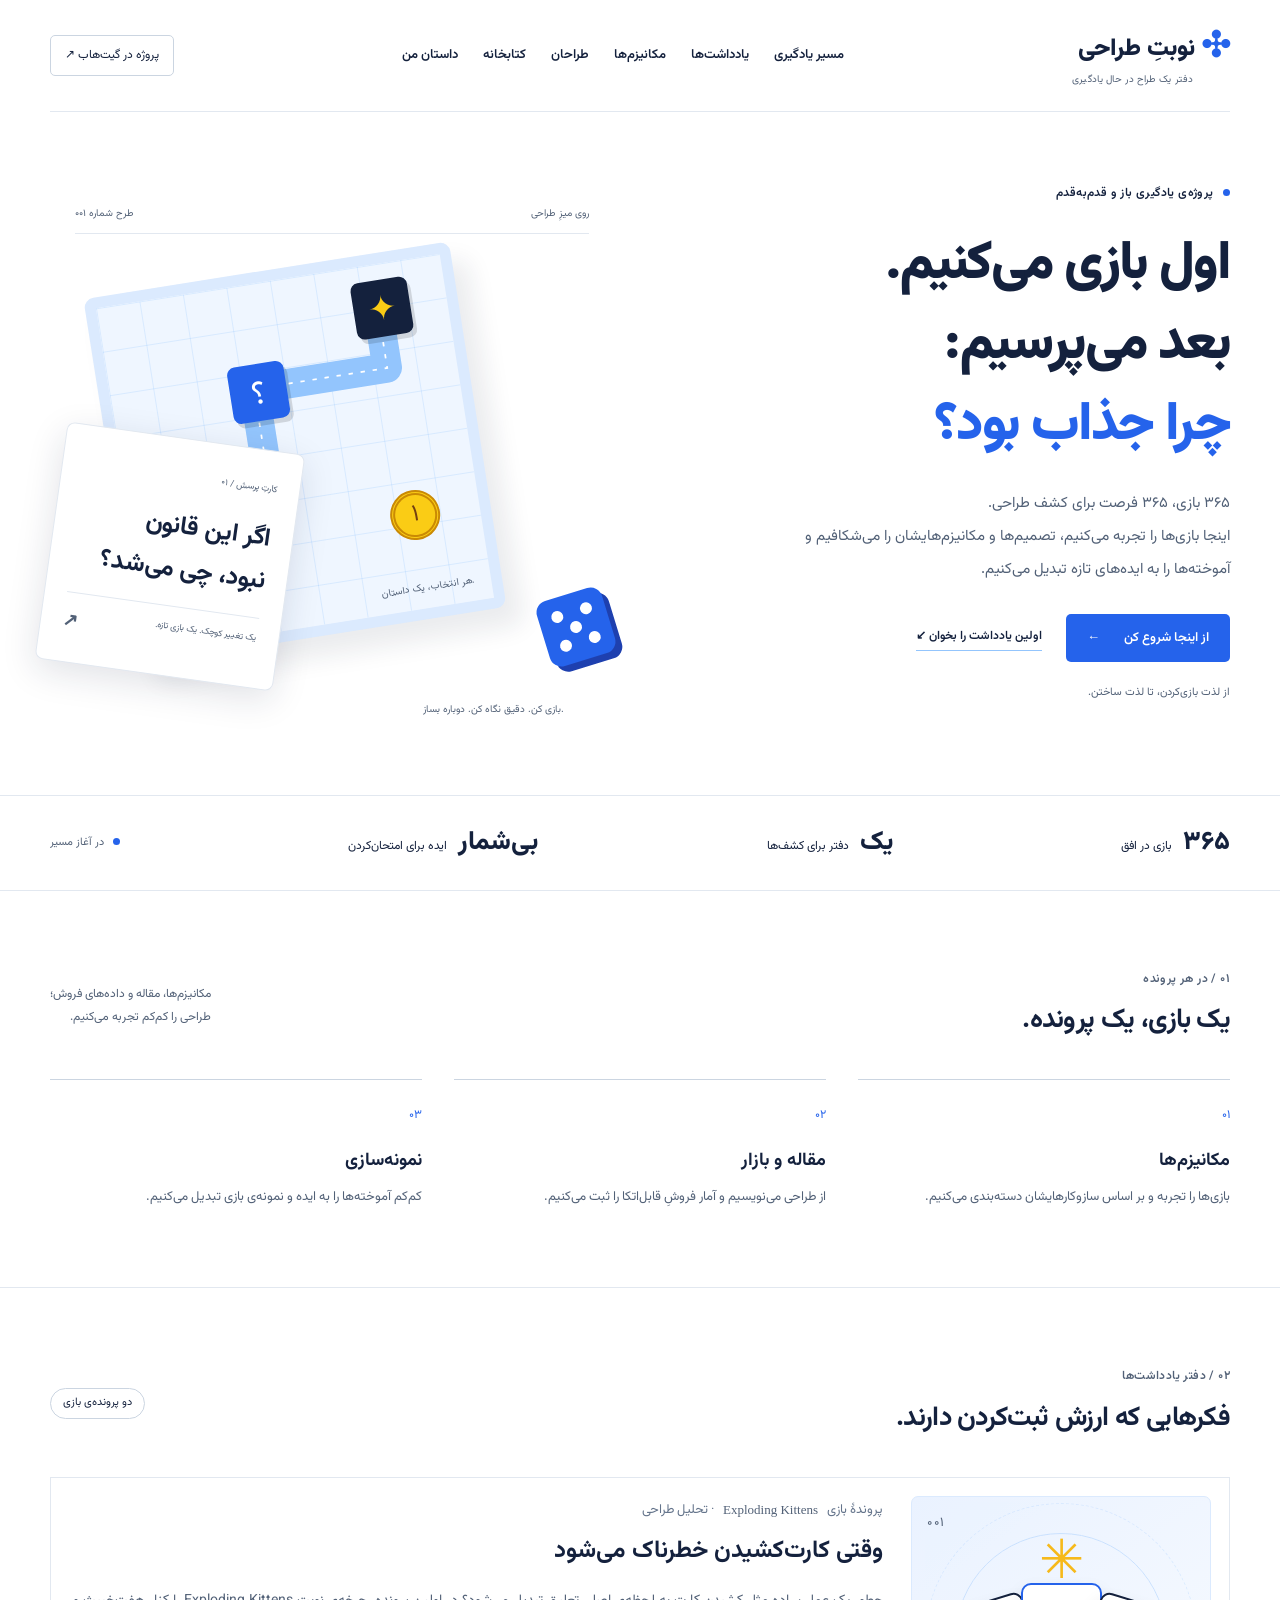
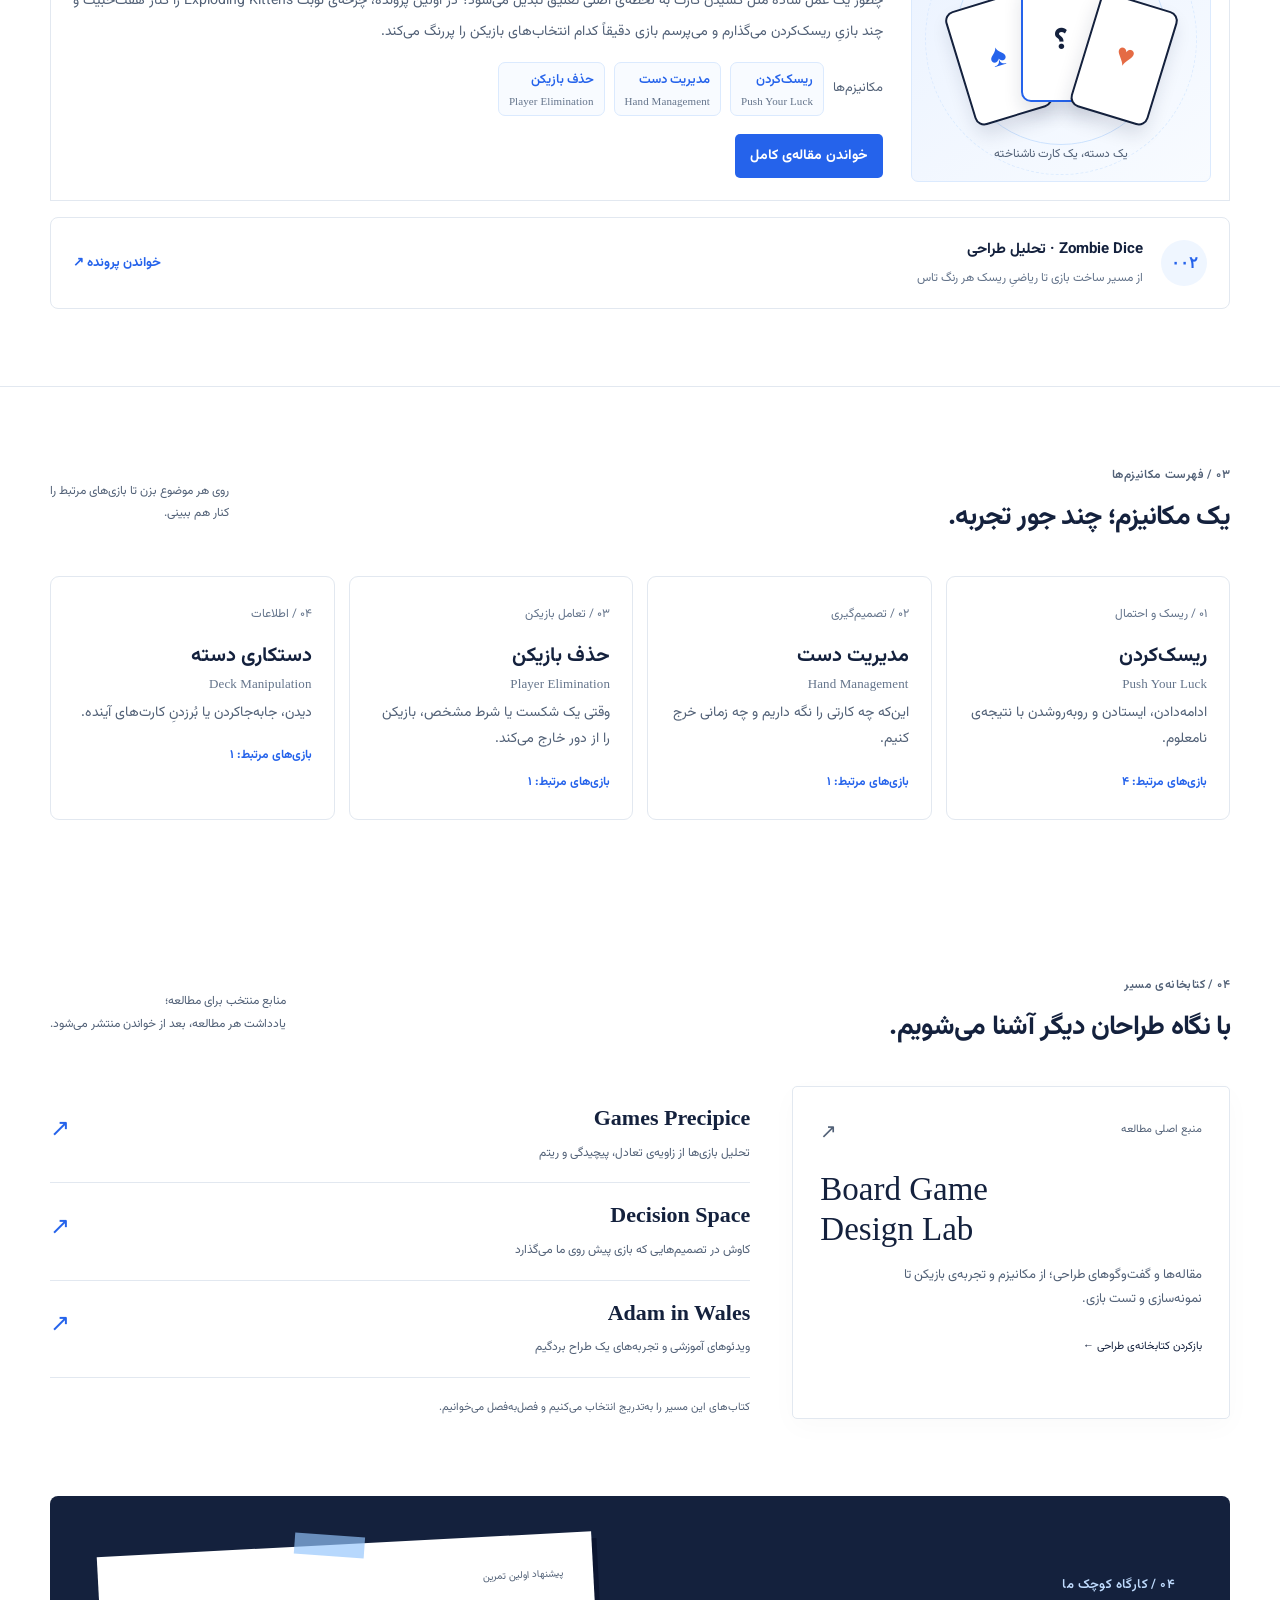
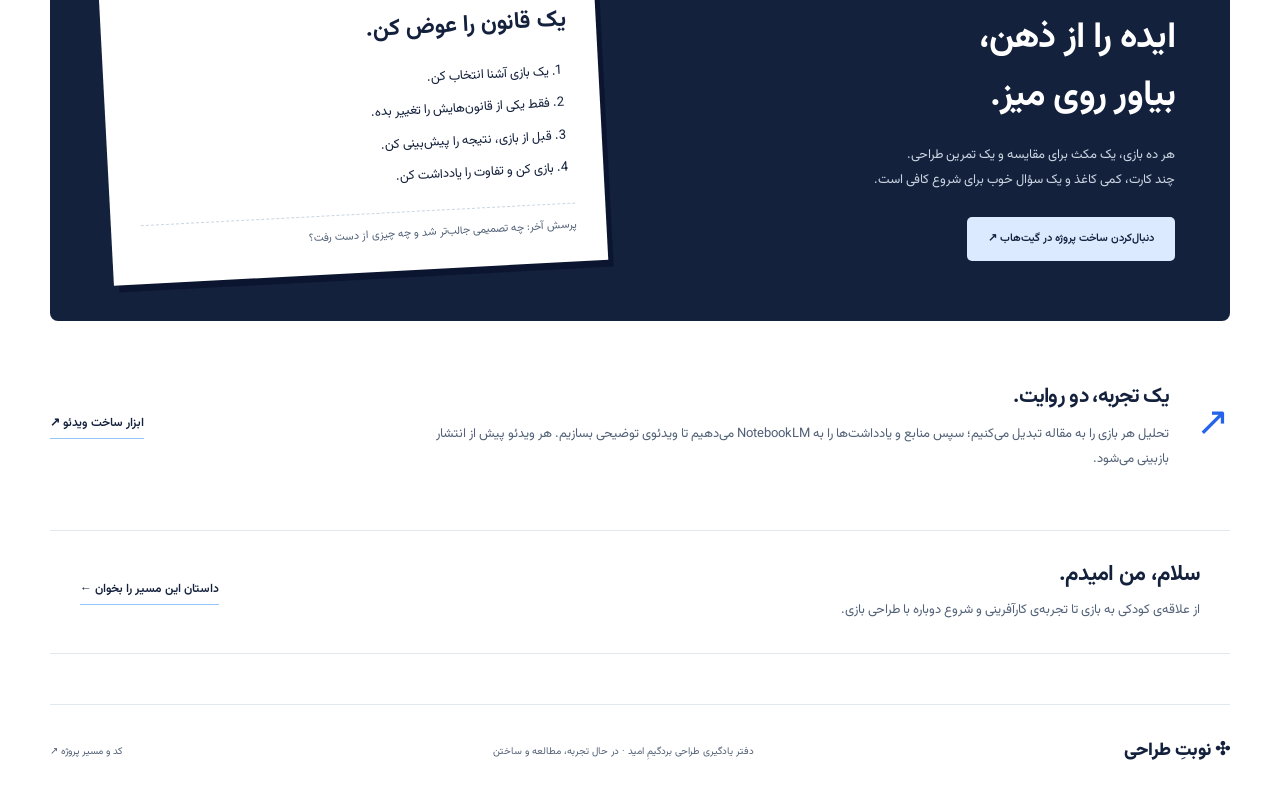
==== commit 16ad49c5: "Publish Zombie Dice design analysis" ====
--- a/index.html
+++ b/index.html
@@ -28,8 +28,8 @@
     </section>
     <div class="status-strip"><div class="wrap status-inner"><span><b>۳۶۵</b> بازی در افق</span><span><b>یک</b> دفتر برای کشف‌ها</span><span><b>بی‌شمار</b> ایده برای امتحان‌کردن</span><span class="start-status"><i></i> در آغاز مسیر</span></div></div>
     <section id="journey" class="section wrap"><div class="section-heading"><div><p class="eyebrow">۰۱ / در هر پرونده</p><h2>یک بازی، یک پرونده.</h2></div><p>مکانیزم‌ها، مقاله و داده‌های فروش؛<br>طراحی را کم‌کم تجربه می‌کنیم.</p></div><div class="steps"><article><span class="step-no">۰۱</span><h3>مکانیزم‌ها</h3><p>بازی‌ها را تجربه و بر اساس سازوکارهایشان دسته‌بندی می‌کنیم.</p></article><article><span class="step-no">۰۲</span><h3>مقاله و بازار</h3><p>از طراحی می‌نویسیم و آمار فروشِ قابل‌اتکا را ثبت می‌کنیم.</p></article><article><span class="step-no">۰۳</span><h3>نمونه‌سازی</h3><p>کم‌کم آموخته‌ها را به ایده و نمونه‌ی بازی تبدیل می‌کنیم.</p></article></div></section>
-    <section id="journal" class="journal-section"><div class="wrap section"><div class="section-heading"><div><p class="eyebrow">۰۲ / دفتر یادداشت‌ها</p><h2>فکرهایی که ارزش ثبت‌کردن دارند.</h2></div><span class="pill">اولین پرونده‌ی بازی</span></div><article class="journal-entry journal-entry-featured"><div class="entry-art" role="img" aria-label="تصویرسازی اختصاصی سه کارت و یک جرقه برای پروندهٔ Exploding Kittens"><span class="entry-art-number">۰۰۱</span><span class="entry-art-spark" aria-hidden="true">✳</span><div class="entry-art-cards" aria-hidden="true"><span class="entry-art-card entry-card-left">♠</span><span class="entry-art-card entry-card-center">؟</span><span class="entry-art-card entry-card-right">♥</span></div><span class="entry-art-caption">یک دسته، یک کارت ناشناخته</span></div><div class="entry-content"><p class="entry-kicker">پروندهٔ بازی <span lang="en" dir="ltr">Exploding Kittens</span> · تحلیل طراحی</p><h3>وقتی کارت‌کشیدن خطرناک می‌شود</h3><p>چطور یک عمل ساده مثل کشیدن کارت به لحظه‌ی اصلی تعلیق تبدیل می‌شود؟ در اولین پرونده، چرخه‌ی نوبت Exploding Kittens را کنار هفت‌خبیث و چند بازیِ ریسک‌کردن می‌گذارم و می‌پرسم بازی دقیقاً کدام انتخاب‌های بازیکن را پررنگ می‌کند.</p><div class="journal-meta"><span>مکانیزم‌ها</span><a class="mechanism-tag" href="mechanisms/push-your-luck.html"><span>ریسک‌کردن</span><small lang="en" dir="ltr">Push Your Luck</small></a><a class="mechanism-tag" href="mechanisms/hand-management.html"><span>مدیریت دست</span><small lang="en" dir="ltr">Hand Management</small></a><a class="mechanism-tag" href="mechanisms/player-elimination.html"><span>حذف بازیکن</span><small lang="en" dir="ltr">Player Elimination</small></a></div><a class="article-link" href="articles/exploding-kittens.html">خواندن مقاله‌ی کامل</a></div></article></div></section>
-    <section id="mechanisms" class="section wrap"><div class="section-heading"><div><p class="eyebrow">۰۳ / فهرست مکانیزم‌ها</p><h2>یک مکانیزم؛ چند جور تجربه.</h2></div><p>روی هر موضوع بزن تا بازی‌های مرتبط را<br>کنار هم ببینی.</p></div><div class="mechanism-grid"><a href="mechanisms/push-your-luck.html"><span>۰۱ / ریسک و احتمال</span><h3><span>ریسک‌کردن</span><small lang="en" dir="ltr">Push Your Luck</small></h3><p>ادامه‌دادن، ایستادن و روبه‌روشدن با نتیجه‌ی نامعلوم.</p><b>بازی‌های مرتبط: ۳</b></a><a href="mechanisms/hand-management.html"><span>۰۲ / تصمیم‌گیری</span><h3><span>مدیریت دست</span><small lang="en" dir="ltr">Hand Management</small></h3><p>این‌که چه کارتی را نگه داریم و چه زمانی خرج کنیم.</p><b>بازی‌های مرتبط: ۱</b></a><a href="mechanisms/player-elimination.html"><span>۰۳ / تعامل بازیکن</span><h3><span>حذف بازیکن</span><small lang="en" dir="ltr">Player Elimination</small></h3><p>وقتی یک شکست یا شرط مشخص، بازیکن را از دور خارج می‌کند.</p><b>بازی‌های مرتبط: ۱</b></a><a href="mechanisms/deck-manipulation.html"><span>۰۴ / اطلاعات</span><h3><span>دستکاری دسته</span><small lang="en" dir="ltr">Deck Manipulation</small></h3><p>دیدن، جابه‌جاکردن یا بُرزدنِ کارت‌های آینده.</p><b>بازی‌های مرتبط: ۱</b></a></div></section>
+    <section id="journal" class="journal-section"><div class="wrap section"><div class="section-heading"><div><p class="eyebrow">۰۲ / دفتر یادداشت‌ها</p><h2>فکرهایی که ارزش ثبت‌کردن دارند.</h2></div><span class="pill">دو پرونده‌ی بازی</span></div><article class="journal-entry journal-entry-featured"><div class="entry-art" role="img" aria-label="تصویرسازی اختصاصی سه کارت و یک جرقه برای پروندهٔ Exploding Kittens"><span class="entry-art-number">۰۰۱</span><span class="entry-art-spark" aria-hidden="true">✳</span><div class="entry-art-cards" aria-hidden="true"><span class="entry-art-card entry-card-left">♠</span><span class="entry-art-card entry-card-center">؟</span><span class="entry-art-card entry-card-right">♥</span></div><span class="entry-art-caption">یک دسته، یک کارت ناشناخته</span></div><div class="entry-content"><p class="entry-kicker">پروندهٔ بازی <span lang="en" dir="ltr">Exploding Kittens</span> · تحلیل طراحی</p><h3>وقتی کارت‌کشیدن خطرناک می‌شود</h3><p>چطور یک عمل ساده مثل کشیدن کارت به لحظه‌ی اصلی تعلیق تبدیل می‌شود؟ در اولین پرونده، چرخه‌ی نوبت Exploding Kittens را کنار هفت‌خبیث و چند بازیِ ریسک‌کردن می‌گذارم و می‌پرسم بازی دقیقاً کدام انتخاب‌های بازیکن را پررنگ می‌کند.</p><div class="journal-meta"><span>مکانیزم‌ها</span><a class="mechanism-tag" href="mechanisms/push-your-luck.html"><span>ریسک‌کردن</span><small lang="en" dir="ltr">Push Your Luck</small></a><a class="mechanism-tag" href="mechanisms/hand-management.html"><span>مدیریت دست</span><small lang="en" dir="ltr">Hand Management</small></a><a class="mechanism-tag" href="mechanisms/player-elimination.html"><span>حذف بازیکن</span><small lang="en" dir="ltr">Player Elimination</small></a></div><a class="article-link" href="articles/exploding-kittens.html">خواندن مقاله‌ی کامل</a></div></article><a class="journal-next-entry" href="games/zombie-dice.html"><span class="journal-next-number">۰۰۲</span><span class="journal-next-copy"><b><span lang="en" dir="ltr">Zombie Dice</span> · تحلیل طراحی</b><small>از مسیر ساخت بازی تا ریاضیِ ریسک هر رنگ تاس</small></span><strong>خواندن پرونده ↗</strong></a></div></section>
+    <section id="mechanisms" class="section wrap"><div class="section-heading"><div><p class="eyebrow">۰۳ / فهرست مکانیزم‌ها</p><h2>یک مکانیزم؛ چند جور تجربه.</h2></div><p>روی هر موضوع بزن تا بازی‌های مرتبط را<br>کنار هم ببینی.</p></div><div class="mechanism-grid"><a href="mechanisms/push-your-luck.html"><span>۰۱ / ریسک و احتمال</span><h3><span>ریسک‌کردن</span><small lang="en" dir="ltr">Push Your Luck</small></h3><p>ادامه‌دادن، ایستادن و روبه‌روشدن با نتیجه‌ی نامعلوم.</p><b>بازی‌های مرتبط: ۴</b></a><a href="mechanisms/hand-management.html"><span>۰۲ / تصمیم‌گیری</span><h3><span>مدیریت دست</span><small lang="en" dir="ltr">Hand Management</small></h3><p>این‌که چه کارتی را نگه داریم و چه زمانی خرج کنیم.</p><b>بازی‌های مرتبط: ۱</b></a><a href="mechanisms/player-elimination.html"><span>۰۳ / تعامل بازیکن</span><h3><span>حذف بازیکن</span><small lang="en" dir="ltr">Player Elimination</small></h3><p>وقتی یک شکست یا شرط مشخص، بازیکن را از دور خارج می‌کند.</p><b>بازی‌های مرتبط: ۱</b></a><a href="mechanisms/deck-manipulation.html"><span>۰۴ / اطلاعات</span><h3><span>دستکاری دسته</span><small lang="en" dir="ltr">Deck Manipulation</small></h3><p>دیدن، جابه‌جاکردن یا بُرزدنِ کارت‌های آینده.</p><b>بازی‌های مرتبط: ۱</b></a></div></section>
     <section id="library" class="section wrap"><div class="section-heading"><div><p class="eyebrow">۰۴ / کتابخانه‌ی مسیر</p><h2>با نگاه طراحان دیگر آشنا می‌شویم.</h2></div><p>منابع منتخب برای مطالعه؛<br>یادداشت هر مطالعه، بعد از خواندن منتشر می‌شود.</p></div><div class="resources"><a class="resource featured" href="https://boardgamedesignlab.com/game-design/" target="_blank" rel="noopener noreferrer"><span class="resource-type">منبع اصلی مطالعه <span>↗</span></span><h3 lang="en" dir="ltr">Board Game<br>Design Lab</h3><p>مقاله‌ها و گفت‌وگوهای طراحی؛ از مکانیزم و تجربه‌ی بازیکن تا نمونه‌سازی و تست بازی.</p><span class="resource-footer">بازکردن کتابخانه‌ی طراحی ←</span></a><div class="resource-list"><a href="https://www.gamesprecipice.com/table-of-contents/" target="_blank" rel="noopener noreferrer"><div><h3 lang="en">Games Precipice</h3><p>تحلیل بازی‌ها از زاویه‌ی تعادل، پیچیدگی و ریتم</p></div><span>↗</span></a><a href="https://www.decisionspacepodcast.com/" target="_blank" rel="noopener noreferrer"><div><h3 lang="en">Decision Space</h3><p>کاوش در تصمیم‌هایی که بازی پیش روی ما می‌گذارد</p></div><span>↗</span></a><a href="https://www.youtube.com/@AdaminWales" target="_blank" rel="noopener noreferrer"><div><h3 lang="en">Adam in Wales</h3><p>ویدئوهای آموزشی و تجربه‌های یک طراح بردگیم</p></div><span>↗</span></a><div class="book-note">کتاب‌های این مسیر را به‌تدریج انتخاب می‌کنیم و فصل‌به‌فصل می‌خوانیم.</div></div></div></section>
     <section id="workshop" class="workshop wrap"><div><p class="eyebrow">۰۴ / کارگاه کوچک ما</p><h2>ایده را از ذهن،<br>بیاور روی میز.</h2><p>هر ده بازی، یک مکث برای مقایسه و یک تمرین طراحی.<br>چند کارت، کمی کاغذ و یک سؤال خوب برای شروع کافی است.</p><a class="button light" href="https://github.com/omidzm/BoardGameDesign" target="_blank" rel="noopener noreferrer">دنبال‌کردن ساخت پروژه در گیت‌هاب ↗</a></div><div class="workshop-sheet"><span class="sheet-label">پیشنهاد اولین تمرین</span><h3>یک قانون را عوض کن.</h3><ol><li>یک بازی آشنا انتخاب کن.</li><li>فقط یکی از قانون‌هایش را تغییر بده.</li><li>قبل از بازی، نتیجه را پیش‌بینی کن.</li><li>بازی کن و تفاوت را یادداشت کن.</li></ol><p>پرسش آخر: چه تصمیمی جالب‌تر شد و چه چیزی از دست رفت؟</p></div></section>
     <section class="publishing wrap"><span class="publishing-icon" aria-hidden="true">↗</span><div><h2>یک تجربه، دو روایت.</h2><p>تحلیل هر بازی را به مقاله تبدیل می‌کنیم؛ سپس منابع و یادداشت‌ها را به NotebookLM می‌دهیم تا ویدئوی توضیحی بسازیم. هر ویدئو پیش از انتشار بازبینی می‌شود.</p></div><a class="text-link" href="https://notebook.google.com/" target="_blank" rel="noopener noreferrer">ابزار ساخت ویدئو ↗</a></section>
--- a/responsive.css
+++ b/responsive.css
@@ -141,6 +141,10 @@
 .journal-meta .mechanism-tag>span{font-size:13px;font-weight:600}
 .journal-meta .mechanism-tag small{font-size:11px}
 .journal-entry-featured{grid-template-columns:minmax(220px,300px) minmax(0,1fr);align-items:stretch;padding:18px;gap:28px}
+.journal-next-entry{display:grid;grid-template-columns:auto minmax(0,1fr) auto;align-items:center;gap:18px;margin-top:16px;padding:18px 22px;border:1px solid #e2e8f0;border-radius:8px;background:#fff;transition:border-color .15s ease,transform .15s ease}
+.journal-next-entry:hover{border-color:#93c5fd;transform:translateY(-2px)}
+.journal-next-number{display:grid;place-items:center;width:46px;height:46px;border-radius:50%;background:#eff6ff;color:#2563eb;font:700 16px Georgia,serif}
+.journal-next-copy{display:grid;gap:3px}.journal-next-copy b{font-size:15px;color:#14213d}.journal-next-copy small{font-size:12px;color:#64748b}.journal-next-entry>strong{color:#2563eb;font-size:13px}
 .entry-art{position:relative;min-height:286px;border-radius:7px;overflow:hidden;display:grid;place-items:center;direction:ltr;background:linear-gradient(145deg,#eaf2ff,#f8fbff);border:1px solid #dbeafe}
 .entry-art:before,.entry-art:after{content:"";position:absolute;width:210px;height:210px;border:1px solid #bfdbfe;border-radius:50%;opacity:.75}
 .entry-art:after{width:270px;height:270px;border-style:dashed;opacity:.45}
@@ -156,7 +160,7 @@
 .entry-kicker span{font:500 13px Georgia,serif;color:#526177}
 .journal-entry-featured .entry-content h3{font-size:24px;line-height:1.65}
 @media(max-width:900px){.journal-entry-featured{grid-template-columns:minmax(210px,260px) minmax(0,1fr);gap:20px;padding:18px}.entry-art{min-height:270px}}
-@media(max-width:760px){.journal-entry-featured{grid-template-columns:minmax(0,1fr);gap:18px}.entry-art{min-height:220px}.entry-art-cards{transform:scale(.9)}.journal-entry-featured .entry-content h3{font-size:21px}}
+@media(max-width:760px){.journal-entry-featured{grid-template-columns:minmax(0,1fr);gap:18px}.entry-art{min-height:220px}.entry-art-cards{transform:scale(.9)}.journal-entry-featured .entry-content h3{font-size:21px}.journal-next-entry{grid-template-columns:auto minmax(0,1fr);gap:12px;padding:15px}.journal-next-entry>strong{grid-column:2}}
 .mechanism-grid p{font-size:14px;line-height:1.9;color:#526177;margin:0 0 14px}
 .mechanism-grid b{font-size:12px;color:#2563eb}
 @media(max-width:900px){.mechanism-grid{grid-template-columns:repeat(2,minmax(0,1fr))}}
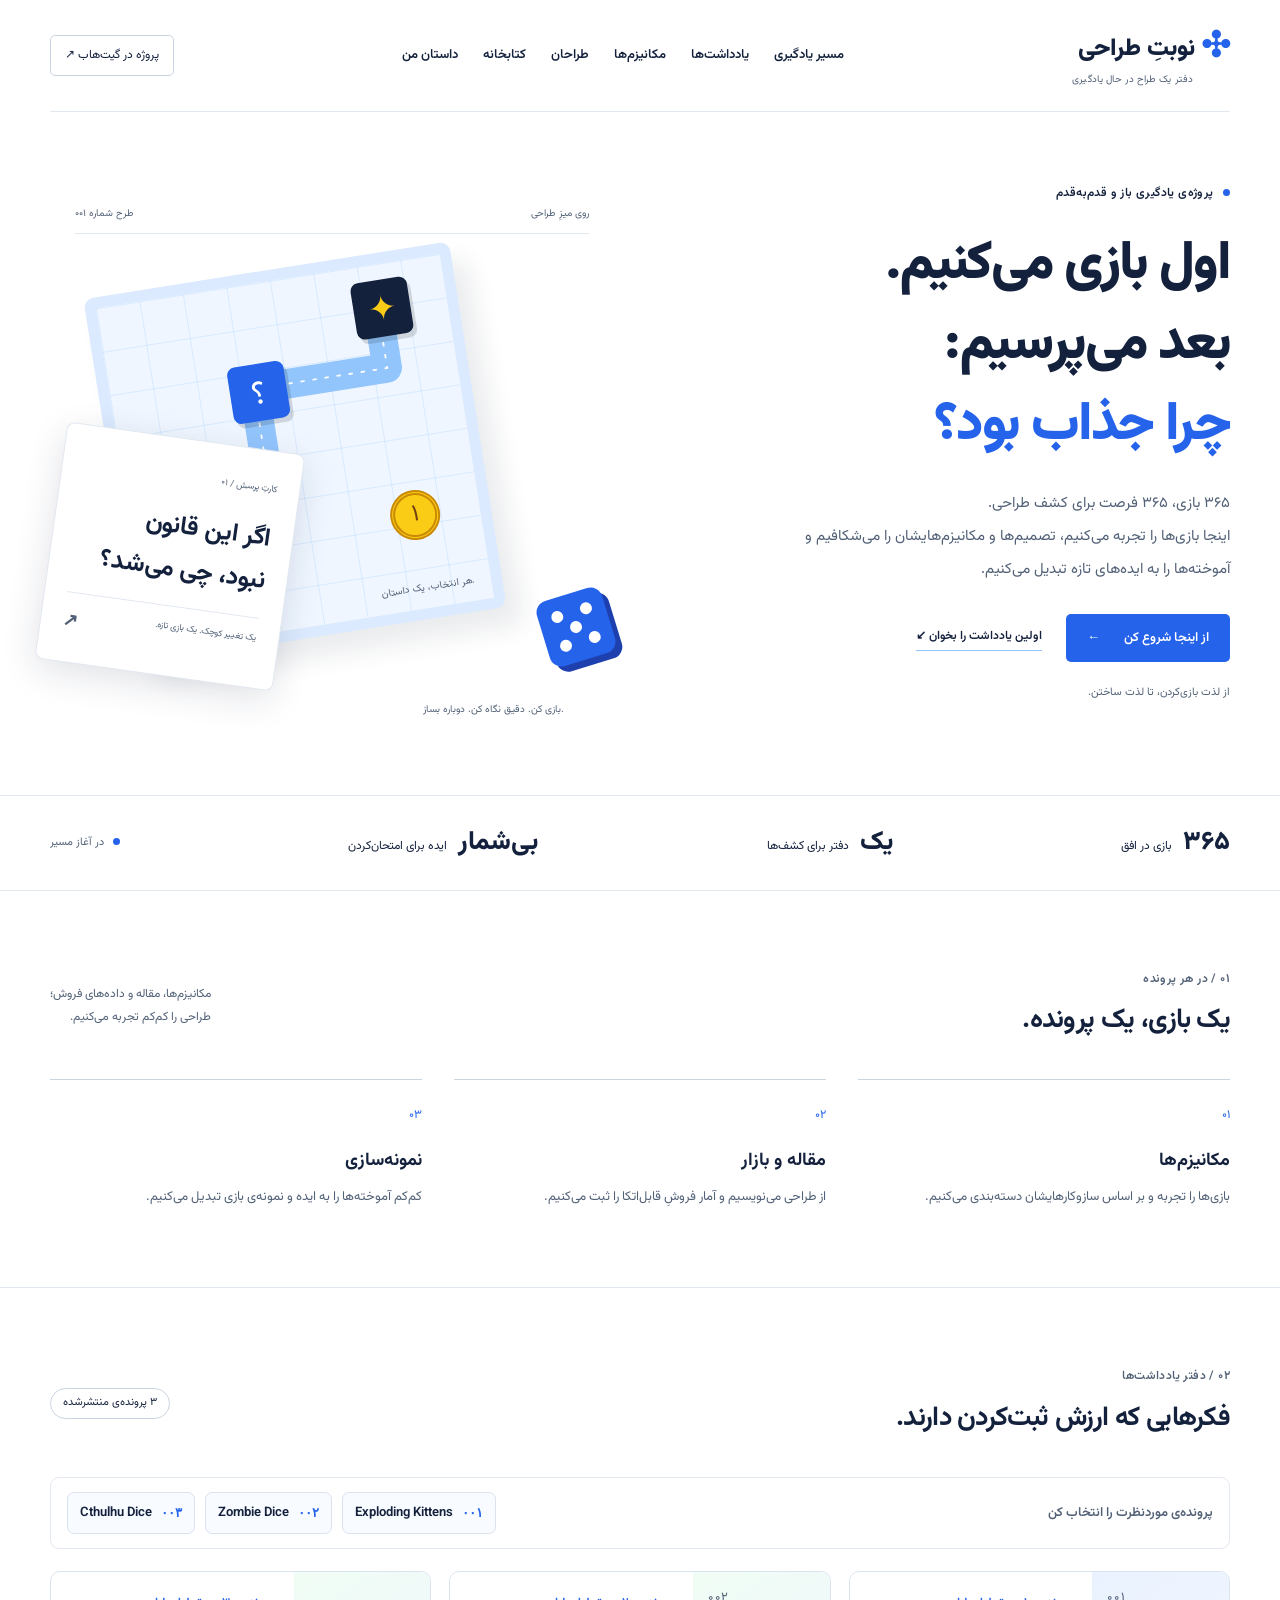
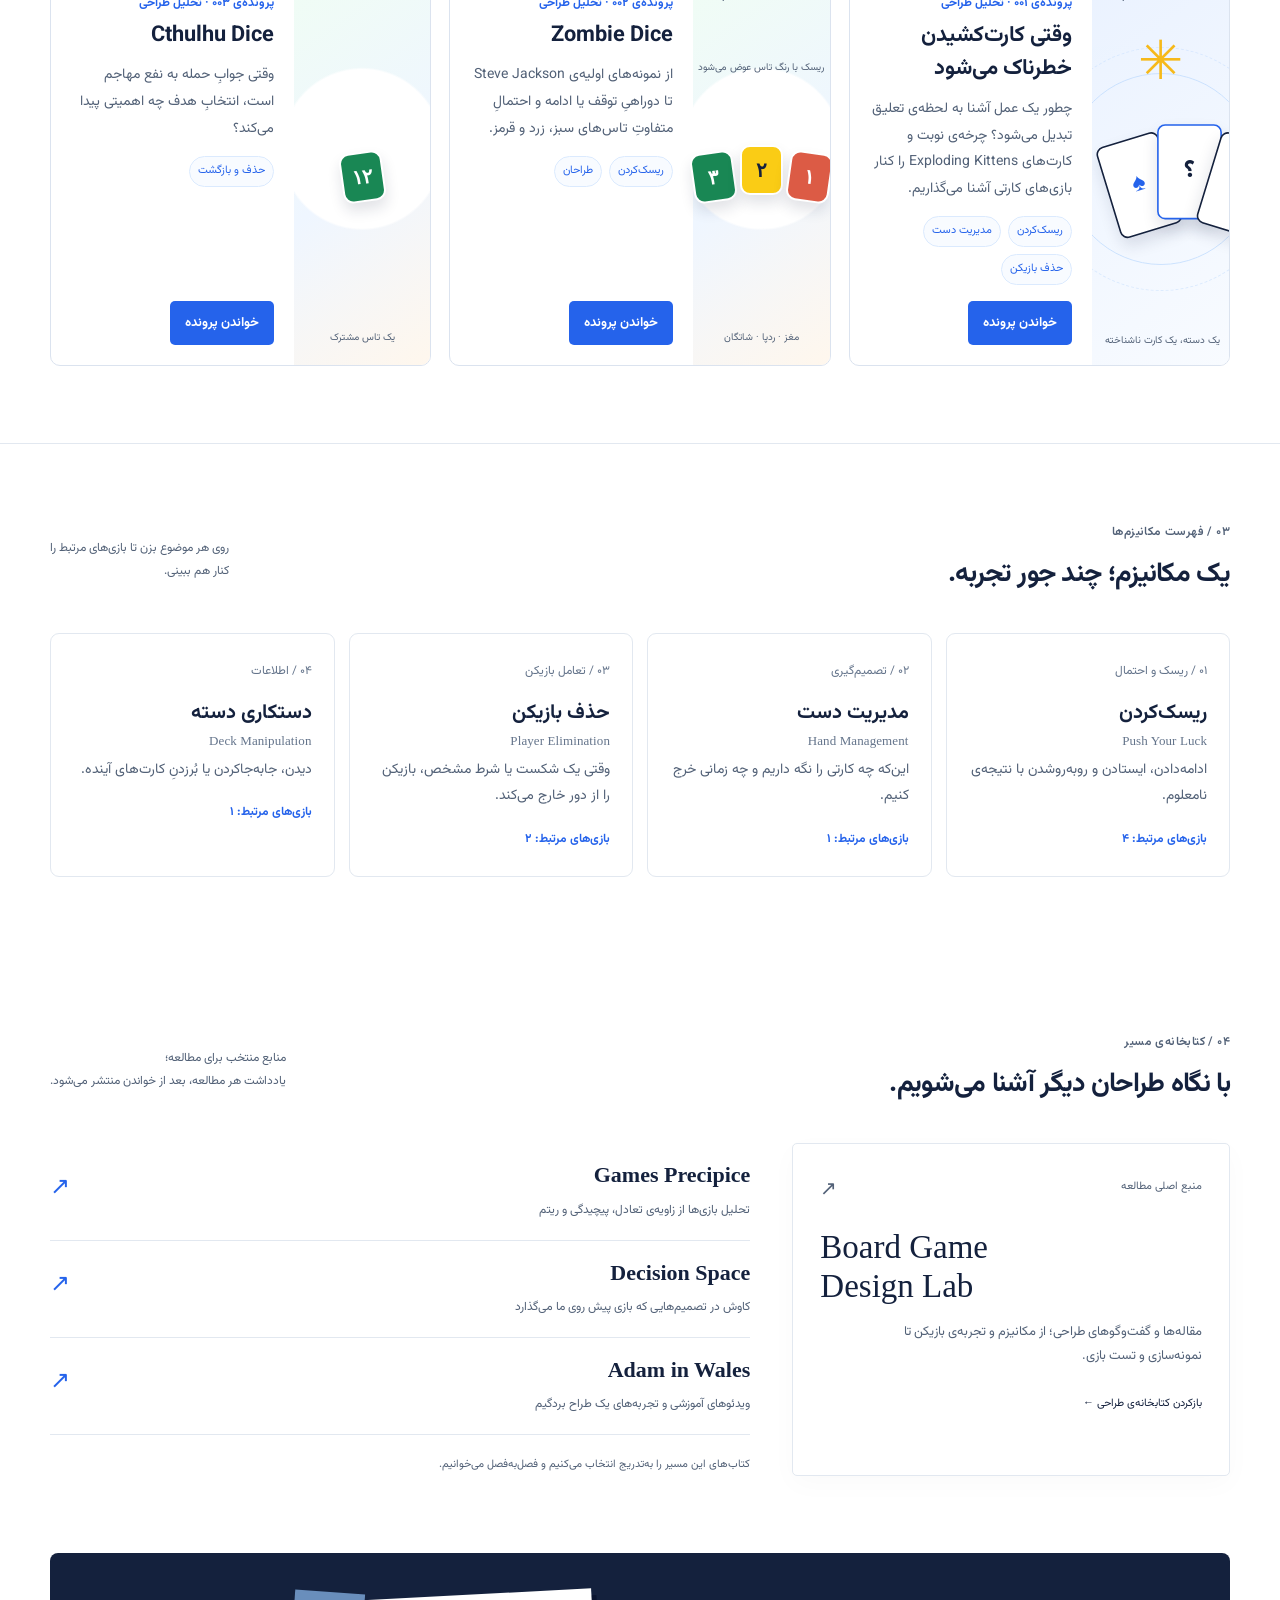
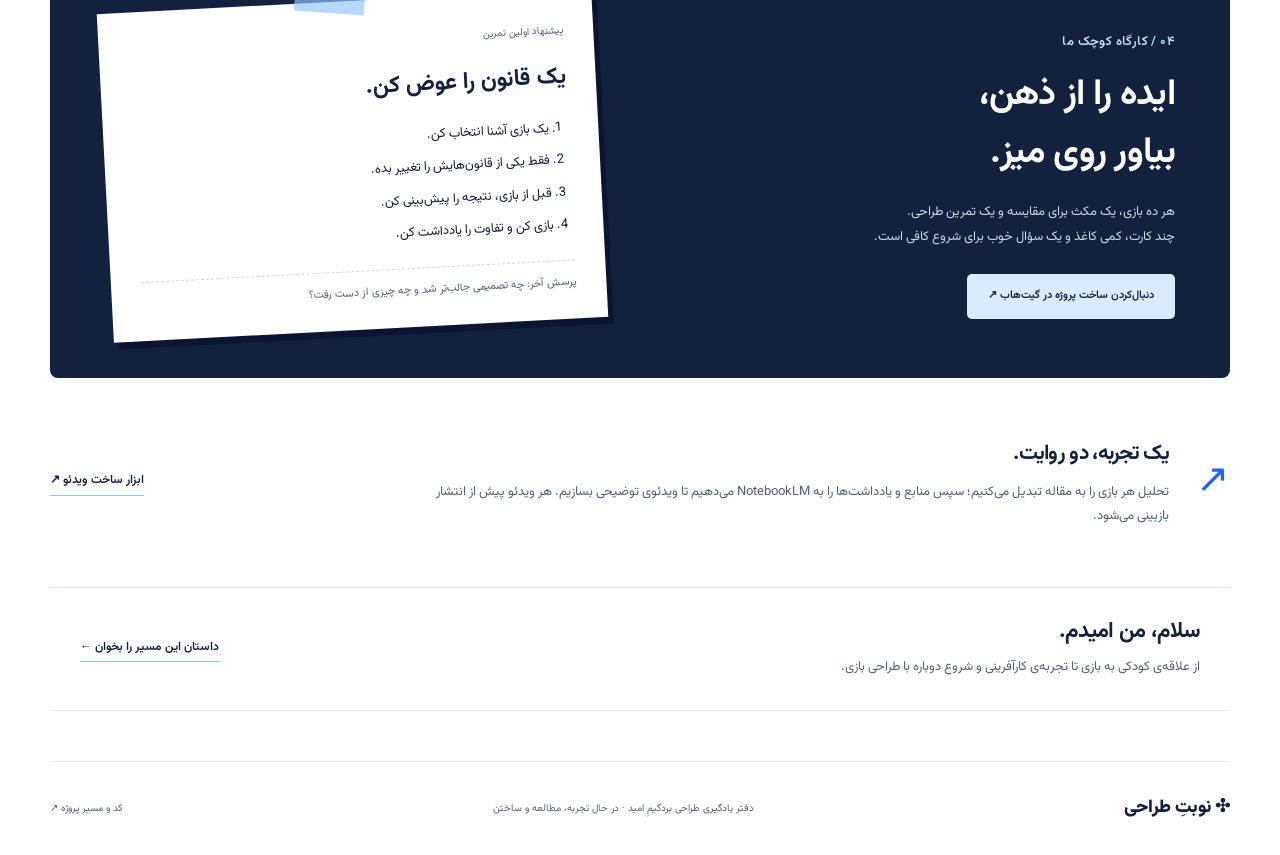
==== commit 009ecc23: "Improve dossier browsing and repair mechanism diagram" ====
--- a/index.html
+++ b/index.html
@@ -28,8 +28,32 @@
     </section>
     <div class="status-strip"><div class="wrap status-inner"><span><b>۳۶۵</b> بازی در افق</span><span><b>یک</b> دفتر برای کشف‌ها</span><span><b>بی‌شمار</b> ایده برای امتحان‌کردن</span><span class="start-status"><i></i> در آغاز مسیر</span></div></div>
     <section id="journey" class="section wrap"><div class="section-heading"><div><p class="eyebrow">۰۱ / در هر پرونده</p><h2>یک بازی، یک پرونده.</h2></div><p>مکانیزم‌ها، مقاله و داده‌های فروش؛<br>طراحی را کم‌کم تجربه می‌کنیم.</p></div><div class="steps"><article><span class="step-no">۰۱</span><h3>مکانیزم‌ها</h3><p>بازی‌ها را تجربه و بر اساس سازوکارهایشان دسته‌بندی می‌کنیم.</p></article><article><span class="step-no">۰۲</span><h3>مقاله و بازار</h3><p>از طراحی می‌نویسیم و آمار فروشِ قابل‌اتکا را ثبت می‌کنیم.</p></article><article><span class="step-no">۰۳</span><h3>نمونه‌سازی</h3><p>کم‌کم آموخته‌ها را به ایده و نمونه‌ی بازی تبدیل می‌کنیم.</p></article></div></section>
-    <section id="journal" class="journal-section"><div class="wrap section"><div class="section-heading"><div><p class="eyebrow">۰۲ / دفتر یادداشت‌ها</p><h2>فکرهایی که ارزش ثبت‌کردن دارند.</h2></div><span class="pill">دو پرونده‌ی بازی</span></div><article class="journal-entry journal-entry-featured"><div class="entry-art" role="img" aria-label="تصویرسازی اختصاصی سه کارت و یک جرقه برای پروندهٔ Exploding Kittens"><span class="entry-art-number">۰۰۱</span><span class="entry-art-spark" aria-hidden="true">✳</span><div class="entry-art-cards" aria-hidden="true"><span class="entry-art-card entry-card-left">♠</span><span class="entry-art-card entry-card-center">؟</span><span class="entry-art-card entry-card-right">♥</span></div><span class="entry-art-caption">یک دسته، یک کارت ناشناخته</span></div><div class="entry-content"><p class="entry-kicker">پروندهٔ بازی <span lang="en" dir="ltr">Exploding Kittens</span> · تحلیل طراحی</p><h3>وقتی کارت‌کشیدن خطرناک می‌شود</h3><p>چطور یک عمل ساده مثل کشیدن کارت به لحظه‌ی اصلی تعلیق تبدیل می‌شود؟ در اولین پرونده، چرخه‌ی نوبت Exploding Kittens را کنار هفت‌خبیث و چند بازیِ ریسک‌کردن می‌گذارم و می‌پرسم بازی دقیقاً کدام انتخاب‌های بازیکن را پررنگ می‌کند.</p><div class="journal-meta"><span>مکانیزم‌ها</span><a class="mechanism-tag" href="mechanisms/push-your-luck.html"><span>ریسک‌کردن</span><small lang="en" dir="ltr">Push Your Luck</small></a><a class="mechanism-tag" href="mechanisms/hand-management.html"><span>مدیریت دست</span><small lang="en" dir="ltr">Hand Management</small></a><a class="mechanism-tag" href="mechanisms/player-elimination.html"><span>حذف بازیکن</span><small lang="en" dir="ltr">Player Elimination</small></a></div><a class="article-link" href="articles/exploding-kittens.html">خواندن مقاله‌ی کامل</a></div></article><a class="journal-next-entry" href="games/zombie-dice.html"><span class="journal-next-number">۰۰۲</span><span class="journal-next-copy"><b><span lang="en" dir="ltr">Zombie Dice</span> · تحلیل طراحی</b><small>از مسیر ساخت بازی تا ریاضیِ ریسک هر رنگ تاس</small></span><strong>خواندن پرونده ↗</strong></a></div></section>
-    <section id="mechanisms" class="section wrap"><div class="section-heading"><div><p class="eyebrow">۰۳ / فهرست مکانیزم‌ها</p><h2>یک مکانیزم؛ چند جور تجربه.</h2></div><p>روی هر موضوع بزن تا بازی‌های مرتبط را<br>کنار هم ببینی.</p></div><div class="mechanism-grid"><a href="mechanisms/push-your-luck.html"><span>۰۱ / ریسک و احتمال</span><h3><span>ریسک‌کردن</span><small lang="en" dir="ltr">Push Your Luck</small></h3><p>ادامه‌دادن، ایستادن و روبه‌روشدن با نتیجه‌ی نامعلوم.</p><b>بازی‌های مرتبط: ۴</b></a><a href="mechanisms/hand-management.html"><span>۰۲ / تصمیم‌گیری</span><h3><span>مدیریت دست</span><small lang="en" dir="ltr">Hand Management</small></h3><p>این‌که چه کارتی را نگه داریم و چه زمانی خرج کنیم.</p><b>بازی‌های مرتبط: ۱</b></a><a href="mechanisms/player-elimination.html"><span>۰۳ / تعامل بازیکن</span><h3><span>حذف بازیکن</span><small lang="en" dir="ltr">Player Elimination</small></h3><p>وقتی یک شکست یا شرط مشخص، بازیکن را از دور خارج می‌کند.</p><b>بازی‌های مرتبط: ۱</b></a><a href="mechanisms/deck-manipulation.html"><span>۰۴ / اطلاعات</span><h3><span>دستکاری دسته</span><small lang="en" dir="ltr">Deck Manipulation</small></h3><p>دیدن، جابه‌جاکردن یا بُرزدنِ کارت‌های آینده.</p><b>بازی‌های مرتبط: ۱</b></a></div></section>
+    <section id="journal" class="journal-section">
+      <div class="wrap section">
+        <div class="section-heading"><div><p class="eyebrow">۰۲ / دفتر یادداشت‌ها</p><h2>فکرهایی که ارزش ثبت‌کردن دارند.</h2></div><span class="pill">۳ پرونده‌ی منتشرشده</span></div>
+        <nav class="case-number-picker" aria-label="انتخاب شماره‌ی پرونده">
+          <span class="case-picker-label">پرونده‌ی موردنظرت را انتخاب کن</span>
+          <a href="articles/exploding-kittens.html"><b>۰۰۱</b><span lang="en" dir="ltr">Exploding Kittens</span></a>
+          <a href="games/zombie-dice.html"><b>۰۰۲</b><span lang="en" dir="ltr">Zombie Dice</span></a>
+          <a href="games/cthulhu-dice.html"><b>۰۰۳</b><span lang="en" dir="ltr">Cthulhu Dice</span></a>
+        </nav>
+        <div class="case-library-grid">
+          <article class="case-library-card" id="case-001">
+            <div class="case-library-art entry-art" role="img" aria-label="تصویرسازی اختصاصی سه کارت برای پرونده‌ی Exploding Kittens"><span class="entry-art-number">۰۰۱</span><span class="entry-art-spark" aria-hidden="true">✳</span><div class="entry-art-cards" aria-hidden="true"><span class="entry-art-card entry-card-left">♠</span><span class="entry-art-card entry-card-center">؟</span><span class="entry-art-card entry-card-right">♥</span></div><span class="entry-art-caption">یک دسته، یک کارت ناشناخته</span></div>
+            <div class="case-card-content"><p class="case-card-kicker">پرونده‌ی ۰۰۱ · تحلیل طراحی</p><h3>وقتی کارت‌کشیدن خطرناک می‌شود</h3><p>چطور یک عمل آشنا به لحظه‌ی تعلیق تبدیل می‌شود؟ چرخه‌ی نوبت و کارت‌های Exploding Kittens را کنار بازی‌های کارتی آشنا می‌گذاریم.</p><div class="case-card-tags"><a href="mechanisms/push-your-luck.html">ریسک‌کردن</a><a href="mechanisms/hand-management.html">مدیریت دست</a><a href="mechanisms/player-elimination.html">حذف بازیکن</a></div><a class="article-link" href="articles/exploding-kittens.html">خواندن پرونده</a></div>
+          </article>
+          <article class="case-library-card" id="case-002">
+            <div class="case-library-art case-zombie-art" role="img" aria-label="تصویرسازی اختصاصی سه تاس با رنگ‌های سبز، زرد و قرمز"><span class="entry-art-number">۰۰۲</span><span class="case-zombie-kicker">ریسک با رنگ تاس عوض می‌شود</span><div class="case-zombie-dice" aria-hidden="true"><span class="case-zdie case-zdie-green">۳</span><span class="case-zdie case-zdie-yellow">۲</span><span class="case-zdie case-zdie-red">۱</span></div><span class="case-zombie-caption">مغز · ردپا · شاتگان</span></div>
+            <div class="case-card-content"><p class="case-card-kicker">پرونده‌ی ۰۰۲ · تحلیل طراحی</p><h3 lang="en" dir="ltr">Zombie Dice</h3><p>از نمونه‌های اولیه‌ی Steve Jackson تا دوراهیِ توقف یا ادامه و احتمالِ متفاوتِ تاس‌های سبز، زرد و قرمز.</p><div class="case-card-tags"><a href="mechanisms/push-your-luck.html">ریسک‌کردن</a><a href="designers/index.html">طراحان</a></div><a class="article-link" href="games/zombie-dice.html">خواندن پرونده</a></div>
+          </article>
+          <article class="case-library-card" id="case-003">
+            <div class="case-library-art case-zombie-art" aria-hidden="true"><div class="case-zombie-dice"><span class="case-zdie case-zdie-green">۱۲</span></div><span class="case-zombie-caption">یک تاس مشترک</span></div>
+            <div class="case-card-content"><p class="case-card-kicker">پرونده‌ی ۰۰۳ · تحلیل طراحی</p><h3 lang="en" dir="ltr">Cthulhu Dice</h3><p>وقتی جوابِ حمله به نفع مهاجم است، انتخابِ هدف چه اهمیتی پیدا می‌کند؟</p><div class="case-card-tags"><a href="mechanisms/player-elimination.html">حذف و بازگشت</a></div><a class="article-link" href="games/cthulhu-dice.html">خواندن پرونده</a></div>
+          </article>
+        </div>
+      </div>
+    </section>
+    <section id="mechanisms" class="section wrap"><div class="section-heading"><div><p class="eyebrow">۰۳ / فهرست مکانیزم‌ها</p><h2>یک مکانیزم؛ چند جور تجربه.</h2></div><p>روی هر موضوع بزن تا بازی‌های مرتبط را<br>کنار هم ببینی.</p></div><div class="mechanism-grid"><a href="mechanisms/push-your-luck.html"><span>۰۱ / ریسک و احتمال</span><h3><span>ریسک‌کردن</span><small lang="en" dir="ltr">Push Your Luck</small></h3><p>ادامه‌دادن، ایستادن و روبه‌روشدن با نتیجه‌ی نامعلوم.</p><b>بازی‌های مرتبط: ۴</b></a><a href="mechanisms/hand-management.html"><span>۰۲ / تصمیم‌گیری</span><h3><span>مدیریت دست</span><small lang="en" dir="ltr">Hand Management</small></h3><p>این‌که چه کارتی را نگه داریم و چه زمانی خرج کنیم.</p><b>بازی‌های مرتبط: ۱</b></a><a href="mechanisms/player-elimination.html"><span>۰۳ / تعامل بازیکن</span><h3><span>حذف بازیکن</span><small lang="en" dir="ltr">Player Elimination</small></h3><p>وقتی یک شکست یا شرط مشخص، بازیکن را از دور خارج می‌کند.</p><b>بازی‌های مرتبط: ۲</b></a><a href="mechanisms/deck-manipulation.html"><span>۰۴ / اطلاعات</span><h3><span>دستکاری دسته</span><small lang="en" dir="ltr">Deck Manipulation</small></h3><p>دیدن، جابه‌جاکردن یا بُرزدنِ کارت‌های آینده.</p><b>بازی‌های مرتبط: ۱</b></a></div></section>
     <section id="library" class="section wrap"><div class="section-heading"><div><p class="eyebrow">۰۴ / کتابخانه‌ی مسیر</p><h2>با نگاه طراحان دیگر آشنا می‌شویم.</h2></div><p>منابع منتخب برای مطالعه؛<br>یادداشت هر مطالعه، بعد از خواندن منتشر می‌شود.</p></div><div class="resources"><a class="resource featured" href="https://boardgamedesignlab.com/game-design/" target="_blank" rel="noopener noreferrer"><span class="resource-type">منبع اصلی مطالعه <span>↗</span></span><h3 lang="en" dir="ltr">Board Game<br>Design Lab</h3><p>مقاله‌ها و گفت‌وگوهای طراحی؛ از مکانیزم و تجربه‌ی بازیکن تا نمونه‌سازی و تست بازی.</p><span class="resource-footer">بازکردن کتابخانه‌ی طراحی ←</span></a><div class="resource-list"><a href="https://www.gamesprecipice.com/table-of-contents/" target="_blank" rel="noopener noreferrer"><div><h3 lang="en">Games Precipice</h3><p>تحلیل بازی‌ها از زاویه‌ی تعادل، پیچیدگی و ریتم</p></div><span>↗</span></a><a href="https://www.decisionspacepodcast.com/" target="_blank" rel="noopener noreferrer"><div><h3 lang="en">Decision Space</h3><p>کاوش در تصمیم‌هایی که بازی پیش روی ما می‌گذارد</p></div><span>↗</span></a><a href="https://www.youtube.com/@AdaminWales" target="_blank" rel="noopener noreferrer"><div><h3 lang="en">Adam in Wales</h3><p>ویدئوهای آموزشی و تجربه‌های یک طراح بردگیم</p></div><span>↗</span></a><div class="book-note">کتاب‌های این مسیر را به‌تدریج انتخاب می‌کنیم و فصل‌به‌فصل می‌خوانیم.</div></div></div></section>
     <section id="workshop" class="workshop wrap"><div><p class="eyebrow">۰۴ / کارگاه کوچک ما</p><h2>ایده را از ذهن،<br>بیاور روی میز.</h2><p>هر ده بازی، یک مکث برای مقایسه و یک تمرین طراحی.<br>چند کارت، کمی کاغذ و یک سؤال خوب برای شروع کافی است.</p><a class="button light" href="https://github.com/omidzm/BoardGameDesign" target="_blank" rel="noopener noreferrer">دنبال‌کردن ساخت پروژه در گیت‌هاب ↗</a></div><div class="workshop-sheet"><span class="sheet-label">پیشنهاد اولین تمرین</span><h3>یک قانون را عوض کن.</h3><ol><li>یک بازی آشنا انتخاب کن.</li><li>فقط یکی از قانون‌هایش را تغییر بده.</li><li>قبل از بازی، نتیجه را پیش‌بینی کن.</li><li>بازی کن و تفاوت را یادداشت کن.</li></ol><p>پرسش آخر: چه تصمیمی جالب‌تر شد و چه چیزی از دست رفت؟</p></div></section>
     <section class="publishing wrap"><span class="publishing-icon" aria-hidden="true">↗</span><div><h2>یک تجربه، دو روایت.</h2><p>تحلیل هر بازی را به مقاله تبدیل می‌کنیم؛ سپس منابع و یادداشت‌ها را به NotebookLM می‌دهیم تا ویدئوی توضیحی بسازیم. هر ویدئو پیش از انتشار بازبینی می‌شود.</p></div><a class="text-link" href="https://notebook.google.com/" target="_blank" rel="noopener noreferrer">ابزار ساخت ویدئو ↗</a></section>
--- a/responsive.css
+++ b/responsive.css
@@ -207,3 +207,34 @@
   .sales-poster-copy > strong { font-size: 53px; }
   .sales-poster-copy > b { font-size: 17px; }
 }
+
+/* Browse the published game files as a small, numbered library. */
+.case-number-picker{display:flex;align-items:center;gap:10px;flex-wrap:wrap;margin:0 0 22px;padding:14px 16px;border:1px solid #e2e8f0;border-radius:9px;background:#fff}
+.case-picker-label{margin-inline-end:auto;color:#526177;font-size:13px;font-weight:600}
+.case-number-picker>a{display:inline-flex;align-items:center;gap:9px;min-height:42px;padding:7px 12px;border:1px solid #dbe3ef;border-radius:7px;background:#f8fbff;color:#14213d;font-size:13px;transition:border-color .15s ease,background .15s ease}
+.case-number-picker>a:hover{border-color:#93c5fd;background:#eff6ff}
+.case-number-picker>a b{color:#2563eb;font:700 13px Georgia,serif;direction:ltr}
+.case-library-grid{display:grid;grid-template-columns:repeat(3,minmax(0,1fr));gap:18px;align-items:stretch}
+.case-library-card{display:grid;grid-template-columns:minmax(130px,.72fr) minmax(0,1.28fr);min-width:0;overflow:hidden;border:1px solid #dbe3ef;border-radius:10px;background:#fff;transition:border-color .15s ease,transform .15s ease}
+.case-library-card:hover{border-color:#93c5fd;transform:translateY(-2px)}
+.case-library-art{min-height:300px!important;height:100%;border:0!important;border-radius:0!important}
+.case-library-art:before{width:190px;height:190px}.case-library-art:after{width:242px;height:242px}
+.case-library-art .entry-art-cards{transform:scale(.8)}
+.case-library-art .entry-art-caption{width:calc(100% - 18px);font-size:10px}
+.case-card-content{display:flex;flex-direction:column;align-items:flex-start;min-width:0;padding:20px}
+.case-card-kicker{margin:0 0 5px;color:#2563eb;font-size:12px;font-weight:700}
+.case-card-content h3{margin:0 0 9px;color:#14213d;font-size:clamp(18px,1.7vw,22px);line-height:1.55;overflow-wrap:anywhere}
+.case-card-content>p:not(.case-card-kicker){margin:0;color:#526177;font-size:14px;line-height:1.9}
+.case-card-tags{display:flex;flex-wrap:wrap;gap:7px;margin-block:14px 16px}
+.case-card-tags a{padding:4px 8px;border:1px solid #dbeafe;border-radius:20px;background:#f8fbff;color:#2563eb;font-size:11px}
+.case-card-content .article-link{margin-top:auto;font-size:13px}
+.case-zombie-art{position:relative;display:flex;flex-direction:column;align-items:center;justify-content:center;gap:22px;background:radial-gradient(circle at 50% 45%,#fff 0 35%,transparent 36%),linear-gradient(145deg,#f0fdf4,#eff6ff 52%,#fff7ed)}
+.case-zombie-kicker{position:absolute;top:22%;color:#526177;font-size:10px;text-align:center}
+.case-zombie-dice{display:flex;align-items:center;gap:5px;direction:ltr;margin-top:16px}
+.case-zdie{display:grid;place-items:center;width:43px;height:50px;border:2px solid #fff;border-radius:10px;box-shadow:0 8px 14px #14213d20;font:800 20px Georgia,serif}
+.case-zdie-green{background:#198754;color:#fff;transform:rotate(-8deg)}.case-zdie-yellow{background:#facc15;color:#14213d;transform:translateY(-7px)}.case-zdie-red{background:#dc5b45;color:#fff;transform:rotate(8deg)}
+.case-zombie-caption{position:absolute;bottom:18px;color:#526177;font-size:10px}
+@media(max-width:1200px){.case-library-grid{grid-template-columns:repeat(2,minmax(0,1fr))}.case-library-card:nth-child(3):last-child{grid-column:1/-1;max-width:560px;justify-self:center;width:100%}}
+@media(max-width:1050px){.case-library-grid{grid-template-columns:minmax(0,1fr)}.case-library-card{grid-template-columns:minmax(150px,.5fr) minmax(0,1.5fr)}.case-library-card:nth-child(3):last-child{grid-column:auto;max-width:none}}
+@media(max-width:760px){.case-number-picker{align-items:stretch}.case-picker-label{width:100%;margin:0 0 3px}.case-number-picker>a{flex:1;justify-content:center}.case-library-card{grid-template-columns:155px minmax(0,1fr)}.case-library-art{min-height:280px!important}}
+@media(max-width:520px){.case-number-picker>a{justify-content:flex-start}.case-library-card{grid-template-columns:minmax(0,1fr)}.case-library-art{min-height:185px!important;height:185px}.case-library-art .entry-art-cards{transform:scale(.72)}.case-library-art .entry-art-number{top:11px;left:12px}.case-zombie-kicker{top:20%}.case-zombie-dice{margin-top:24px}.case-zombie-caption{bottom:10px}.case-card-content{padding:18px}.case-card-content h3{font-size:20px}}
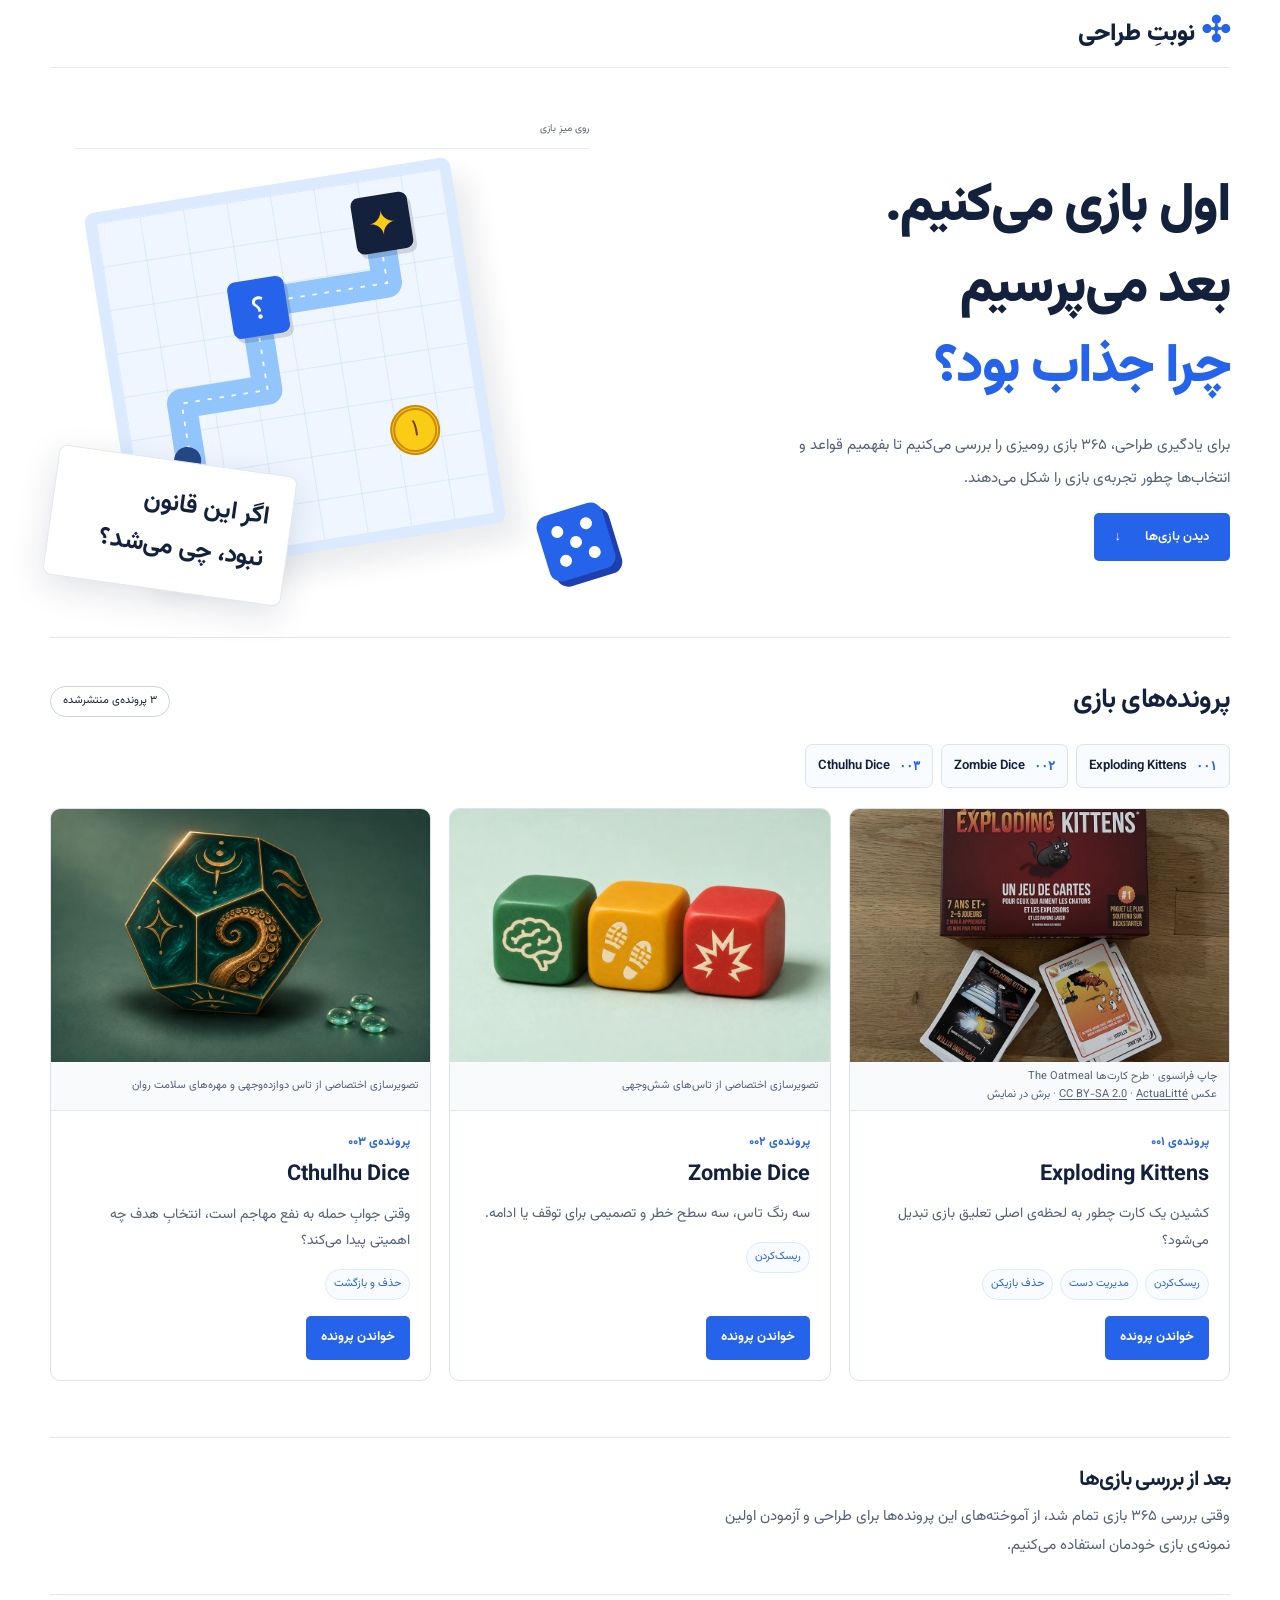
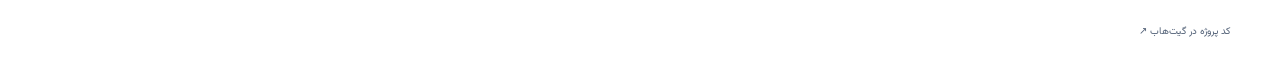
==== commit 1936c5dd: "Update game review homepage and Cthulhu Dice rules" ====
--- a/index.html
+++ b/index.html
@@ -4,61 +4,75 @@
   <meta charset="utf-8">
   <meta name="viewport" content="width=device-width, initial-scale=1">
   <meta name="theme-color" content="#14213d">
-  <meta name="description" content="دفتر یادگیری طراحی بردگیم؛ مسیری از تجربه‌ی ۳۶۵ بازی تا مطالعه، تحلیل مکانیزم‌ها و ساخت اولین نمونه‌های بازی.">
-  <title>نوبتِ طراحی | ۳۶۵ بازی، ۳۶۵ درس طراحی</title>
+  <meta name="description" content="پرونده‌های بررسی ۳۶۵ بازی رومیزی در نوبتِ طراحی.">
+  <title>نوبتِ طراحی | بررسی ۳۶۵ بازی رومیزی</title>
   <link rel="stylesheet" href="styles.css?v=20261117b">
-  <link rel="stylesheet" href="about.css?v=20261117b">
-<link rel="stylesheet" href="responsive.css?v=20261117b"></head>
+  <link rel="stylesheet" href="responsive.css?v=20261118c">
+</head>
 <body>
   <a class="skip" href="#main">رفتن به محتوای اصلی</a>
-  <header class="header wrap">
-    <a class="brand" href="#" aria-label="نوبت طراحی، خانه"><span class="brand-icon" aria-hidden="true">✣</span> نوبتِ طراحی<span class="brand-note">دفتر یک طراح در حال یادگیری</span></a>
-    <nav aria-label="منوی اصلی"><a href="#journey">مسیر یادگیری</a><a href="#journal">یادداشت‌ها</a><a href="#mechanisms">مکانیزم‌ها</a><a href="designers/index.html">طراحان</a><a href="#library">کتابخانه</a><a href="about.html">داستان من</a></nav>
-    <a class="github-link" href="https://github.com/omidzm/BoardGameDesign" target="_blank" rel="noopener noreferrer">پروژه در گیت‌هاب <span aria-hidden="true">↗</span></a>
+  <header class="header home-header wrap">
+    <a class="brand" href="index.html" aria-label="نوبت طراحی، صفحه‌ی اول"><span class="brand-icon" aria-hidden="true">✣</span> نوبتِ طراحی</a>
   </header>
   <main id="main">
-    <section class="hero wrap">
-      <div class="hero-copy"><p class="eyebrow"><span></span> پروژه‌ی یادگیری باز و قدم‌به‌قدم</p><h1>اول بازی می‌کنیم.<br>بعد می‌پرسیم:<br><em>چرا جذاب بود؟</em></h1><p class="intro">۳۶۵ بازی، ۳۶۵ فرصت برای کشف طراحی.<br>اینجا بازی‌ها را تجربه می‌کنیم، تصمیم‌ها و مکانیزم‌هایشان را می‌شکافیم و آموخته‌ها را به ایده‌های تازه تبدیل می‌کنیم.</p><div class="hero-actions"><a class="button" href="#journey">از اینجا شروع کن <span aria-hidden="true">←</span></a><a class="text-link" href="#journal">اولین یادداشت را بخوان ↙</a></div><p class="small-note">از لذت بازی‌کردن، تا لذت ساختن.</p></div>
-      <div class="board-art" role="img" aria-label="تصویر انتزاعی یک میز طراحی با مسیر بازی، کارت تصمیم، مهره و تاس">
-        <div class="board-caption">روی میزِ طراحی <span>طرح شماره ۰۰۱</span></div>
-        <div class="game-board"><div class="board-grid"></div><svg class="route" viewBox="0 0 400 400" aria-hidden="true"><path d="M65 330 V220 H165 V120 H320 V45" fill="none" stroke="#93c5fd" stroke-width="34" stroke-linejoin="round"/><path d="M65 330 V220 H165 V120 H320 V45" fill="none" stroke="#ffffff" stroke-width="2" stroke-dasharray="5 9"/></svg><div class="tile tile-a">؟</div><div class="tile tile-b">✦</div><div class="pawn"></div><div class="token">۱</div><span class="board-word">هر انتخاب، یک داستان.</span></div>
-        <div class="design-card"><span class="card-label">کارتِ پرسش / ۰۱</span><strong>اگر این قانون<br>نبود، چی می‌شد؟</strong><span class="card-bottom">یک تغییر کوچک. یک بازی تازه. <b>↗</b></span></div>
-        <div class="dice" aria-hidden="true"><i></i><i></i><i></i><i></i><i></i></div><div class="art-note">بازی کن. دقیق نگاه کن. دوباره بساز.</div>
+    <section class="hero review-hero wrap" aria-labelledby="review-title">
+      <div class="hero-copy">
+        <h1 id="review-title">اول بازی می‌کنیم.<br>بعد می‌پرسیم<br><em>چرا جذاب بود؟</em></h1>
+        <p class="intro">برای یادگیری طراحی، ۳۶۵ بازی رومیزی را بررسی می‌کنیم تا بفهمیم قواعد و انتخاب‌ها چطور تجربه‌ی بازی را شکل می‌دهند.</p>
+        <div class="hero-actions"><a class="button" href="#journal">دیدن بازی‌ها <span aria-hidden="true">↓</span></a></div>
+      </div>
+      <div class="board-art" aria-hidden="true">
+        <div class="board-caption">روی میزِ بازی</div>
+        <div class="game-board">
+          <div class="board-grid"></div>
+          <svg class="route" viewBox="0 0 400 400"><path d="M65 330 V220 H165 V120 H320 V45" fill="none" stroke="#93c5fd" stroke-width="34" stroke-linejoin="round"/><path d="M65 330 V220 H165 V120 H320 V45" fill="none" stroke="#ffffff" stroke-width="2" stroke-dasharray="5 9"/></svg>
+          <div class="tile tile-a">؟</div><div class="tile tile-b">✦</div><div class="pawn"></div><div class="token">۱</div>
+        </div>
+        <div class="design-card"><strong>اگر این قانون نبود، چی می‌شد؟</strong></div>
+        <div class="dice"><i></i><i></i><i></i><i></i><i></i></div>
       </div>
     </section>
-    <div class="status-strip"><div class="wrap status-inner"><span><b>۳۶۵</b> بازی در افق</span><span><b>یک</b> دفتر برای کشف‌ها</span><span><b>بی‌شمار</b> ایده برای امتحان‌کردن</span><span class="start-status"><i></i> در آغاز مسیر</span></div></div>
-    <section id="journey" class="section wrap"><div class="section-heading"><div><p class="eyebrow">۰۱ / در هر پرونده</p><h2>یک بازی، یک پرونده.</h2></div><p>مکانیزم‌ها، مقاله و داده‌های فروش؛<br>طراحی را کم‌کم تجربه می‌کنیم.</p></div><div class="steps"><article><span class="step-no">۰۱</span><h3>مکانیزم‌ها</h3><p>بازی‌ها را تجربه و بر اساس سازوکارهایشان دسته‌بندی می‌کنیم.</p></article><article><span class="step-no">۰۲</span><h3>مقاله و بازار</h3><p>از طراحی می‌نویسیم و آمار فروشِ قابل‌اتکا را ثبت می‌کنیم.</p></article><article><span class="step-no">۰۳</span><h3>نمونه‌سازی</h3><p>کم‌کم آموخته‌ها را به ایده و نمونه‌ی بازی تبدیل می‌کنیم.</p></article></div></section>
-    <section id="journal" class="journal-section">
-      <div class="wrap section">
-        <div class="section-heading"><div><p class="eyebrow">۰۲ / دفتر یادداشت‌ها</p><h2>فکرهایی که ارزش ثبت‌کردن دارند.</h2></div><span class="pill">۳ پرونده‌ی منتشرشده</span></div>
-        <nav class="case-number-picker" aria-label="انتخاب شماره‌ی پرونده">
-          <span class="case-picker-label">پرونده‌ی موردنظرت را انتخاب کن</span>
-          <a href="articles/exploding-kittens.html"><b>۰۰۱</b><span lang="en" dir="ltr">Exploding Kittens</span></a>
-          <a href="games/zombie-dice.html"><b>۰۰۲</b><span lang="en" dir="ltr">Zombie Dice</span></a>
-          <a href="games/cthulhu-dice.html"><b>۰۰۳</b><span lang="en" dir="ltr">Cthulhu Dice</span></a>
-        </nav>
-        <div class="case-library-grid">
-          <article class="case-library-card" id="case-001">
-            <div class="case-library-art entry-art" role="img" aria-label="تصویرسازی اختصاصی سه کارت برای پرونده‌ی Exploding Kittens"><span class="entry-art-number">۰۰۱</span><span class="entry-art-spark" aria-hidden="true">✳</span><div class="entry-art-cards" aria-hidden="true"><span class="entry-art-card entry-card-left">♠</span><span class="entry-art-card entry-card-center">؟</span><span class="entry-art-card entry-card-right">♥</span></div><span class="entry-art-caption">یک دسته، یک کارت ناشناخته</span></div>
-            <div class="case-card-content"><p class="case-card-kicker">پرونده‌ی ۰۰۱ · تحلیل طراحی</p><h3>وقتی کارت‌کشیدن خطرناک می‌شود</h3><p>چطور یک عمل آشنا به لحظه‌ی تعلیق تبدیل می‌شود؟ چرخه‌ی نوبت و کارت‌های Exploding Kittens را کنار بازی‌های کارتی آشنا می‌گذاریم.</p><div class="case-card-tags"><a href="mechanisms/push-your-luck.html">ریسک‌کردن</a><a href="mechanisms/hand-management.html">مدیریت دست</a><a href="mechanisms/player-elimination.html">حذف بازیکن</a></div><a class="article-link" href="articles/exploding-kittens.html">خواندن پرونده</a></div>
-          </article>
-          <article class="case-library-card" id="case-002">
-            <div class="case-library-art case-zombie-art" role="img" aria-label="تصویرسازی اختصاصی سه تاس با رنگ‌های سبز، زرد و قرمز"><span class="entry-art-number">۰۰۲</span><span class="case-zombie-kicker">ریسک با رنگ تاس عوض می‌شود</span><div class="case-zombie-dice" aria-hidden="true"><span class="case-zdie case-zdie-green">۳</span><span class="case-zdie case-zdie-yellow">۲</span><span class="case-zdie case-zdie-red">۱</span></div><span class="case-zombie-caption">مغز · ردپا · شاتگان</span></div>
-            <div class="case-card-content"><p class="case-card-kicker">پرونده‌ی ۰۰۲ · تحلیل طراحی</p><h3 lang="en" dir="ltr">Zombie Dice</h3><p>از نمونه‌های اولیه‌ی Steve Jackson تا دوراهیِ توقف یا ادامه و احتمالِ متفاوتِ تاس‌های سبز، زرد و قرمز.</p><div class="case-card-tags"><a href="mechanisms/push-your-luck.html">ریسک‌کردن</a><a href="designers/index.html">طراحان</a></div><a class="article-link" href="games/zombie-dice.html">خواندن پرونده</a></div>
-          </article>
-          <article class="case-library-card" id="case-003">
-            <div class="case-library-art case-zombie-art" aria-hidden="true"><div class="case-zombie-dice"><span class="case-zdie case-zdie-green">۱۲</span></div><span class="case-zombie-caption">یک تاس مشترک</span></div>
-            <div class="case-card-content"><p class="case-card-kicker">پرونده‌ی ۰۰۳ · تحلیل طراحی</p><h3 lang="en" dir="ltr">Cthulhu Dice</h3><p>وقتی جوابِ حمله به نفع مهاجم است، انتخابِ هدف چه اهمیتی پیدا می‌کند؟</p><div class="case-card-tags"><a href="mechanisms/player-elimination.html">حذف و بازگشت</a></div><a class="article-link" href="games/cthulhu-dice.html">خواندن پرونده</a></div>
-          </article>
-        </div>
+    <section id="journal" class="game-library wrap" aria-labelledby="game-library-title">
+      <div class="game-library-heading">
+        <h2 id="game-library-title">پرونده‌های بازی</h2>
+        <span class="pill">۳ پرونده‌ی منتشرشده</span>
+      </div>
+      <nav class="case-number-picker" aria-label="دسترسی سریع به پرونده‌ها">
+        <a href="articles/exploding-kittens.html"><b>۰۰۱</b><span lang="en" dir="ltr">Exploding Kittens</span></a>
+        <a href="games/zombie-dice.html"><b>۰۰۲</b><span lang="en" dir="ltr">Zombie Dice</span></a>
+        <a href="games/cthulhu-dice.html"><b>۰۰۳</b><span lang="en" dir="ltr">Cthulhu Dice</span></a>
+      </nav>
+      <div class="case-library-grid">
+        <article class="case-library-card" id="case-001">
+          <figure class="case-library-photo">
+            <img class="case-library-image" src="assets/exploding-kittens-cards.webp" alt="جعبه‌ی قرمز Exploding Kittens کنار دو کارتِ روی میز از چاپ فرانسوی، کارت انفجاری و کارت حمله" width="1000" height="750" loading="lazy" decoding="async">
+            <figcaption>چاپ فرانسوی · طرح کارت‌ها <bdi lang="en">The Oatmeal</bdi><br>عکس <a href="https://actualitte.com/article/105442/tests/exploding-kittens-si-tu-aimes-les-chatons-ils-ne-te-le-rendront-pas" lang="fr" dir="ltr">ActuaLitté</a> · <a href="https://creativecommons.org/licenses/by-sa/2.0/" lang="en" dir="ltr">CC BY-SA 2.0</a> · برش در نمایش</figcaption>
+          </figure>
+          <div class="case-card-content"><p class="case-card-kicker">پرونده‌ی ۰۰۱</p><h3 lang="en" dir="ltr">Exploding Kittens</h3><p>کشیدن یک کارت چطور به لحظه‌ی اصلی تعلیق بازی تبدیل می‌شود؟</p><div class="case-card-tags"><a href="mechanisms/push-your-luck.html">ریسک‌کردن</a><a href="mechanisms/hand-management.html">مدیریت دست</a><a href="mechanisms/player-elimination.html">حذف بازیکن</a></div><a class="article-link" href="articles/exploding-kittens.html">خواندن پرونده</a></div>
+        </article>
+        <article class="case-library-card" id="case-002">
+          <figure class="case-library-photo">
+            <img class="case-library-image" src="assets/zombie-dice-illustration.webp" alt="سه تاس سبز، زرد و قرمز با نقش‌های مغز، ردپا و شلیک" width="1050" height="700" loading="lazy" decoding="async">
+            <figcaption>تصویرسازی اختصاصی از تاس‌های شش‌وجهی</figcaption>
+          </figure>
+          <div class="case-card-content"><p class="case-card-kicker">پرونده‌ی ۰۰۲</p><h3 lang="en" dir="ltr">Zombie Dice</h3><p>سه رنگ تاس، سه سطح خطر و تصمیمی برای توقف یا ادامه.</p><div class="case-card-tags"><a href="mechanisms/push-your-luck.html">ریسک‌کردن</a></div><a class="article-link" href="games/zombie-dice.html">خواندن پرونده</a></div>
+        </article>
+        <article class="case-library-card" id="case-003">
+          <figure class="case-library-photo">
+            <img class="case-library-image" src="assets/cthulhu-dice-illustration.webp" alt="تاس سبز با نقش طلاییِ بازوی کثولهو، کنار سه مهرهٔ شیشه‌ای" width="1050" height="700" loading="lazy" decoding="async">
+            <figcaption>تصویرسازی اختصاصی از تاس دوازده‌وجهی و مهره‌های سلامت روان</figcaption>
+          </figure>
+          <div class="case-card-content"><p class="case-card-kicker">پرونده‌ی ۰۰۳</p><h3 lang="en" dir="ltr">Cthulhu Dice</h3><p>وقتی جوابِ حمله به نفع مهاجم است، انتخابِ هدف چه اهمیتی پیدا می‌کند؟</p><div class="case-card-tags"><a href="mechanisms/player-elimination.html">حذف و بازگشت</a></div><a class="article-link" href="games/cthulhu-dice.html">خواندن پرونده</a></div>
+        </article>
       </div>
     </section>
-    <section id="mechanisms" class="section wrap"><div class="section-heading"><div><p class="eyebrow">۰۳ / فهرست مکانیزم‌ها</p><h2>یک مکانیزم؛ چند جور تجربه.</h2></div><p>روی هر موضوع بزن تا بازی‌های مرتبط را<br>کنار هم ببینی.</p></div><div class="mechanism-grid"><a href="mechanisms/push-your-luck.html"><span>۰۱ / ریسک و احتمال</span><h3><span>ریسک‌کردن</span><small lang="en" dir="ltr">Push Your Luck</small></h3><p>ادامه‌دادن، ایستادن و روبه‌روشدن با نتیجه‌ی نامعلوم.</p><b>بازی‌های مرتبط: ۴</b></a><a href="mechanisms/hand-management.html"><span>۰۲ / تصمیم‌گیری</span><h3><span>مدیریت دست</span><small lang="en" dir="ltr">Hand Management</small></h3><p>این‌که چه کارتی را نگه داریم و چه زمانی خرج کنیم.</p><b>بازی‌های مرتبط: ۱</b></a><a href="mechanisms/player-elimination.html"><span>۰۳ / تعامل بازیکن</span><h3><span>حذف بازیکن</span><small lang="en" dir="ltr">Player Elimination</small></h3><p>وقتی یک شکست یا شرط مشخص، بازیکن را از دور خارج می‌کند.</p><b>بازی‌های مرتبط: ۲</b></a><a href="mechanisms/deck-manipulation.html"><span>۰۴ / اطلاعات</span><h3><span>دستکاری دسته</span><small lang="en" dir="ltr">Deck Manipulation</small></h3><p>دیدن، جابه‌جاکردن یا بُرزدنِ کارت‌های آینده.</p><b>بازی‌های مرتبط: ۱</b></a></div></section>
-    <section id="library" class="section wrap"><div class="section-heading"><div><p class="eyebrow">۰۴ / کتابخانه‌ی مسیر</p><h2>با نگاه طراحان دیگر آشنا می‌شویم.</h2></div><p>منابع منتخب برای مطالعه؛<br>یادداشت هر مطالعه، بعد از خواندن منتشر می‌شود.</p></div><div class="resources"><a class="resource featured" href="https://boardgamedesignlab.com/game-design/" target="_blank" rel="noopener noreferrer"><span class="resource-type">منبع اصلی مطالعه <span>↗</span></span><h3 lang="en" dir="ltr">Board Game<br>Design Lab</h3><p>مقاله‌ها و گفت‌وگوهای طراحی؛ از مکانیزم و تجربه‌ی بازیکن تا نمونه‌سازی و تست بازی.</p><span class="resource-footer">بازکردن کتابخانه‌ی طراحی ←</span></a><div class="resource-list"><a href="https://www.gamesprecipice.com/table-of-contents/" target="_blank" rel="noopener noreferrer"><div><h3 lang="en">Games Precipice</h3><p>تحلیل بازی‌ها از زاویه‌ی تعادل، پیچیدگی و ریتم</p></div><span>↗</span></a><a href="https://www.decisionspacepodcast.com/" target="_blank" rel="noopener noreferrer"><div><h3 lang="en">Decision Space</h3><p>کاوش در تصمیم‌هایی که بازی پیش روی ما می‌گذارد</p></div><span>↗</span></a><a href="https://www.youtube.com/@AdaminWales" target="_blank" rel="noopener noreferrer"><div><h3 lang="en">Adam in Wales</h3><p>ویدئوهای آموزشی و تجربه‌های یک طراح بردگیم</p></div><span>↗</span></a><div class="book-note">کتاب‌های این مسیر را به‌تدریج انتخاب می‌کنیم و فصل‌به‌فصل می‌خوانیم.</div></div></div></section>
-    <section id="workshop" class="workshop wrap"><div><p class="eyebrow">۰۴ / کارگاه کوچک ما</p><h2>ایده را از ذهن،<br>بیاور روی میز.</h2><p>هر ده بازی، یک مکث برای مقایسه و یک تمرین طراحی.<br>چند کارت، کمی کاغذ و یک سؤال خوب برای شروع کافی است.</p><a class="button light" href="https://github.com/omidzm/BoardGameDesign" target="_blank" rel="noopener noreferrer">دنبال‌کردن ساخت پروژه در گیت‌هاب ↗</a></div><div class="workshop-sheet"><span class="sheet-label">پیشنهاد اولین تمرین</span><h3>یک قانون را عوض کن.</h3><ol><li>یک بازی آشنا انتخاب کن.</li><li>فقط یکی از قانون‌هایش را تغییر بده.</li><li>قبل از بازی، نتیجه را پیش‌بینی کن.</li><li>بازی کن و تفاوت را یادداشت کن.</li></ol><p>پرسش آخر: چه تصمیمی جالب‌تر شد و چه چیزی از دست رفت؟</p></div></section>
-    <section class="publishing wrap"><span class="publishing-icon" aria-hidden="true">↗</span><div><h2>یک تجربه، دو روایت.</h2><p>تحلیل هر بازی را به مقاله تبدیل می‌کنیم؛ سپس منابع و یادداشت‌ها را به NotebookLM می‌دهیم تا ویدئوی توضیحی بسازیم. هر ویدئو پیش از انتشار بازبینی می‌شود.</p></div><a class="text-link" href="https://notebook.google.com/" target="_blank" rel="noopener noreferrer">ابزار ساخت ویدئو ↗</a></section>
-  <section class="about-home wrap"><div><h2>سلام، من امیدم.</h2><p>از علاقه‌ی کودکی به بازی تا تجربه‌ی کارآفرینی و شروع دوباره با طراحی بازی.</p></div><a class="text-link" href="about.html">داستان این مسیر را بخوان ←</a></section>
+    <section class="next-step wrap" aria-labelledby="next-step-title">
+      <h2 id="next-step-title">بعد از بررسی بازی‌ها</h2>
+      <p>وقتی بررسی ۳۶۵ بازی تمام شد، از آموخته‌های این پرونده‌ها برای طراحی و آزمودن اولین نمونه‌ی بازی خودمان استفاده می‌کنیم.</p>
+    </section>
   </main>
-  <footer class="wrap"><a class="brand" href="#">✣ نوبتِ طراحی</a><p>دفتر یادگیری طراحی بردگیمِ امید · در حال تجربه، مطالعه و ساختن</p><a href="https://github.com/omidzm/BoardGameDesign" target="_blank" rel="noopener noreferrer">کد و مسیر پروژه ↗</a></footer>
+  <footer class="wrap">
+    <a href="https://github.com/omidzm/BoardGameDesign" target="_blank" rel="noopener noreferrer">کد پروژه در گیت‌هاب ↗</a>
+  </footer>
 </body>
 </html>
--- a/responsive.css
+++ b/responsive.css
@@ -145,22 +145,11 @@
 .journal-next-entry:hover{border-color:#93c5fd;transform:translateY(-2px)}
 .journal-next-number{display:grid;place-items:center;width:46px;height:46px;border-radius:50%;background:#eff6ff;color:#2563eb;font:700 16px Georgia,serif}
 .journal-next-copy{display:grid;gap:3px}.journal-next-copy b{font-size:15px;color:#14213d}.journal-next-copy small{font-size:12px;color:#64748b}.journal-next-entry>strong{color:#2563eb;font-size:13px}
-.entry-art{position:relative;min-height:286px;border-radius:7px;overflow:hidden;display:grid;place-items:center;direction:ltr;background:linear-gradient(145deg,#eaf2ff,#f8fbff);border:1px solid #dbeafe}
-.entry-art:before,.entry-art:after{content:"";position:absolute;width:210px;height:210px;border:1px solid #bfdbfe;border-radius:50%;opacity:.75}
-.entry-art:after{width:270px;height:270px;border-style:dashed;opacity:.45}
-.entry-art-number{position:absolute;top:14px;left:15px;font-size:13px;letter-spacing:.12em;color:#526177;z-index:2}
-.entry-art-spark{position:absolute;top:24%;left:50%;transform:translate(-50%,-50%);font-size:54px;color:#f6b91a;z-index:2}
-.entry-art-cards{position:relative;display:flex;align-items:center;z-index:1;direction:ltr;padding-top:25px}
-.entry-art-card{width:81px;height:119px;margin-inline:-8px;border:2px solid #14213d;border-radius:10px;background:#fff;box-shadow:0 10px 18px #14213d20;display:grid;place-items:center;font-size:31px;font-weight:800}
-.entry-card-left{color:#2563eb;transform:rotate(-17deg) translateY(8px)}
-.entry-card-center{color:#14213d;border-color:#2563eb;transform:translateY(-9px)}
-.entry-card-right{color:#e56b44;transform:rotate(17deg) translateY(8px)}
-.entry-art-caption{position:absolute;bottom:15px;z-index:2;font-size:12px;color:#526177;direction:rtl}
 .entry-kicker{font-size:13px!important;color:#64748b!important;margin:0 0 8px!important;display:flex;align-items:center;gap:9px;flex-wrap:wrap}
 .entry-kicker span{font:500 13px Georgia,serif;color:#526177}
 .journal-entry-featured .entry-content h3{font-size:24px;line-height:1.65}
-@media(max-width:900px){.journal-entry-featured{grid-template-columns:minmax(210px,260px) minmax(0,1fr);gap:20px;padding:18px}.entry-art{min-height:270px}}
-@media(max-width:760px){.journal-entry-featured{grid-template-columns:minmax(0,1fr);gap:18px}.entry-art{min-height:220px}.entry-art-cards{transform:scale(.9)}.journal-entry-featured .entry-content h3{font-size:21px}.journal-next-entry{grid-template-columns:auto minmax(0,1fr);gap:12px;padding:15px}.journal-next-entry>strong{grid-column:2}}
+@media(max-width:900px){.journal-entry-featured{grid-template-columns:minmax(210px,260px) minmax(0,1fr);gap:20px;padding:18px}}
+@media(max-width:760px){.journal-entry-featured{grid-template-columns:minmax(0,1fr);gap:18px}.journal-entry-featured .entry-content h3{font-size:21px}.journal-next-entry{grid-template-columns:auto minmax(0,1fr);gap:12px;padding:15px}.journal-next-entry>strong{grid-column:2}}
 .mechanism-grid p{font-size:14px;line-height:1.9;color:#526177;margin:0 0 14px}
 .mechanism-grid b{font-size:12px;color:#2563eb}
 @media(max-width:900px){.mechanism-grid{grid-template-columns:repeat(2,minmax(0,1fr))}}
@@ -208,33 +197,49 @@
   .sales-poster-copy > b { font-size: 17px; }
 }
 
-/* Browse the published game files as a small, numbered library. */
-.case-number-picker{display:flex;align-items:center;gap:10px;flex-wrap:wrap;margin:0 0 22px;padding:14px 16px;border:1px solid #e2e8f0;border-radius:9px;background:#fff}
-.case-picker-label{margin-inline-end:auto;color:#526177;font-size:13px;font-weight:600}
-.case-number-picker>a{display:inline-flex;align-items:center;gap:9px;min-height:42px;padding:7px 12px;border:1px solid #dbe3ef;border-radius:7px;background:#f8fbff;color:#14213d;font-size:13px;transition:border-color .15s ease,background .15s ease}
+/* Homepage introduction and game dossiers. */
+.home-header{min-height:68px;padding-block:0}
+.review-hero{padding-block:clamp(28px,4vw,56px) 28px}
+.review-hero .intro{margin:0}
+.review-hero .hero-actions{margin-top:18px}
+.review-hero .design-card strong{margin:0;text-wrap:balance}
+.game-library{padding-block:clamp(26px,4vw,40px) clamp(32px,5vw,56px);border-top:1px solid var(--line)}
+.game-library-heading{display:flex;align-items:center;justify-content:space-between;flex-wrap:wrap;gap:8px 20px;margin-block-end:20px}
+.case-number-picker{display:flex;align-items:center;justify-content:flex-start;gap:8px;flex-wrap:wrap;margin:0 0 20px}
+.case-number-picker>a{display:inline-flex;align-items:center;gap:9px;min-height:44px;padding:7px 12px;border:1px solid #dbe3ef;border-radius:7px;background:#f8fbff;color:#14213d;font-size:13px;transition:border-color .15s ease,background .15s ease}
 .case-number-picker>a:hover{border-color:#93c5fd;background:#eff6ff}
 .case-number-picker>a b{color:#2563eb;font:700 13px Georgia,serif;direction:ltr}
 .case-library-grid{display:grid;grid-template-columns:repeat(3,minmax(0,1fr));gap:18px;align-items:stretch}
-.case-library-card{display:grid;grid-template-columns:minmax(130px,.72fr) minmax(0,1.28fr);min-width:0;overflow:hidden;border:1px solid #dbe3ef;border-radius:10px;background:#fff;transition:border-color .15s ease,transform .15s ease}
+.case-library-card{display:flex;flex-direction:column;min-width:0;overflow:hidden;border:1px solid #dbe3ef;border-radius:10px;background:#fff;transition:border-color .15s ease,transform .15s ease}
 .case-library-card:hover{border-color:#93c5fd;transform:translateY(-2px)}
-.case-library-art{min-height:300px!important;height:100%;border:0!important;border-radius:0!important}
-.case-library-art:before{width:190px;height:190px}.case-library-art:after{width:242px;height:242px}
-.case-library-art .entry-art-cards{transform:scale(.8)}
-.case-library-art .entry-art-caption{width:calc(100% - 18px);font-size:10px}
-.case-card-content{display:flex;flex-direction:column;align-items:flex-start;min-width:0;padding:20px}
+.case-library-image{display:block;width:100%;height:auto;aspect-ratio:3 / 2;object-fit:cover;background:#f1f5f9}
+.case-library-photo{margin:0}
+.case-library-photo figcaption{min-block-size:49px;align-content:center;padding:6px 12px;border-bottom:1px solid #e2e8f0;background:#f8fafc;color:#526177;font-size:11px;line-height:1.6}
+.case-library-photo figcaption a{text-decoration:underline;text-underline-offset:2px}
+.case-card-content{display:flex;flex:1;flex-direction:column;align-items:flex-start;min-width:0;padding:20px}
 .case-card-kicker{margin:0 0 5px;color:#2563eb;font-size:12px;font-weight:700}
 .case-card-content h3{margin:0 0 9px;color:#14213d;font-size:clamp(18px,1.7vw,22px);line-height:1.55;overflow-wrap:anywhere}
 .case-card-content>p:not(.case-card-kicker){margin:0;color:#526177;font-size:14px;line-height:1.9}
 .case-card-tags{display:flex;flex-wrap:wrap;gap:7px;margin-block:14px 16px}
 .case-card-tags a{padding:4px 8px;border:1px solid #dbeafe;border-radius:20px;background:#f8fbff;color:#2563eb;font-size:11px}
 .case-card-content .article-link{margin-top:auto;font-size:13px}
-.case-zombie-art{position:relative;display:flex;flex-direction:column;align-items:center;justify-content:center;gap:22px;background:radial-gradient(circle at 50% 45%,#fff 0 35%,transparent 36%),linear-gradient(145deg,#f0fdf4,#eff6ff 52%,#fff7ed)}
-.case-zombie-kicker{position:absolute;top:22%;color:#526177;font-size:10px;text-align:center}
-.case-zombie-dice{display:flex;align-items:center;gap:5px;direction:ltr;margin-top:16px}
-.case-zdie{display:grid;place-items:center;width:43px;height:50px;border:2px solid #fff;border-radius:10px;box-shadow:0 8px 14px #14213d20;font:800 20px Georgia,serif}
-.case-zdie-green{background:#198754;color:#fff;transform:rotate(-8deg)}.case-zdie-yellow{background:#facc15;color:#14213d;transform:translateY(-7px)}.case-zdie-red{background:#dc5b45;color:#fff;transform:rotate(8deg)}
-.case-zombie-caption{position:absolute;bottom:18px;color:#526177;font-size:10px}
-@media(max-width:1200px){.case-library-grid{grid-template-columns:repeat(2,minmax(0,1fr))}.case-library-card:nth-child(3):last-child{grid-column:1/-1;max-width:560px;justify-self:center;width:100%}}
-@media(max-width:1050px){.case-library-grid{grid-template-columns:minmax(0,1fr)}.case-library-card{grid-template-columns:minmax(150px,.5fr) minmax(0,1.5fr)}.case-library-card:nth-child(3):last-child{grid-column:auto;max-width:none}}
-@media(max-width:760px){.case-number-picker{align-items:stretch}.case-picker-label{width:100%;margin:0 0 3px}.case-number-picker>a{flex:1;justify-content:center}.case-library-card{grid-template-columns:155px minmax(0,1fr)}.case-library-art{min-height:280px!important}}
-@media(max-width:520px){.case-number-picker>a{justify-content:flex-start}.case-library-card{grid-template-columns:minmax(0,1fr)}.case-library-art{min-height:185px!important;height:185px}.case-library-art .entry-art-cards{transform:scale(.72)}.case-library-art .entry-art-number{top:11px;left:12px}.case-zombie-kicker{top:20%}.case-zombie-dice{margin-top:24px}.case-zombie-caption{bottom:10px}.case-card-content{padding:18px}.case-card-content h3{font-size:20px}}
+.next-step{padding-block:24px 34px;border-top:1px solid var(--line)}
+.next-step h2{font-size:21px}
+.next-step p{max-width:65ch;margin:6px 0 0;color:var(--muted);font-size:15px}
+@media(max-width:1040px){.case-library-grid{grid-template-columns:repeat(2,minmax(0,1fr))}}
+@media(max-width:900px){
+  .review-hero{gap:20px}
+  .review-hero .board-art{width:min(340px,100%);height:268px;margin:0 auto}
+  .review-hero .game-board{width:min(68%,220px);height:auto;aspect-ratio:1;left:15%;top:34px;border-width:7px}
+  .review-hero .tile{width:38px;height:38px;font-size:22px}
+  .review-hero .tile-a{left:32%;top:22%}
+  .review-hero .tile-b{right:10%;top:5%}
+  .review-hero .token{right:10%;bottom:16%;width:34px;height:34px;border-width:4px;line-height:26px;font-size:16px}
+  .review-hero .pawn{bottom:12%;left:10%;transform:scale(.7);transform-origin:bottom left}
+  .review-hero .design-card{left:5%;bottom:15px;width:154px;padding:14px}
+  .review-hero .design-card strong{font-size:16px}
+  .review-hero .dice{right:6%;bottom:23px;width:48px;height:48px;padding:9px}
+}
+@media(max-width:620px){.case-library-grid{grid-template-columns:minmax(0,1fr)}}
+@media(max-width:520px){.case-card-content{padding:18px}.case-card-content h3{font-size:20px}}
+@media(max-width:420px){.case-number-picker>a{gap:6px;padding-inline:8px}}
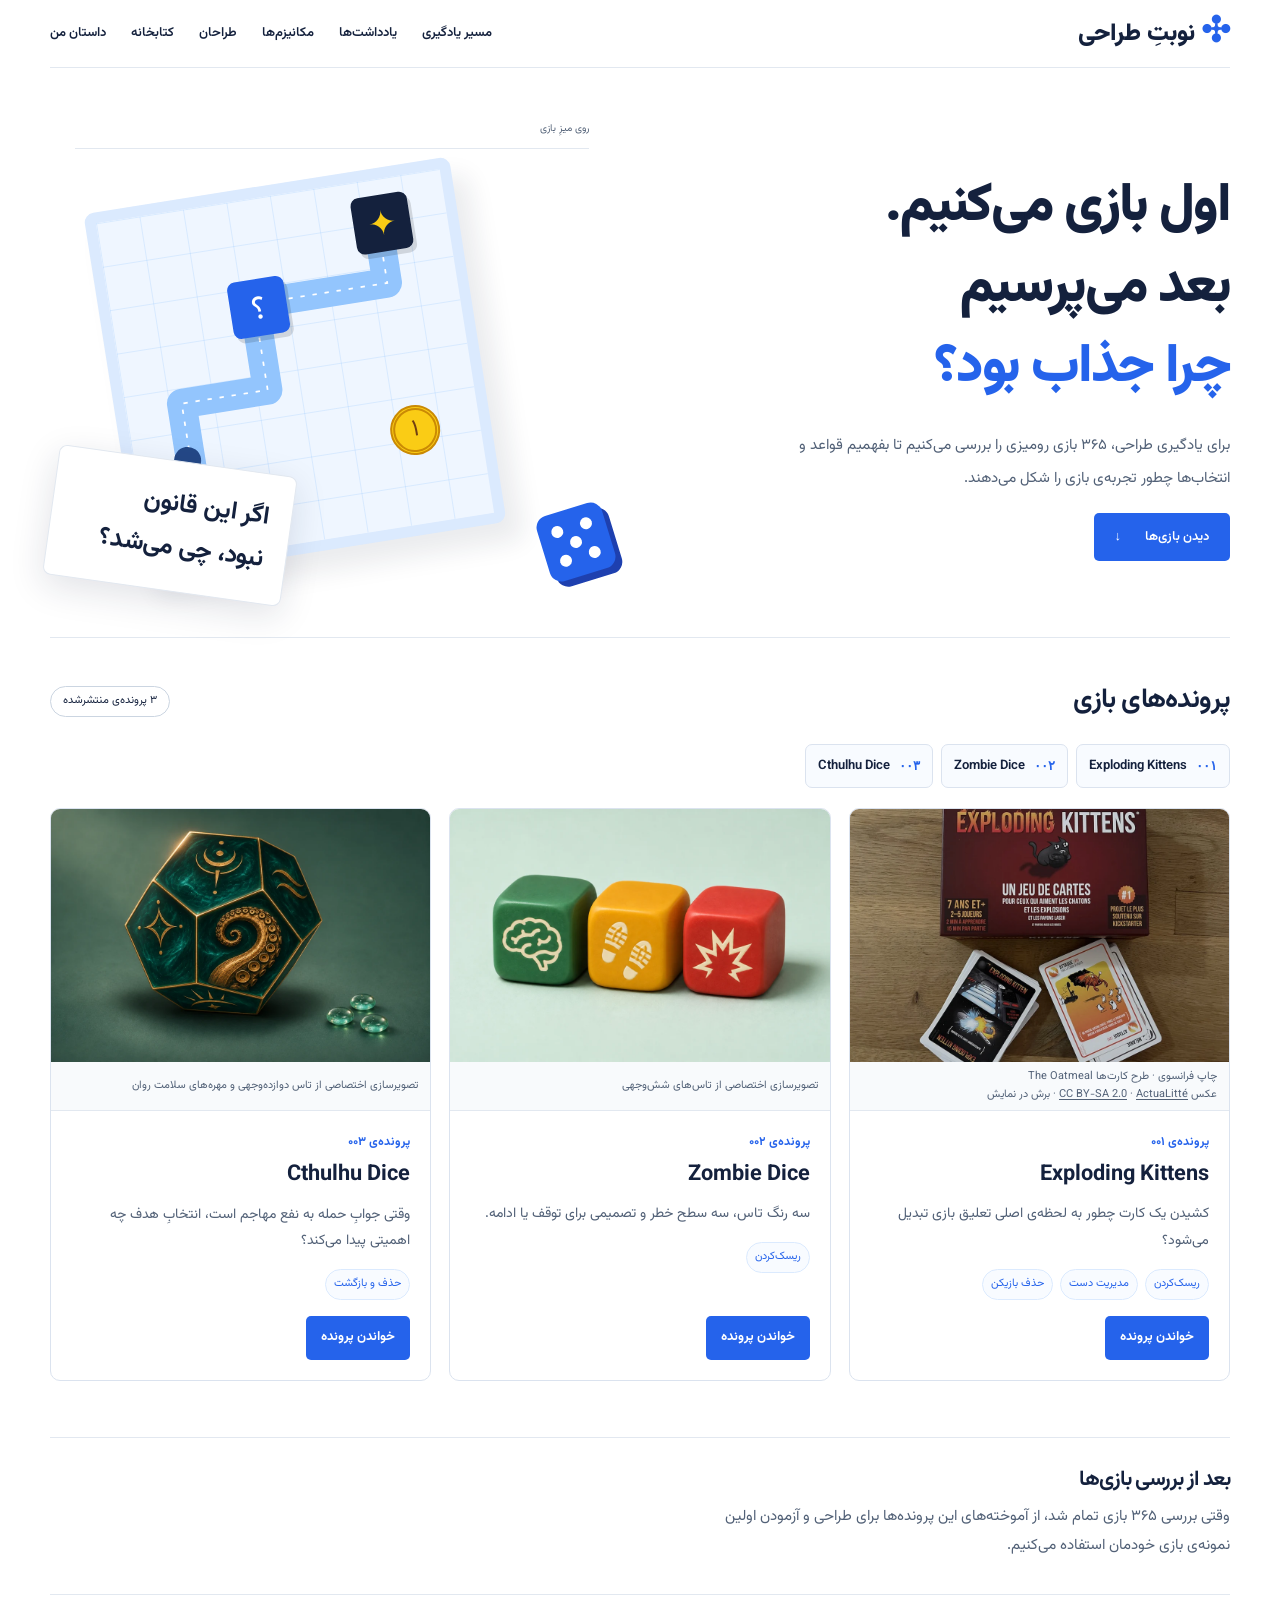
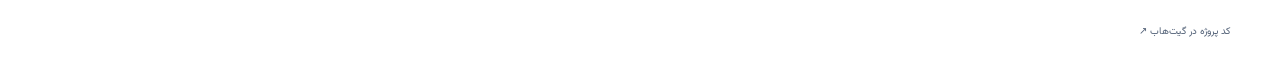
==== commit cb65f32c: "Restore site navigation and dossier paging layout" ====
--- a/index.html
+++ b/index.html
@@ -13,9 +13,17 @@
   <a class="skip" href="#main">رفتن به محتوای اصلی</a>
   <header class="header home-header wrap">
     <a class="brand" href="index.html" aria-label="نوبت طراحی، صفحه‌ی اول"><span class="brand-icon" aria-hidden="true">✣</span> نوبتِ طراحی</a>
+    <nav aria-label="منوی اصلی">
+      <a href="#journey">مسیر یادگیری</a>
+      <a href="#journal">یادداشت‌ها</a>
+      <a href="resources.html#mechanisms">مکانیزم‌ها</a>
+      <a href="designers/index.html">طراحان</a>
+      <a href="resources.html#library">کتابخانه</a>
+      <a href="about.html">داستان من</a>
+    </nav>
   </header>
   <main id="main">
-    <section class="hero review-hero wrap" aria-labelledby="review-title">
+    <section id="journey" class="hero review-hero wrap" aria-labelledby="review-title">
       <div class="hero-copy">
         <h1 id="review-title">اول بازی می‌کنیم.<br>بعد می‌پرسیم<br><em>چرا جذاب بود؟</em></h1>
         <p class="intro">برای یادگیری طراحی، ۳۶۵ بازی رومیزی را بررسی می‌کنیم تا بفهمیم قواعد و انتخاب‌ها چطور تجربه‌ی بازی را شکل می‌دهند.</p>
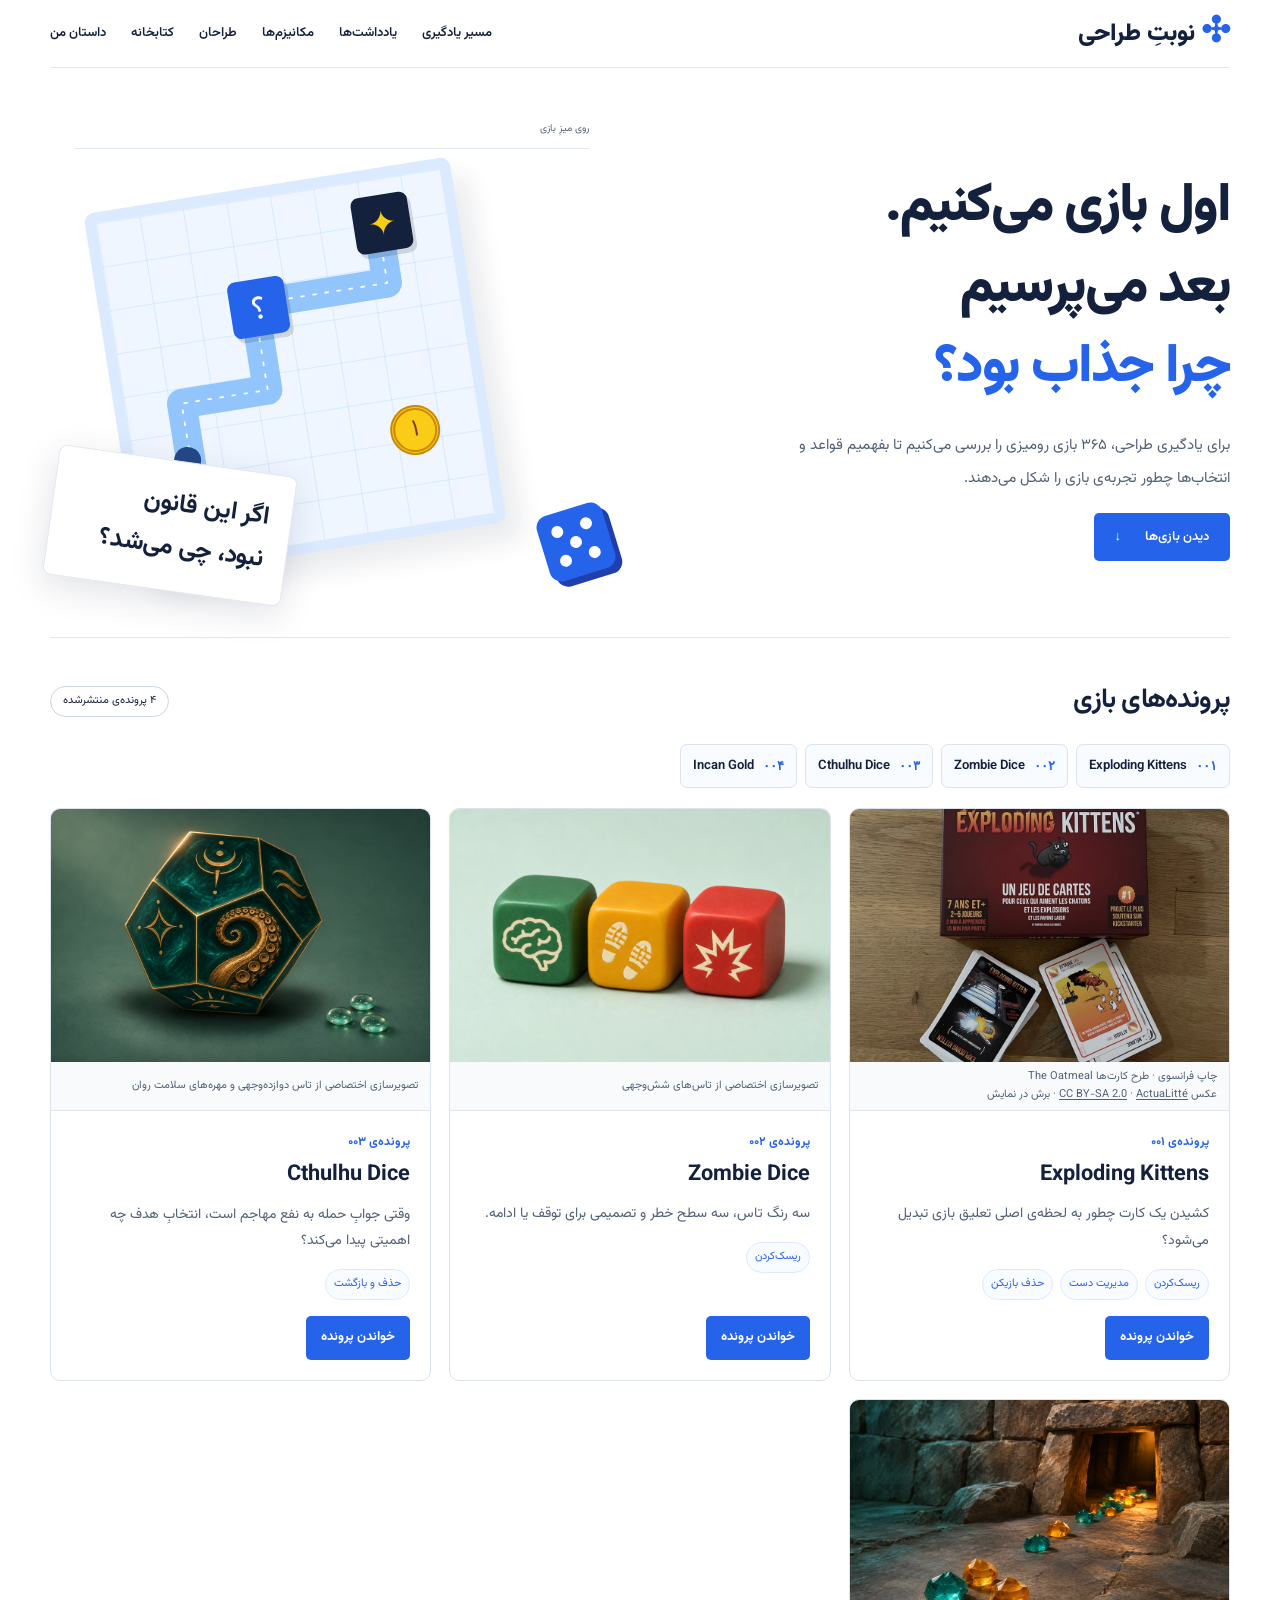
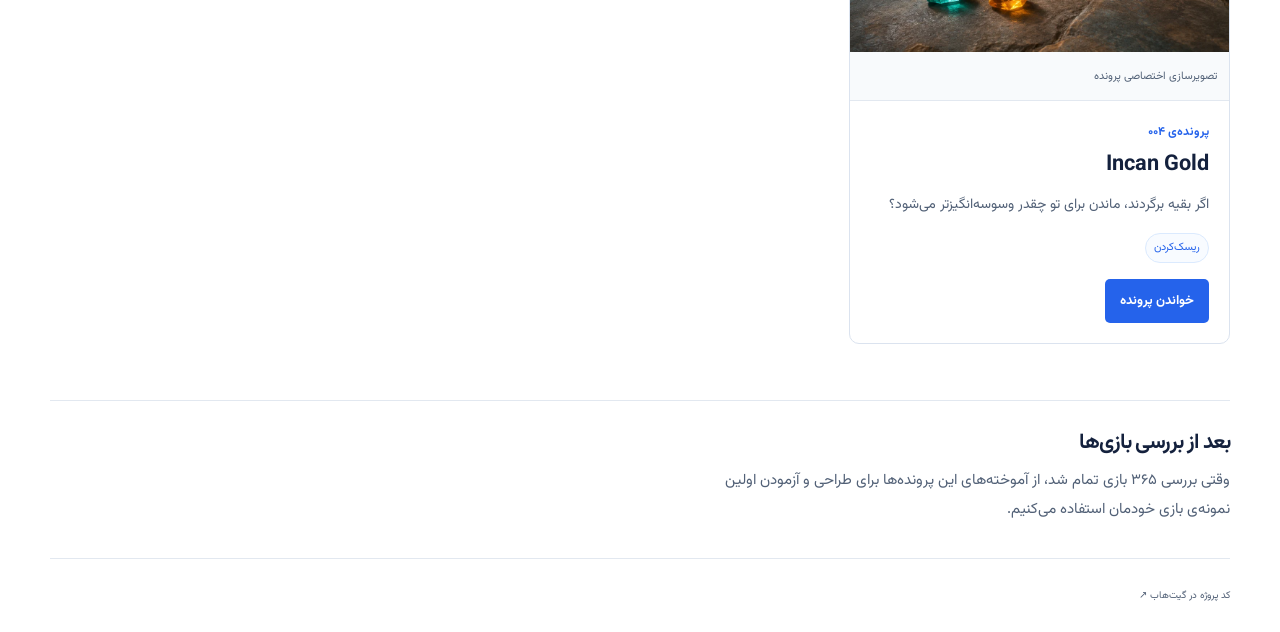
==== commit 63c010f3: "Add Incan Gold dossier 004" ====
--- a/index.html
+++ b/index.html
@@ -43,12 +43,13 @@
     <section id="journal" class="game-library wrap" aria-labelledby="game-library-title">
       <div class="game-library-heading">
         <h2 id="game-library-title">پرونده‌های بازی</h2>
-        <span class="pill">۳ پرونده‌ی منتشرشده</span>
+        <span class="pill">۴ پرونده‌ی منتشرشده</span>
       </div>
       <nav class="case-number-picker" aria-label="دسترسی سریع به پرونده‌ها">
         <a href="articles/exploding-kittens.html"><b>۰۰۱</b><span lang="en" dir="ltr">Exploding Kittens</span></a>
         <a href="games/zombie-dice.html"><b>۰۰۲</b><span lang="en" dir="ltr">Zombie Dice</span></a>
         <a href="games/cthulhu-dice.html"><b>۰۰۳</b><span lang="en" dir="ltr">Cthulhu Dice</span></a>
+        <a href="games/incan-gold.html"><b>۰۰۴</b><span lang="en" dir="ltr">Incan Gold</span></a>
       </nav>
       <div class="case-library-grid">
         <article class="case-library-card" id="case-001">
@@ -72,6 +73,13 @@
           </figure>
           <div class="case-card-content"><p class="case-card-kicker">پرونده‌ی ۰۰۳</p><h3 lang="en" dir="ltr">Cthulhu Dice</h3><p>وقتی جوابِ حمله به نفع مهاجم است، انتخابِ هدف چه اهمیتی پیدا می‌کند؟</p><div class="case-card-tags"><a href="mechanisms/player-elimination.html">حذف و بازگشت</a></div><a class="article-link" href="games/cthulhu-dice.html">خواندن پرونده</a></div>
         </article>
+        <article class="case-library-card" id="case-004">
+          <figure class="case-library-photo">
+            <img class="case-library-image" src="assets/incan-gold-illustration.webp" alt="چند مهره‌ی گنج روی مسیر و کنار ورودی سنگی معبد" width="1050" height="700" loading="lazy" decoding="async">
+            <figcaption>تصویرسازی اختصاصی پرونده</figcaption>
+          </figure>
+          <div class="case-card-content"><p class="case-card-kicker">پرونده‌ی ۰۰۴</p><h3 lang="en" dir="ltr">Incan Gold</h3><p>اگر بقیه برگردند، ماندن برای تو چقدر وسوسه‌انگیزتر می‌شود؟</p><div class="case-card-tags"><a href="mechanisms/push-your-luck.html">ریسک‌کردن</a></div><a class="article-link" href="games/incan-gold.html">خواندن پرونده</a></div>
+        </article>
       </div>
     </section>
     <section class="next-step wrap" aria-labelledby="next-step-title">
